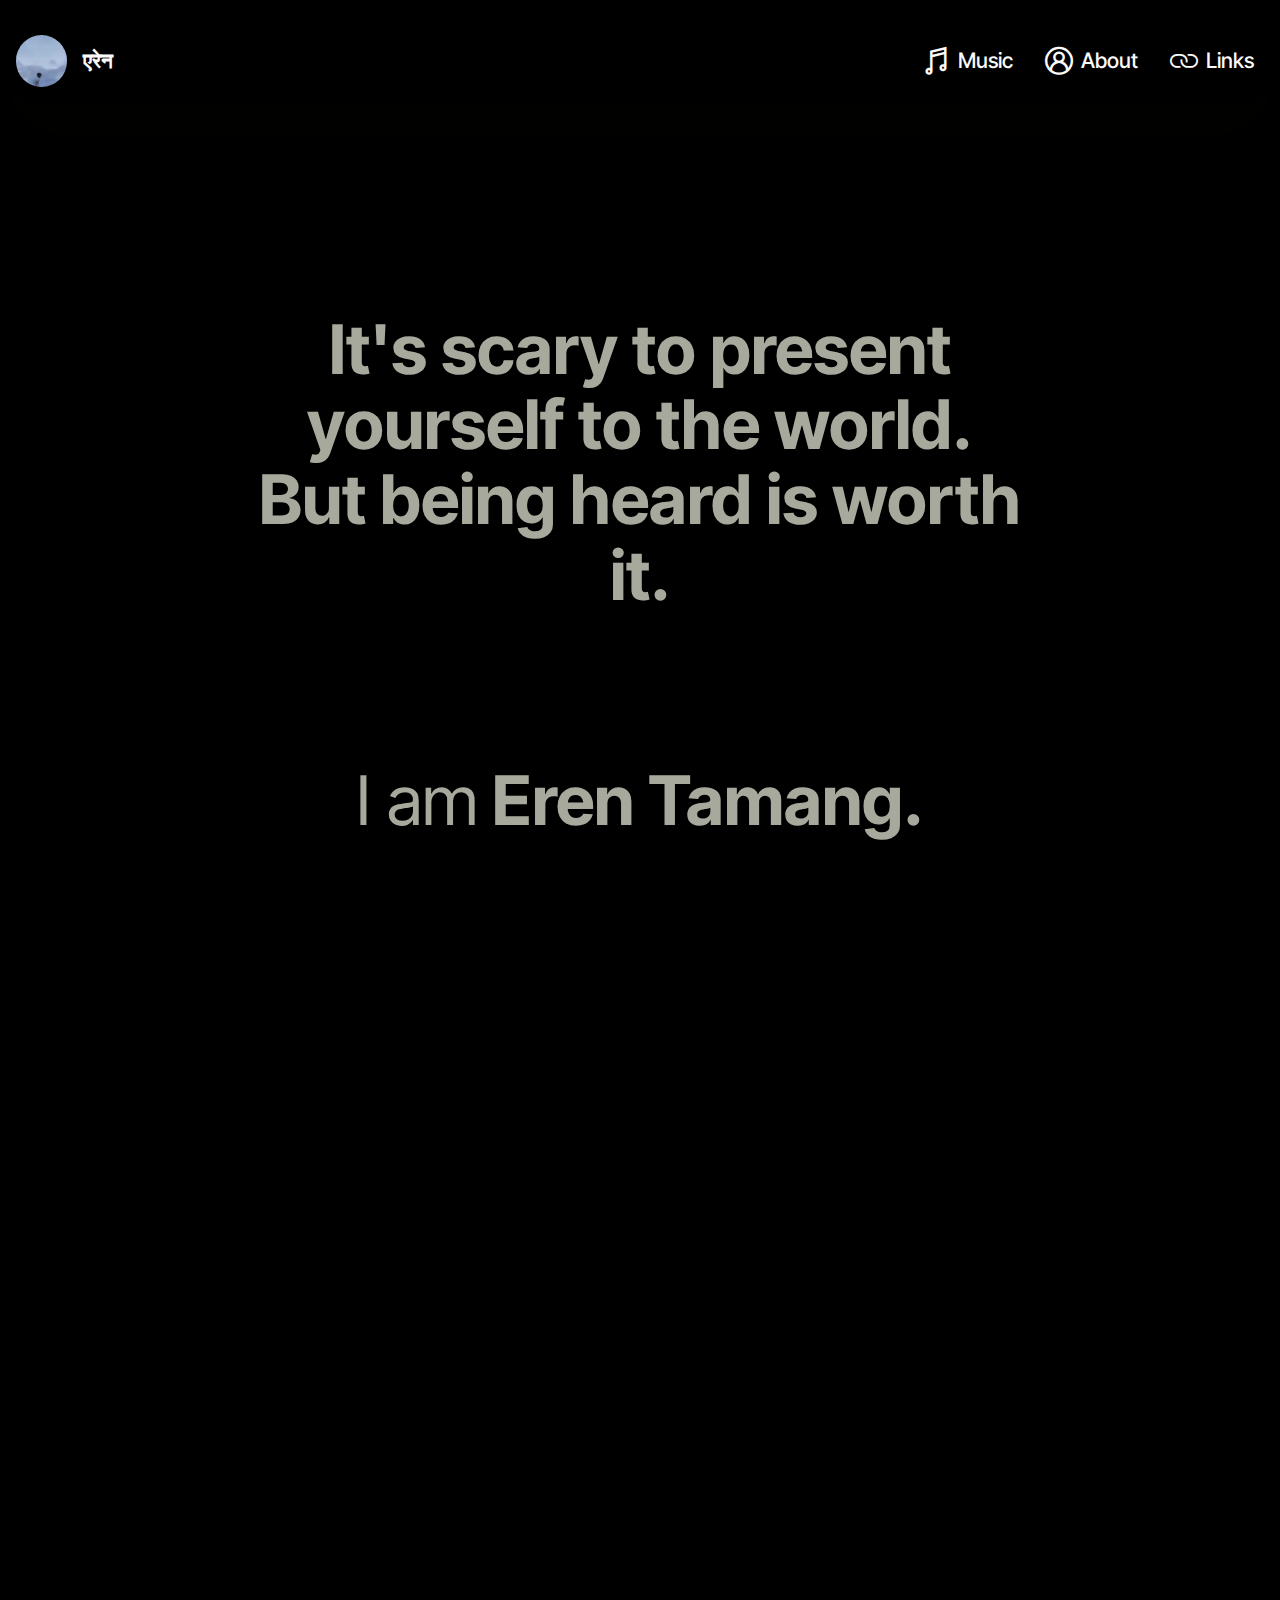
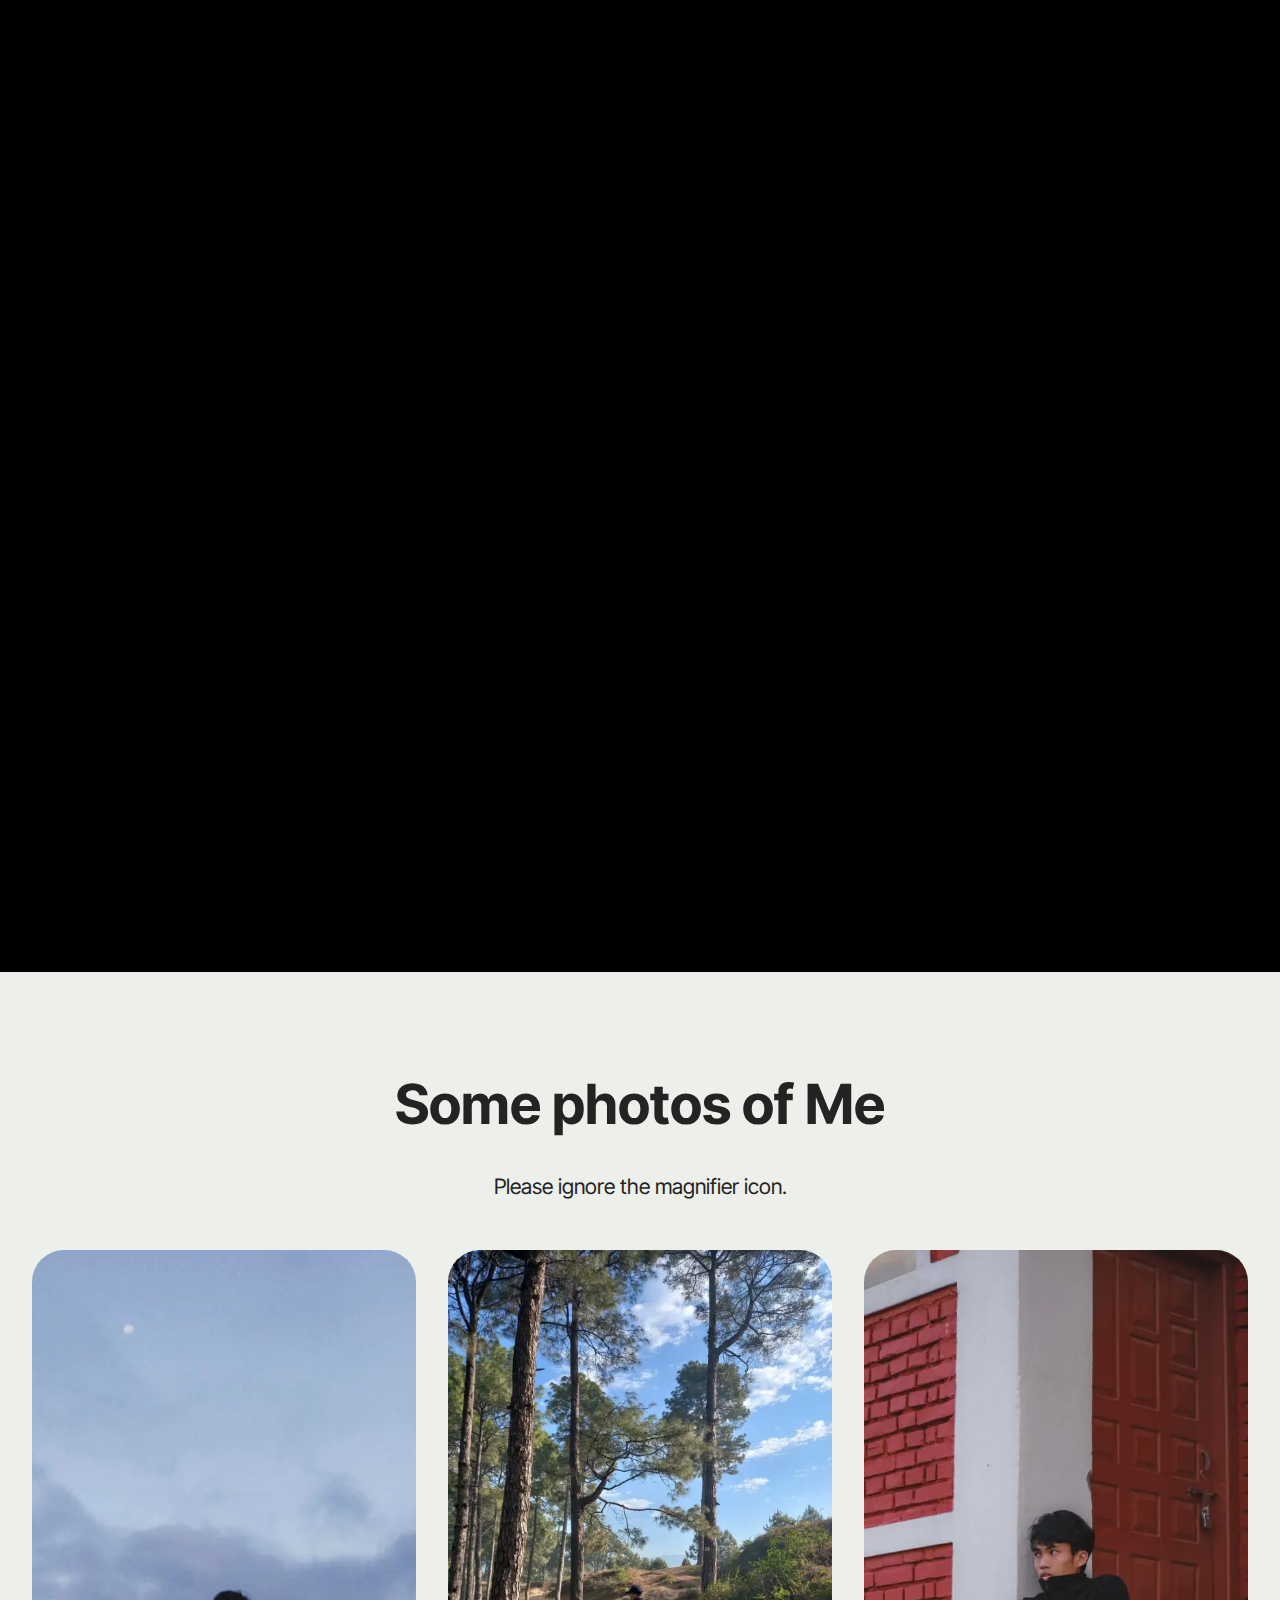
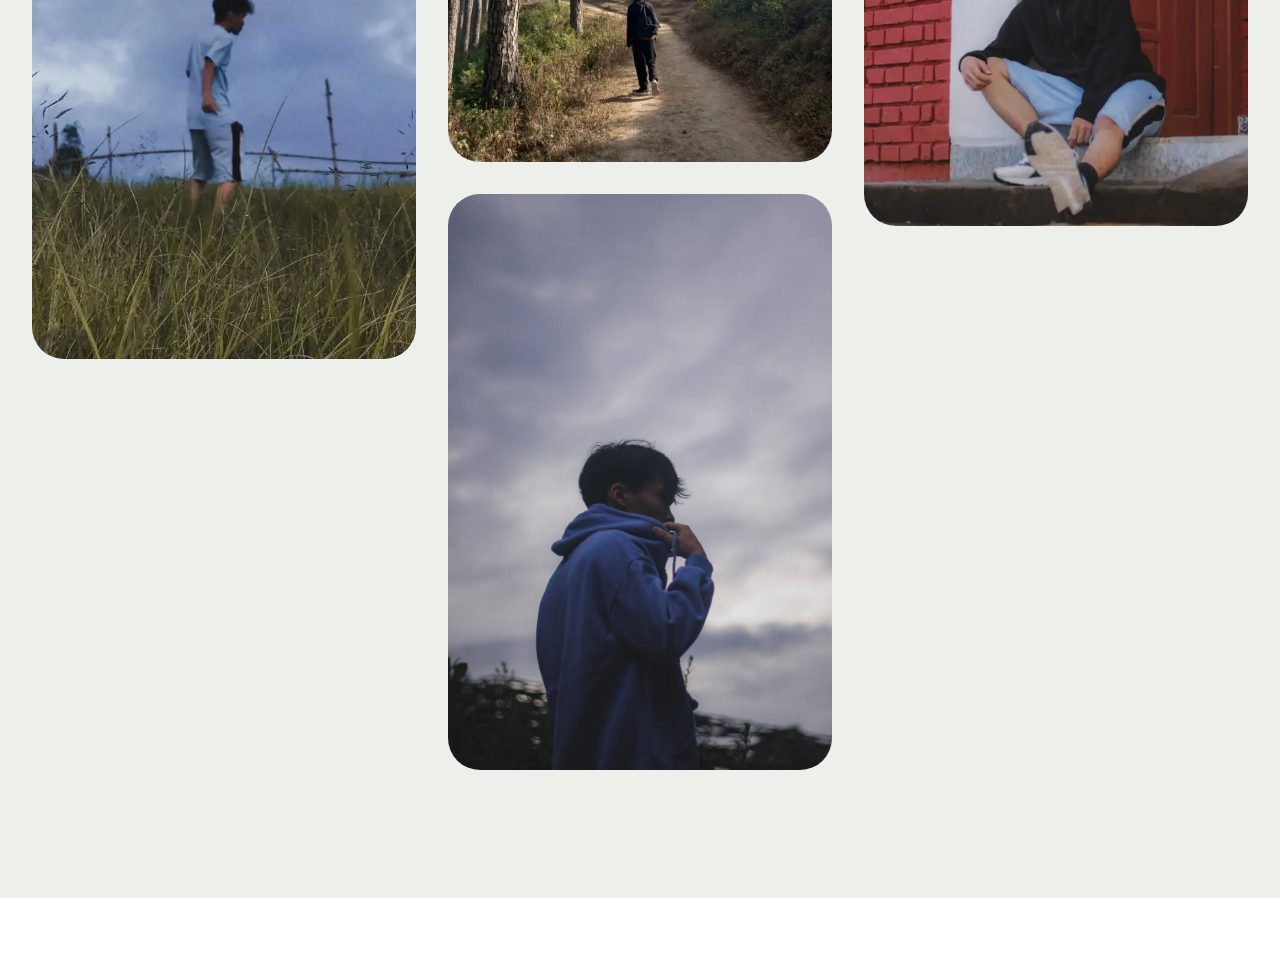
==== about.html @ 6b23e522 "website extention" ====
<!DOCTYPE html>
<html  >
<head>
  <!-- Site made with Mobirise Website Builder v5.9.18, https://mobirise.com -->
  <meta charset="UTF-8">
  <meta http-equiv="X-UA-Compatible" content="IE=edge">
  <meta name="generator" content="Mobirise v5.9.18, mobirise.com">
  <meta name="viewport" content="width=device-width, initial-scale=1, minimum-scale=1">
  <link rel="shortcut icon" href="assets/images/profile-105x109.jpg" type="image/x-icon">
  <meta name="description" content="">
  
  
  <title>About</title>
  <link rel="stylesheet" href="assets/web/assets/mobirise-icons2/mobirise2.css">
  <link rel="stylesheet" href="assets/web/assets/mobirise-icons-bold/mobirise-icons-bold.css">
  <link rel="stylesheet" href="assets/bootstrap/css/bootstrap.min.css">
  <link rel="stylesheet" href="assets/bootstrap/css/bootstrap-grid.min.css">
  <link rel="stylesheet" href="assets/bootstrap/css/bootstrap-reboot.min.css">
  <link rel="stylesheet" href="assets/animatecss/animate.css">
  <link rel="stylesheet" href="assets/dropdown/css/style.css">
  <link rel="stylesheet" href="assets/socicon/css/styles.css">
  <link rel="stylesheet" href="assets/theme/css/style.css">
  <link rel="stylesheet" href="assets/gallery/style.css">
  <link rel="preload" href="https://fonts.googleapis.com/css?family=Inter+Tight:100,200,300,400,500,600,700,800,900,100i,200i,300i,400i,500i,600i,700i,800i,900i&display=swap" as="style" onload="this.onload=null;this.rel='stylesheet'">
  <noscript><link rel="stylesheet" href="https://fonts.googleapis.com/css?family=Inter+Tight:100,200,300,400,500,600,700,800,900,100i,200i,300i,400i,500i,600i,700i,800i,900i&display=swap"></noscript>
  <link rel="preload" href="https://fonts.googleapis.com/css?family=Noto+Sans:100,200,300,400,500,600,700,800,900,100i,200i,300i,400i,500i,600i,700i,800i,900i&display=swap" as="style" onload="this.onload=null;this.rel='stylesheet'">
  <noscript><link rel="stylesheet" href="https://fonts.googleapis.com/css?family=Noto+Sans:100,200,300,400,500,600,700,800,900,100i,200i,300i,400i,500i,600i,700i,800i,900i&display=swap"></noscript>
  <link rel="preload" as="style" href="assets/mobirise/css/mbr-additional.css?v=D9B6me"><link rel="stylesheet" href="assets/mobirise/css/mbr-additional.css?v=D9B6me" type="text/css">

  
  
  
</head>
<body>
  
  <section data-bs-version="5.1" class="menu menu5 cid-uiF8xqTI1q" once="menu" id="menu05-h">
	

	<nav class="navbar navbar-dropdown navbar-expand-lg">
		<div class="container">
			<div class="navbar-brand">
				<span class="navbar-logo">
					
						<img src="assets/images/profile-105x109.webp" alt="" style="height: 3.3rem;">
					
				</span>
				<span class="navbar-caption-wrap"><a class="navbar-caption text-white text-primary display-4" href="index.html#top">एरेन </a></span>
			</div>
			<button class="navbar-toggler" type="button" data-toggle="collapse" data-bs-toggle="collapse" data-target="#navbarSupportedContent" data-bs-target="#navbarSupportedContent" aria-controls="navbarNavAltMarkup" aria-expanded="false" aria-label="Toggle navigation">
				<div class="hamburger">
					<span></span>
					<span></span>
					<span></span>
					<span></span>
				</div>
			</button>
			<div class="collapse navbar-collapse" id="navbarSupportedContent">
				<ul class="navbar-nav nav-dropdown nav-right" data-app-modern-menu="true"><li class="nav-item"><a class="nav-link link text-white text-primary display-4" href="music.html"><span class="mobi-mbri mobi-mbri-music mbr-iconfont mbr-iconfont-btn"></span>Music</a></li><li class="nav-item">
						<a class="nav-link link text-white text-primary display-4" href="about.html#header13-i"><span class="mobi-mbri mobi-mbri-user-2 mbr-iconfont mbr-iconfont-btn"></span>About</a>
					</li><li class="nav-item"><a class="nav-link link text-white text-primary display-4" href="links.html#social02-e" target="_blank"><span class="mbrib-link mbr-iconfont mbr-iconfont-btn"></span>Links</a></li></ul>
				
			</div>
		</div>
	</nav>
</section>

<section data-bs-version="5.1" class="footer3 cid-uiFiok7D27" once="footers" id="footer03-g">

        

    

    <div class="container">
        <div class="row">
            

            <div class="col-12 mt-4">
                <div class="social-row">
                    <div class="soc-item">
                        <a href="https://mobiri.se/" target="_blank">
                            <span class="mbr-iconfont display-7 socicon-youtube socicon"></span>
                        </a>
                    </div>
                    <div class="soc-item">
                        <a href="https://mobiri.se/" target="_blank">
                            <span class="mbr-iconfont socicon-instagram socicon"></span>
                        </a>
                    </div>
                    <div class="soc-item">
                        <a href="https://mobiri.se/" target="_blank">
                            <span class="mbr-iconfont socicon-soundcloud socicon"></span>
                        </a>
                    </div>
                    <div class="soc-item">
                        <a href="https://mobiri.se/" target="_blank">
                            <span class="mbr-iconfont socicon socicon-linkedin"></span>
                        </a>
                    </div>
                    <div class="soc-item">
                        <a href="https://mobiri.se/" target="_blank">
                            <span class="mbr-iconfont socicon-whatsapp socicon"></span>
                        </a>
                    </div>
                </div>
            </div>
            
        </div>
    </div>
</section>

<section data-bs-version="5.1" class="header13 cid-uiL0IRx5Wp" id="header13-i">
  

  
  

  <div class="align-center container">
    <div class="row justify-content-center">
      <div class="col-md-12 mb-5 content-head">
        <h1 class="mbr-section-title mbr-fonts-style display-1"><strong>It's scary to present yourself to the world. But being heard is worth it.</strong><br><br><br>I am<strong>&nbsp;Eren Tamang.</strong></h1>
        <p class="mbr-text mbr-fonts-style mt-4 display-7">
          Lorem ipsum dolor sit amet.</p>
        
      </div>
    </div>

    <div class="row justify-content-center">
      <div class="col-12 col-md-10">
        <img src="assets/images/oldroll-1658830628638-1-1590x3182.webp" alt="my picture" title="">
      </div>
    </div>
  </div>
</section>

<section data-bs-version="5.1" class="gallery1 mbr-gallery cid-uiSYoRqvIc" id="gallery02-q">   
    
    

    <div class="container-fluid">
        <div class="row justify-content-center">
            <div class="col-12 content-head">
                <div class="mbr-section-head mb-5">
                    <h3 class="mbr-section-title mbr-fonts-style align-center m-0 display-2"><strong>Some photos of Me</strong></h3>
                    <h4 class="mbr-section-subtitle mbr-fonts-style align-center mb-0 mt-4 display-7">Please ignore the magnifier icon.</h4>
                </div>
            </div>
        </div>
        <div class="row mbr-gallery mbr-masonry" data-masonry="{&quot;percentPosition&quot;: true }">
            <div class="col-12 col-md-6 col-lg-4 item gallery-image">
                <div class="item-wrapper" data-toggle="modal" data-bs-toggle="modal" data-target="#uiT1wCWzwS-modal" data-bs-target="#uiT1wCWzwS-modal">
                    <img class="w-100" src="assets/images/img-1658017785788-561x1037.webp" alt="" data-slide-to="0" data-bs-slide-to="0" data-target="#lb-uiT1wCWzwS" data-bs-target="#lb-uiT1wCWzwS">
                    <div class="icon-wrapper">
                        <span class="mobi-mbri mobi-mbri-search mbr-iconfont mbr-iconfont-btn"></span>
                    </div>
                </div>
                
            </div>
            <div class="col-12 col-md-6 col-lg-4 item gallery-image">
                <div class="item-wrapper" data-toggle="modal" data-bs-toggle="modal" data-target="#uiT1wCWzwS-modal" data-bs-target="#uiT1wCWzwS-modal">
                    <img class="w-100" src="assets/images/whatsapp-image-2024-01-15-at-6.12.03-pm-561x748.webp" alt="" data-slide-to="1" data-bs-slide-to="1" data-target="#lb-uiT1wCWzwS" data-bs-target="#lb-uiT1wCWzwS">
                    <div class="icon-wrapper">
                        <span class="mobi-mbri mobi-mbri-search mbr-iconfont mbr-iconfont-btn"></span>
                    </div>
                </div>
                
            </div>
            
            
            
            
            <div class="col-12 col-md-6 col-lg-4 item gallery-image">
                <div class="item-wrapper" data-toggle="modal" data-bs-toggle="modal" data-target="#uiT1wCWzwS-modal" data-bs-target="#uiT1wCWzwS-modal">
                    <img class="w-100" src="assets/images/img-5667-561x842.webp" alt="" data-slide-to="2" data-bs-slide-to="2" data-target="#lb-uiT1wCWzwS" data-bs-target="#lb-uiT1wCWzwS">
                    <div class="icon-wrapper">
                        <span class="mobi-mbri mobi-mbri-search mbr-iconfont mbr-iconfont-btn"></span>
                    </div>
                </div>
                
            </div><div class="col-12 col-md-6 col-lg-4 item gallery-image">
                <div class="item-wrapper" data-toggle="modal" data-bs-toggle="modal" data-target="#uiT1wCWzwS-modal" data-bs-target="#uiT1wCWzwS-modal">
                    <img class="w-100" src="assets/images/img-5488-4000x6000.webp" alt="" data-slide-to="3" data-bs-slide-to="3" data-target="#lb-uiT1wCWzwS" data-bs-target="#lb-uiT1wCWzwS">
                    <div class="icon-wrapper">
                        <span class="mobi-mbri mobi-mbri-search mbr-iconfont mbr-iconfont-btn"></span>
                    </div>
                </div>
                
            </div>
        </div>

        <div class="modal mbr-slider" tabindex="-1" role="dialog" aria-hidden="true" id="uiT1wCWzwS-modal">
            <div class="modal-dialog" role="document">
                <div class="modal-content">
                    <div class="modal-body">
                        <div class="carousel slide" id="lb-uiT1wCWzwS" data-ride="carousel" data-bs-ride="carousel" data-interval="6000" data-bs-interval="6000">
                            <div class="carousel-inner">
                                <div class="carousel-item active">
                                    <img class="d-block w-100" src="assets/images/img-1658017785788-561x1037.webp" alt="Mobirise Website Builder">
                                </div>
                                <div class="carousel-item">
                                    <img class="d-block w-100" src="assets/images/whatsapp-image-2024-01-15-at-6.12.03-pm-561x748.webp" alt="Mobirise Website Builder">
                                </div>
                                
                                
                                
                                
                                <div class="carousel-item">
                                    <img class="d-block w-100" src="assets/images/img-5667-561x842.webp" alt="Mobirise Website Builder">
                                </div><div class="carousel-item">
                                    <img class="d-block w-100" src="assets/images/img-5488-4000x6000.webp" alt="Mobirise Website Builder">
                                </div>
                            </div>
                            <ol class="carousel-indicators">
                                <li data-slide-to="0" data-bs-slide-to="0" class="active" data-target="#lb-uiT1wCWzwS" data-bs-target="#lb-uiT1wCWzwS"></li>
                                <li data-slide-to="1" data-bs-slide-to="1" data-target="#lb-uiT1wCWzwS" data-bs-target="#lb-uiT1wCWzwS"></li>
                                <li data-slide-to="2" data-bs-slide-to="2" data-target="#lb-uiT1wCWzwS" data-bs-target="#lb-uiT1wCWzwS"></li><li data-slide-to="3" data-bs-slide-to="3" data-target="#lb-uiT1wCWzwS" data-bs-target="#lb-uiT1wCWzwS"></li>
                                
                                
                                
                                
                            </ol>
                            <a role="button" href="" class="close" data-dismiss="modal" data-bs-dismiss="modal" aria-label="Close">
                            </a>
                            <a class="carousel-control-prev carousel-control" role="button" data-slide="prev" data-bs-slide="prev" href="#lb-uiT1wCWzwS">
                                <span class="mobi-mbri mobi-mbri-arrow-prev" aria-hidden="true"></span>
                                <span class="sr-only visually-hidden">Previous</span>
                            </a>
                            <a class="carousel-control-next carousel-control" role="button" data-slide="next" data-bs-slide="next" href="#lb-uiT1wCWzwS">
                                <span class="mobi-mbri mobi-mbri-arrow-next" aria-hidden="true"></span>
                                <span class="sr-only visually-hidden">Next</span>
                            </a>
                        </div>
                    </div>
                </div>
            </div>
        </div>
    </div>
</section><section class="display-7" style="padding: 0;align-items: center;justify-content: center;flex-wrap: wrap;    align-content: center;display: flex;position: relative;height: 4rem;"><a href="https://mobiri.se/3328014" style="flex: 1 1;height: 4rem;position: absolute;width: 100%;z-index: 1;"><img alt="" style="height: 4rem;" src="[data-uri]"></a><p style="margin: 0;text-align: center;" class="display-7">&#8204;</p><a style="z-index:1" href="https://mobirise.com/builder/ai-website-maker.html">AI Website Maker</a></section><script src="assets/bootstrap/js/bootstrap.bundle.min.js"></script>  <script src="assets/smoothscroll/smooth-scroll.js"></script>  <script src="assets/ytplayer/index.js"></script>  <script src="assets/dropdown/js/navbar-dropdown.js"></script>  <script src="assets/masonry/masonry.pkgd.min.js"></script>  <script src="assets/imagesloaded/imagesloaded.pkgd.min.js"></script>  <script src="assets/theme/js/script.js"></script>  <script src="assets/gallery/player.min.js"></script>  <script src="assets/gallery/script.js"></script>  
  
  
  <input name="animation" type="hidden">
  </body>
</html>
---- assets/web/assets/mobirise-icons2/mobirise2.css ----
@font-face {
  font-family: 'Moririse2';
  font-display: swap;
  src:  url('mobirise2.eot?f2bix4');
  src:  url('mobirise2.eot?f2bix4#iefix') format('embedded-opentype'),
    url('mobirise2.ttf?f2bix4') format('truetype'),
    url('mobirise2.woff?f2bix4') format('woff'),
    url('mobirise2.svg?f2bix4#mobirise2') format('svg');
  font-weight: normal;
  font-style: normal;
}

[class^="mobi-"], [class*=" mobi-"] {
  /* use !important to prevent issues with browser extensions that change fonts */
  font-family: 'Moririse2' !important;
  speak: none;
  font-style: normal;
  font-weight: normal;
  font-variant: normal;
  text-transform: none;
  line-height: 1;

  /* Better Font Rendering =========== */
  -webkit-font-smoothing: antialiased;
  -moz-osx-font-smoothing: grayscale;
}

.mobi-mbri-add-submenu:before {
  content: "\e900";
}
.mobi-mbri-alert:before {
  content: "\e901";
}
.mobi-mbri-align-center:before {
  content: "\e902";
}
.mobi-mbri-align-justify:before {
  content: "\e903";
}
.mobi-mbri-align-left:before {
  content: "\e904";
}
.mobi-mbri-align-right:before {
  content: "\e905";
}
.mobi-mbri-android:before {
  content: "\e906";
}
.mobi-mbri-apple:before {
  content: "\e907";
}
.mobi-mbri-arrow-down:before {
  content: "\e908";
}
.mobi-mbri-arrow-next:before {
  content: "\e909";
}
.mobi-mbri-arrow-prev:before {
  content: "\e90a";
}
.mobi-mbri-arrow-up:before {
  content: "\e90b";
}
.mobi-mbri-bold:before {
  content: "\e90c";
}
.mobi-mbri-bookmark:before {
  content: "\e90d";
}
.mobi-mbri-bootstrap:before {
  content: "\e90e";
}
.mobi-mbri-briefcase:before {
  content: "\e90f";
}
.mobi-mbri-browse:before {
  content: "\e910";
}
.mobi-mbri-bulleted-list:before {
  content: "\e911";
}
.mobi-mbri-calendar:before {
  content: "\e912";
}
.mobi-mbri-camera:before {
  content: "\e913";
}
.mobi-mbri-cart-add:before {
  content: "\e914";
}
.mobi-mbri-cart-full:before {
  content: "\e915";
}
.mobi-mbri-cash:before {
  content: "\e916";
}
.mobi-mbri-change-style:before {
  content: "\e917";
}
.mobi-mbri-chat:before {
  content: "\e918";
}
.mobi-mbri-clock:before {
  content: "\e919";
}
.mobi-mbri-close:before {
  content: "\e91a";
}
.mobi-mbri-cloud:before {
  content: "\e91b";
}
.mobi-mbri-code:before {
  content: "\e91c";
}
.mobi-mbri-contact-form:before {
  content: "\e91d";
}
.mobi-mbri-credit-card:before {
  content: "\e91e";
}
.mobi-mbri-cursor-click:before {
  content: "\e91f";
}
.mobi-mbri-cust-feedback:before {
  content: "\e920";
}
.mobi-mbri-database:before {
  content: "\e921";
}
.mobi-mbri-delivery:before {
  content: "\e922";
}
.mobi-mbri-desktop:before {
  content: "\e923";
}
.mobi-mbri-devices:before {
  content: "\e924";
}
.mobi-mbri-down:before {
  content: "\e925";
}
.mobi-mbri-download-2:before {
  content: "\e926";
}
.mobi-mbri-download:before {
  content: "\e927";
}
.mobi-mbri-drag-n-drop-2:before {
  content: "\e928";
}
.mobi-mbri-drag-n-drop:before {
  content: "\e929";
}
.mobi-mbri-edit-2:before {
  content: "\e92a";
}
.mobi-mbri-edit:before {
  content: "\e92b";
}
.mobi-mbri-error:before {
  content: "\e92c";
}
.mobi-mbri-extension:before {
  content: "\e92d";
}
.mobi-mbri-features:before {
  content: "\e92e";
}
.mobi-mbri-file:before {
  content: "\e92f";
}
.mobi-mbri-flag:before {
  content: "\e930";
}
.mobi-mbri-folder:before {
  content: "\e931";
}
.mobi-mbri-gift:before {
  content: "\e932";
}
.mobi-mbri-github:before {
  content: "\e933";
}
.mobi-mbri-globe-2:before {
  content: "\e934";
}
.mobi-mbri-globe:before {
  content: "\e935";
}
.mobi-mbri-growing-chart:before {
  content: "\e936";
}
.mobi-mbri-hearth:before {
  content: "\e937";
}
.mobi-mbri-help:before {
  content: "\e938";
}
.mobi-mbri-home:before {
  content: "\e939";
}
.mobi-mbri-hot-cup:before {
  content: "\e93a";
}
.mobi-mbri-idea:before {
  content: "\e93b";
}
.mobi-mbri-image-gallery:before {
  content: "\e93c";
}
.mobi-mbri-image-slider:before {
  content: "\e93d";
}
.mobi-mbri-info:before {
  content: "\e93e";
}
.mobi-mbri-italic:before {
  content: "\e93f";
}
.mobi-mbri-key:before {
  content: "\e940";
}
.mobi-mbri-laptop:before {
  content: "\e941";
}
.mobi-mbri-layers:before {
  content: "\e942";
}
.mobi-mbri-left-right:before {
  content: "\e943";
}
.mobi-mbri-left:before {
  content: "\e944";
}
.mobi-mbri-letter:before {
  content: "\e945";
}
.mobi-mbri-like:before {
  content: "\e946";
}
.mobi-mbri-link:before {
  content: "\e947";
}
.mobi-mbri-lock:before {
  content: "\e948";
}
.mobi-mbri-login:before {
  content: "\e949";
}
.mobi-mbri-logout:before {
  content: "\e94a";
}
.mobi-mbri-magic-stick:before {
  content: "\e94b";
}
.mobi-mbri-map-pin:before {
  content: "\e94c";
}
.mobi-mbri-menu:before {
  content: "\e94d";
}
.mobi-mbri-mobile-2:before {
  content: "\e94e";
}
.mobi-mbri-mobile-horizontal:before {
  content: "\e94f";
}
.mobi-mbri-mobile:before {
  content: "\e950";
}
.mobi-mbri-mobirise:before {
  content: "\e951";
}
.mobi-mbri-more-horizontal:before {
  content: "\e952";
}
.mobi-mbri-more-vertical:before {
  content: "\e953";
}
.mobi-mbri-music:before {
  content: "\e954";
}
.mobi-mbri-new-file:before {
  content: "\e955";
}
.mobi-mbri-numbered-list:before {
  content: "\e956";
}
.mobi-mbri-opened-folder:before {
  content: "\e957";
}
.mobi-mbri-pages:before {
  content: "\e958";
}
.mobi-mbri-paper-plane:before {
  content: "\e959";
}
.mobi-mbri-paperclip:before {
  content: "\e95a";
}
.mobi-mbri-phone:before {
  content: "\e95b";
}
.mobi-mbri-photo:before {
  content: "\e95c";
}
.mobi-mbri-photos:before {
  content: "\e95d";
}
.mobi-mbri-pin:before {
  content: "\e95e";
}
.mobi-mbri-play:before {
  content: "\e95f";
}
.mobi-mbri-plus:before {
  content: "\e960";
}
.mobi-mbri-preview:before {
  content: "\e961";
}
.mobi-mbri-print:before {
  content: "\e962";
}
.mobi-mbri-protect:before {
  content: "\e963";
}
.mobi-mbri-question:before {
  content: "\e964";
}
.mobi-mbri-quote-left:before {
  content: "\e965";
}
.mobi-mbri-quote-right:before {
  content: "\e966";
}
.mobi-mbri-redo:before {
  content: "\e967";
}
.mobi-mbri-refresh:before {
  content: "\e968";
}
.mobi-mbri-responsive-2:before {
  content: "\e969";
}
.mobi-mbri-responsive:before {
  content: "\e96a";
}
.mobi-mbri-right:before {
  content: "\e96b";
}
.mobi-mbri-rocket:before {
  content: "\e96c";
}
.mobi-mbri-sad-face:before {
  content: "\e96d";
}
.mobi-mbri-sale:before {
  content: "\e96e";
}
.mobi-mbri-save:before {
  content: "\e96f";
}
.mobi-mbri-search:before {
  content: "\e970";
}
.mobi-mbri-setting-2:before {
  content: "\e971";
}
.mobi-mbri-setting-3:before {
  content: "\e972";
}
.mobi-mbri-setting:before {
  content: "\e973";
}
.mobi-mbri-share:before {
  content: "\e974";
}
.mobi-mbri-shopping-bag:before {
  content: "\e975";
}
.mobi-mbri-shopping-basket:before {
  content: "\e976";
}
.mobi-mbri-shopping-cart:before {
  content: "\e977";
}
.mobi-mbri-sites:before {
  content: "\e978";
}
.mobi-mbri-smile-face:before {
  content: "\e979";
}
.mobi-mbri-speed:before {
  content: "\e97a";
}
.mobi-mbri-star:before {
  content: "\e97b";
}
.mobi-mbri-success:before {
  content: "\e97c";
}
.mobi-mbri-sun:before {
  content: "\e97d";
}
.mobi-mbri-sun2:before {
  content: "\e97e";
}
.mobi-mbri-tablet-vertical:before {
  content: "\e97f";
}
.mobi-mbri-tablet:before {
  content: "\e980";
}
.mobi-mbri-target:before {
  content: "\e981";
}
.mobi-mbri-timer:before {
  content: "\e982";
}
.mobi-mbri-to-ftp:before {
  content: "\e983";
}
.mobi-mbri-to-local-drive:before {
  content: "\e984";
}
.mobi-mbri-touch-swipe:before {
  content: "\e985";
}
.mobi-mbri-touch:before {
  content: "\e986";
}
.mobi-mbri-trash:before {
  content: "\e987";
}
.mobi-mbri-underline:before {
  content: "\e988";
}
.mobi-mbri-undo:before {
  content: "\e989";
}
.mobi-mbri-unlink:before {
  content: "\e98a";
}
.mobi-mbri-unlock:before {
  content: "\e98b";
}
.mobi-mbri-up-down:before {
  content: "\e98c";
}
.mobi-mbri-up:before {
  content: "\e98d";
}
.mobi-mbri-update:before {
  content: "\e98e";
}
.mobi-mbri-upload-2:before {
  content: "\e98f";
}
.mobi-mbri-upload:before {
  content: "\e990";
}
.mobi-mbri-user-2:before {
  content: "\e991";
}
.mobi-mbri-user:before {
  content: "\e992";
}
.mobi-mbri-users:before {
  content: "\e993";
}
.mobi-mbri-video-play:before {
  content: "\e994";
}
.mobi-mbri-video:before {
  content: "\e995";
}
.mobi-mbri-watch:before {
  content: "\e996";
}
.mobi-mbri-website-theme-2:before {
  content: "\e997";
}
.mobi-mbri-website-theme:before {
  content: "\e998";
}
.mobi-mbri-wifi:before {
  content: "\e999";
}
.mobi-mbri-windows:before {
  content: "\e99a";
}
.mobi-mbri-zoom-in:before {
  content: "\e99b";
}
.mobi-mbri-zoom-out:before {
  content: "\e99c";
}
---- assets/web/assets/mobirise-icons-bold/mobirise-icons-bold.css ----
@font-face {
  font-family: 'mobirise-icons-bold';
  font-display: swap;
  src:  url('mobirise-icons-bold.eot?m1l4yr');
  src:  url('mobirise-icons-bold.eot?m1l4yr#iefix') format('embedded-opentype'),
    url('mobirise-icons-bold.ttf?m1l4yr') format('truetype'),
    url('mobirise-icons-bold.woff?m1l4yr') format('woff'),
    url('mobirise-icons-bold.svg?m1l4yr#mobirise-icons-bold') format('svg');
  font-weight: normal;
  font-style: normal;
}

[class^="mbrib-"], [class*="mbrib-"] {
  /* use !important to prevent issues with browser extensions that change fonts */
  font-family: 'mobirise-icons-bold' !important;
  speak: none;
  font-style: normal;
  font-weight: normal;
  font-variant: normal;
  text-transform: none;
  line-height: 1;

  /* Better Font Rendering =========== */
  -webkit-font-smoothing: antialiased;
  -moz-osx-font-smoothing: grayscale;
}

.mbrib-add-submenu:before {
  content: "\e900";
}
.mbrib-alert:before {
  content: "\e901";
}
.mbrib-align-center:before {
  content: "\e902";
}
.mbrib-align-justify:before {
  content: "\e903";
}
.mbrib-align-left:before {
  content: "\e904";
}
.mbrib-align-right:before {
  content: "\e905";
}
.mbrib-android:before {
  content: "\e906";
}
.mbrib-apple:before {
  content: "\e907";
}
.mbrib-arrow-down:before {
  content: "\e908";
}
.mbrib-arrow-next:before {
  content: "\e909";
}
.mbrib-arrow-prev:before {
  content: "\e90a";
}
.mbrib-arrow-up:before {
  content: "\e90b";
}
.mbrib-bold:before {
  content: "\e90c";
}
.mbrib-bookmark:before {
  content: "\e90d";
}
.mbrib-bootstrap:before {
  content: "\e90e";
}
.mbrib-briefcase:before {
  content: "\e90f";
}
.mbrib-browse:before {
  content: "\e910";
}
.mbrib-bulleted-list:before {
  content: "\e911";
}
.mbrib-calendar:before {
  content: "\e912";
}
.mbrib-camera:before {
  content: "\e913";
}
.mbrib-cart-add:before {
  content: "\e914";
}
.mbrib-cart-full:before {
  content: "\e915";
}
.mbrib-cash:before {
  content: "\e916";
}
.mbrib-change-style:before {
  content: "\e917";
}
.mbrib-chat:before {
  content: "\e918";
}
.mbrib-clock:before {
  content: "\e919";
}
.mbrib-close:before {
  content: "\e91a";
}
.mbrib-cloud:before {
  content: "\e91b";
}
.mbrib-code:before {
  content: "\e91c";
}
.mbrib-contact-form:before {
  content: "\e91d";
}
.mbrib-credit-card:before {
  content: "\e91e";
}
.mbrib-cursor-click:before {
  content: "\e91f";
}
.mbrib-cust-feedback:before {
  content: "\e920";
}
.mbrib-database:before {
  content: "\e921";
}
.mbrib-delivery:before {
  content: "\e922";
}
.mbrib-desktop:before {
  content: "\e923";
}
.mbrib-devices:before {
  content: "\e924";
}
.mbrib-down:before {
  content: "\e925";
}
.mbrib-download:before {
  content: "\e926";
}
.mbrib-drag-n-drop:before {
  content: "\e927";
}
.mbrib-drag-n-drop2:before {
  content: "\e928";
}
.mbrib-edit:before {
  content: "\e929";
}
.mbrib-edit2:before {
  content: "\e92a";
}
.mbrib-error:before {
  content: "\e92b";
}
.mbrib-extension:before {
  content: "\e92c";
}
.mbrib-features:before {
  content: "\e92d";
}
.mbrib-file:before {
  content: "\e92e";
}
.mbrib-flag:before {
  content: "\e92f";
}
.mbrib-folder:before {
  content: "\e930";
}
.mbrib-gift:before {
  content: "\e931";
}
.mbrib-github:before {
  content: "\e932";
}
.mbrib-globe-2:before {
  content: "\e933";
}
.mbrib-globe:before {
  content: "\e934";
}
.mbrib-growing-chart:before {
  content: "\e935";
}
.mbrib-hearth:before {
  content: "\e936";
}
.mbrib-help:before {
  content: "\e937";
}
.mbrib-home:before {
  content: "\e938";
}
.mbrib-hot-cup:before {
  content: "\e939";
}
.mbrib-idea:before {
  content: "\e93a";
}
.mbrib-image-gallery:before {
  content: "\e93b";
}
.mbrib-image-slider:before {
  content: "\e93c";
}
.mbrib-info:before {
  content: "\e93d";
}
.mbrib-italic:before {
  content: "\e93e";
}
.mbrib-key:before {
  content: "\e93f";
}
.mbrib-laptop:before {
  content: "\e940";
}
.mbrib-layers:before {
  content: "\e941";
}
.mbrib-left-right:before {
  content: "\e942";
}
.mbrib-left:before {
  content: "\e943";
}
.mbrib-letter:before {
  content: "\e944";
}
.mbrib-like:before {
  content: "\e945";
}
.mbrib-link:before {
  content: "\e946";
}
.mbrib-lock:before {
  content: "\e947";
}
.mbrib-login:before {
  content: "\e948";
}
.mbrib-logout:before {
  content: "\e949";
}
.mbrib-magic-stick:before {
  content: "\e94a";
}
.mbrib-map-pin:before {
  content: "\e94b";
}
.mbrib-menu:before {
  content: "\e94c";
}
.mbrib-mobile:before {
  content: "\e94d";
}
.mbrib-mobile2:before {
  content: "\e94e";
}
.mbrib-mobirise:before {
  content: "\e94f";
}
.mbrib-more-horizontal:before {
  content: "\e950";
}
.mbrib-more-vertical:before {
  content: "\e951";
}
.mbrib-music:before {
  content: "\e952";
}
.mbrib-new-file:before {
  content: "\e953";
}
.mbrib-numbered-list:before {
  content: "\e954";
}
.mbrib-opened-folder:before {
  content: "\e955";
}
.mbrib-pages:before {
  content: "\e956";
}
.mbrib-paper-plane:before {
  content: "\e957";
}
.mbrib-paperclip:before {
  content: "\e958";
}
.mbrib-photo:before {
  content: "\e959";
}
.mbrib-photos:before {
  content: "\e95a";
}
.mbrib-pin:before {
  content: "\e95b";
}
.mbrib-play:before {
  content: "\e95c";
}
.mbrib-plus:before {
  content: "\e95d";
}
.mbrib-preview:before {
  content: "\e95e";
}
.mbrib-print:before {
  content: "\e95f";
}
.mbrib-protect:before {
  content: "\e960";
}
.mbrib-question:before {
  content: "\e961";
}
.mbrib-quote-left:before {
  content: "\e962";
}
.mbrib-quote-right:before {
  content: "\e963";
}
.mbrib-redo:before {
  content: "\e964";
}
.mbrib-refresh:before {
  content: "\e965";
}
.mbrib-responsive:before {
  content: "\e966";
}
.mbrib-right:before {
  content: "\e967";
}
.mbrib-rocket:before {
  content: "\e968";
}
.mbrib-sad-face:before {
  content: "\e969";
}
.mbrib-sale:before {
  content: "\e96a";
}
.mbrib-save:before {
  content: "\e96b";
}
.mbrib-search:before {
  content: "\e96c";
}
.mbrib-setting:before {
  content: "\e96d";
}
.mbrib-setting2:before {
  content: "\e96e";
}
.mbrib-setting3:before {
  content: "\e96f";
}
.mbrib-share:before {
  content: "\e970";
}
.mbrib-shopping-bag:before {
  content: "\e971";
}
.mbrib-shopping-basket:before {
  content: "\e972";
}
.mbrib-shopping-cart:before {
  content: "\e973";
}
.mbrib-sites:before {
  content: "\e974";
}
.mbrib-smile-face:before {
  content: "\e975";
}
.mbrib-speed:before {
  content: "\e976";
}
.mbrib-star:before {
  content: "\e977";
}
.mbrib-success:before {
  content: "\e978";
}
.mbrib-sun:before {
  content: "\e979";
}
.mbrib-sun2:before {
  content: "\e97a";
}
.mbrib-tablet-vertical:before {
  content: "\e97b";
}
.mbrib-tablet:before {
  content: "\e97c";
}
.mbrib-target:before {
  content: "\e97d";
}
.mbrib-timer:before {
  content: "\e97e";
}
.mbrib-to-ftp:before {
  content: "\e97f";
}
.mbrib-to-local-drive:before {
  content: "\e980";
}
.mbrib-touch-swipe:before {
  content: "\e981";
}
.mbrib-touch:before {
  content: "\e982";
}
.mbrib-trash:before {
  content: "\e983";
}
.mbrib-underline:before {
  content: "\e984";
}
.mbrib-undo:before {
  content: "\e985";
}
.mbrib-unlink:before {
  content: "\e986";
}
.mbrib-unlock:before {
  content: "\e987";
}
.mbrib-up-down:before {
  content: "\e988";
}
.mbrib-up:before {
  content: "\e989";
}
.mbrib-update:before {
  content: "\e98a";
}
.mbrib-upload:before {
  content: "\e98b";
}
.mbrib-user:before {
  content: "\e98c";
}
.mbrib-user2:before {
  content: "\e98d";
}
.mbrib-users:before {
  content: "\e98e";
}
.mbrib-video-play:before {
  content: "\e98f";
}
.mbrib-video:before {
  content: "\e990";
}
.mbrib-watch:before {
  content: "\e991";
}
.mbrib-website-theme:before {
  content: "\e992";
}
.mbrib-wifi:before {
  content: "\e993";
}
.mbrib-windows:before {
  content: "\e994";
}
.mbrib-zoom-out:before {
  content: "\e995";
}
---- assets/dropdown/css/style.css ----
.navbar-dropdown {
  left: 0;
  padding: 0;
  position: absolute;
  right: 0;
  top: 0;
  transition: all 0.45s ease;
  z-index: 1030;
  background: #282828; }
  .navbar-dropdown .navbar-logo {
    margin-right: 0.8rem;
    transition: margin 0.3s ease-in-out;
    vertical-align: middle; }
    .navbar-dropdown .navbar-logo img {
      height: 3.125rem;
      transition: all 0.3s ease-in-out; }
    .navbar-dropdown .navbar-logo.mbr-iconfont {
      font-size: 3.125rem;
      line-height: 3.125rem; }
  .navbar-dropdown .navbar-caption {
    font-weight: 700;
    white-space: normal;
    vertical-align: -4px;
    line-height: 3.125rem !important; }
    .navbar-dropdown .navbar-caption, .navbar-dropdown .navbar-caption:hover {
      color: inherit;
      text-decoration: none; }
  .navbar-dropdown .mbr-iconfont + .navbar-caption {
    vertical-align: -1px; }
  .navbar-dropdown.navbar-fixed-top {
    position: fixed; }
  .navbar-dropdown .navbar-brand span {
    vertical-align: -4px; }
  .navbar-dropdown.bg-color.transparent {
    background: none; }
  .navbar-dropdown.navbar-short .navbar-brand {
    padding: 0.625rem 0; }
    .navbar-dropdown.navbar-short .navbar-brand span {
      vertical-align: -1px; }
  .navbar-dropdown.navbar-short .navbar-caption {
    line-height: 2.375rem !important;
    vertical-align: -2px; }
  .navbar-dropdown.navbar-short .navbar-logo {
    margin-right: 0.5rem; }
    .navbar-dropdown.navbar-short .navbar-logo img {
      height: 2.375rem; }
    .navbar-dropdown.navbar-short .navbar-logo.mbr-iconfont {
      font-size: 2.375rem;
      line-height: 2.375rem; }
  .navbar-dropdown.navbar-short .mbr-table-cell {
    height: 3.625rem; }
  .navbar-dropdown .navbar-close {
    left: 0.6875rem;
    position: fixed;
    top: 0.75rem;
    z-index: 1000; }
  .navbar-dropdown .hamburger-icon {
    content: "";
    display: inline-block;
    vertical-align: middle;
    width: 16px;
    -webkit-box-shadow: 0 -6px 0 1px #282828,0 0 0 1px #282828,0 6px 0 1px #282828;
    -moz-box-shadow: 0 -6px 0 1px #282828,0 0 0 1px #282828,0 6px 0 1px #282828;
    box-shadow: 0 -6px 0 1px #282828,0 0 0 1px #282828,0 6px 0 1px #282828; }

.dropdown-menu .dropdown-toggle[data-toggle="dropdown-submenu"]::after {
  border-bottom: 0.35em solid transparent;
  border-left: 0.35em solid;
  border-right: 0;
  border-top: 0.35em solid transparent;
  margin-left: 0.3rem; }

.dropdown-menu .dropdown-item:focus {
  outline: 0; }

.nav-dropdown {
  font-size: 0.75rem;
  font-weight: 500;
  height: auto !important; }
  .nav-dropdown .nav-btn {
    padding-left: 1rem; }
  .nav-dropdown .link {
    margin: .667em 1.667em;
    font-weight: 500;
    padding: 0;
    transition: color .2s ease-in-out; }
    .nav-dropdown .link.dropdown-toggle {
      margin-right: 2.583em; }
      .nav-dropdown .link.dropdown-toggle::after {
        margin-left: .25rem;
        border-top: 0.35em solid;
        border-right: 0.35em solid transparent;
        border-left: 0.35em solid transparent;
        border-bottom: 0; }
      .nav-dropdown .link.dropdown-toggle[aria-expanded="true"] {
        margin: 0;
        padding: 0.667em 3.263em  0.667em 1.667em; }
  .nav-dropdown .link::after,
  .nav-dropdown .dropdown-item::after {
    color: inherit; }
  .nav-dropdown .btn {
    font-size: 0.75rem;
    font-weight: 700;
    letter-spacing: 0;
    margin-bottom: 0;
    padding-left: 1.25rem;
    padding-right: 1.25rem; }
  .nav-dropdown .dropdown-menu {
    border-radius: 0;
    border: 0;
    left: 0;
    margin: 0;
    padding-bottom: 1.25rem;
    padding-top: 1.25rem;
    position: relative; }
  .nav-dropdown .dropdown-submenu {
    margin-left: 0.125rem;
    top: 0; }
  .nav-dropdown .dropdown-item {
    font-weight: 500;
    line-height: 2;
    padding: 0.3846em 4.615em 0.3846em 1.5385em;
    position: relative;
    transition: color .2s ease-in-out, background-color .2s ease-in-out; }
    .nav-dropdown .dropdown-item::after {
      margin-top: -0.3077em;
      position: absolute;
      right: 1.1538em;
      top: 50%; }
    .nav-dropdown .dropdown-item:focus, .nav-dropdown .dropdown-item:hover {
      background: none; }

@media (max-width: 767px) {
  .nav-dropdown.navbar-toggleable-sm {
    bottom: 0;
    display: none;
    left: 0;
    overflow-x: hidden;
    position: fixed;
    top: 0;
    transform: translateX(-100%);
    -ms-transform: translateX(-100%);
    -webkit-transform: translateX(-100%);
    width: 18.75rem;
    z-index: 999; } }
.nav-dropdown.navbar-toggleable-xl {
  bottom: 0;
  display: none;
  left: 0;
  overflow-x: hidden;
  position: fixed;
  top: 0;
  transform: translateX(-100%);
  -ms-transform: translateX(-100%);
  -webkit-transform: translateX(-100%);
  width: 18.75rem;
  z-index: 999; }

.nav-dropdown-sm {
  display: block !important;
  overflow-x: hidden;
  overflow: auto;
  padding-top: 3.875rem; }
  .nav-dropdown-sm::after {
    content: "";
    display: block;
    height: 3rem;
    width: 100%; }
  .nav-dropdown-sm.collapse.in ~ .navbar-close {
    display: block !important; }
  .nav-dropdown-sm.collapsing, .nav-dropdown-sm.collapse.in {
    transform: translateX(0);
    -ms-transform: translateX(0);
    -webkit-transform: translateX(0);
    transition: all 0.25s ease-out;
    -webkit-transition: all 0.25s ease-out;
    background: #282828; }
  .nav-dropdown-sm.collapsing[aria-expanded="false"] {
    transform: translateX(-100%);
    -ms-transform: translateX(-100%);
    -webkit-transform: translateX(-100%); }
  .nav-dropdown-sm .nav-item {
    display: block;
    margin-left: 0 !important;
    padding-left: 0; }
  .nav-dropdown-sm .link,
  .nav-dropdown-sm .dropdown-item {
    border-top: 1px dotted rgba(255, 255, 255, 0.1);
    font-size: 0.8125rem;
    line-height: 1.6;
    margin: 0 !important;
    padding: 0.875rem 2.4rem 0.875rem 1.5625rem !important;
    position: relative;
    white-space: normal; }
    .nav-dropdown-sm .link:focus, .nav-dropdown-sm .link:hover,
    .nav-dropdown-sm .dropdown-item:focus,
    .nav-dropdown-sm .dropdown-item:hover {
      background: rgba(0, 0, 0, 0.2) !important;
      color: #c0a375; }
  .nav-dropdown-sm .nav-btn {
    position: relative;
    padding: 1.5625rem 1.5625rem 0 1.5625rem; }
    .nav-dropdown-sm .nav-btn::before {
      border-top: 1px dotted rgba(255, 255, 255, 0.1);
      content: "";
      left: 0;
      position: absolute;
      top: 0;
      width: 100%; }
    .nav-dropdown-sm .nav-btn + .nav-btn {
      padding-top: 0.625rem; }
      .nav-dropdown-sm .nav-btn + .nav-btn::before {
        display: none; }
  .nav-dropdown-sm .btn {
    padding: 0.625rem 0; }
  .nav-dropdown-sm .dropdown-toggle[data-toggle="dropdown-submenu"]::after {
    margin-left: .25rem;
    border-top: 0.35em solid;
    border-right: 0.35em solid transparent;
    border-left: 0.35em solid transparent;
    border-bottom: 0; }
  .nav-dropdown-sm .dropdown-toggle[data-toggle="dropdown-submenu"][aria-expanded="true"]::after {
    border-top: 0;
    border-right: 0.35em solid transparent;
    border-left: 0.35em solid transparent;
    border-bottom: 0.35em solid; }
  .nav-dropdown-sm .dropdown-menu {
    margin: 0;
    padding: 0;
    position: relative;
    top: 0;
    left: 0;
    width: 100%;
    border: 0;
    float: none;
    border-radius: 0;
    background: none; }
  .nav-dropdown-sm .dropdown-submenu {
    left: 100%;
    margin-left: 0.125rem;
    margin-top: -1.25rem;
    top: 0; }

.navbar-toggleable-sm .nav-dropdown .dropdown-menu {
  position: absolute; }

.navbar-toggleable-sm .nav-dropdown .dropdown-submenu {
  left: 100%;
  margin-left: 0.125rem;
  margin-top: -1.25rem;
  top: 0; }

.navbar-toggleable-sm.opened .nav-dropdown .dropdown-menu {
  position: relative; }

.navbar-toggleable-sm.opened .nav-dropdown .dropdown-submenu {
  left: 0;
  margin-left: 00rem;
  margin-top: 0rem;
  top: 0; }

.is-builder .nav-dropdown.collapsing {
  transition: none !important; }
---- assets/socicon/css/styles.css ----
@charset "UTF-8";

@font-face {
  font-family: 'Socicon';
  src:  url('../fonts/socicon.eot');
  src:  url('../fonts/socicon.eot?#iefix') format('embedded-opentype'),
    url('../fonts/socicon.woff2') format('woff2'),
    url('../fonts/socicon.ttf') format('truetype'),
    url('../fonts/socicon.woff') format('woff'),
    url('../fonts/socicon.svg#socicon') format('svg');
  font-weight: normal;
  font-style: normal;
  font-display: swap;
}

[data-icon]:before {
  font-family: "socicon" !important;
  content: attr(data-icon);
  font-style: normal !important;
  font-weight: normal !important;
  font-variant: normal !important;
  text-transform: none !important;
  speak: none;
  line-height: 1;
  -webkit-font-smoothing: antialiased;
  -moz-osx-font-smoothing: grayscale;
}

[class^="socicon-"], [class*=" socicon-"] {
  /* use !important to prevent issues with browser extensions that change fonts */
  font-family: 'Socicon' !important;
  speak: none;
  font-style: normal;
  font-weight: normal;
  font-variant: normal;
  text-transform: none;
  line-height: 1;

  /* Better Font Rendering =========== */
  -webkit-font-smoothing: antialiased;
  -moz-osx-font-smoothing: grayscale;
}

.socicon-500px:before {
  content: "\e000";
}
.socicon-8tracks:before {
  content: "\e001";
}
.socicon-airbnb:before {
  content: "\e002";
}
.socicon-alliance:before {
  content: "\e003";
}
.socicon-amazon:before {
  content: "\e004";
}
.socicon-amplement:before {
  content: "\e005";
}
.socicon-android:before {
  content: "\e006";
}
.socicon-angellist:before {
  content: "\e007";
}
.socicon-apple:before {
  content: "\e008";
}
.socicon-appnet:before {
  content: "\e009";
}
.socicon-baidu:before {
  content: "\e00a";
}
.socicon-bandcamp:before {
  content: "\e00b";
}
.socicon-battlenet:before {
  content: "\e00c";
}
.socicon-mixer:before {
  content: "\e00d";
}
.socicon-bebee:before {
  content: "\e00e";
}
.socicon-bebo:before {
  content: "\e00f";
}
.socicon-behance:before {
  content: "\e010";
}
.socicon-blizzard:before {
  content: "\e011";
}
.socicon-blogger:before {
  content: "\e012";
}
.socicon-buffer:before {
  content: "\e013";
}
.socicon-chrome:before {
  content: "\e014";
}
.socicon-coderwall:before {
  content: "\e015";
}
.socicon-curse:before {
  content: "\e016";
}
.socicon-dailymotion:before {
  content: "\e017";
}
.socicon-deezer:before {
  content: "\e018";
}
.socicon-delicious:before {
  content: "\e019";
}
.socicon-deviantart:before {
  content: "\e01a";
}
.socicon-diablo:before {
  content: "\e01b";
}
.socicon-digg:before {
  content: "\e01c";
}
.socicon-discord:before {
  content: "\e01d";
}
.socicon-disqus:before {
  content: "\e01e";
}
.socicon-douban:before {
  content: "\e01f";
}
.socicon-draugiem:before {
  content: "\e020";
}
.socicon-dribbble:before {
  content: "\e021";
}
.socicon-drupal:before {
  content: "\e022";
}
.socicon-ebay:before {
  content: "\e023";
}
.socicon-ello:before {
  content: "\e024";
}
.socicon-endomodo:before {
  content: "\e025";
}
.socicon-envato:before {
  content: "\e026";
}
.socicon-etsy:before {
  content: "\e027";
}
.socicon-facebook:before {
  content: "\e028";
}
.socicon-feedburner:before {
  content: "\e029";
}
.socicon-filmweb:before {
  content: "\e02a";
}
.socicon-firefox:before {
  content: "\e02b";
}
.socicon-flattr:before {
  content: "\e02c";
}
.socicon-flickr:before {
  content: "\e02d";
}
.socicon-formulr:before {
  content: "\e02e";
}
.socicon-forrst:before {
  content: "\e02f";
}
.socicon-foursquare:before {
  content: "\e030";
}
.socicon-friendfeed:before {
  content: "\e031";
}
.socicon-github:before {
  content: "\e032";
}
.socicon-goodreads:before {
  content: "\e033";
}
.socicon-google:before {
  content: "\e034";
}
.socicon-googlescholar:before {
  content: "\e035";
}
.socicon-googlegroups:before {
  content: "\e036";
}
.socicon-googlephotos:before {
  content: "\e037";
}
.socicon-googleplus:before {
  content: "\e038";
}
.socicon-grooveshark:before {
  content: "\e039";
}
.socicon-hackerrank:before {
  content: "\e03a";
}
.socicon-hearthstone:before {
  content: "\e03b";
}
.socicon-hellocoton:before {
  content: "\e03c";
}
.socicon-heroes:before {
  content: "\e03d";
}
.socicon-smashcast:before {
  content: "\e03e";
}
.socicon-horde:before {
  content: "\e03f";
}
.socicon-houzz:before {
  content: "\e040";
}
.socicon-icq:before {
  content: "\e041";
}
.socicon-identica:before {
  content: "\e042";
}
.socicon-imdb:before {
  content: "\e043";
}
.socicon-instagram:before {
  content: "\e044";
}
.socicon-issuu:before {
  content: "\e045";
}
.socicon-istock:before {
  content: "\e046";
}
.socicon-itunes:before {
  content: "\e047";
}
.socicon-keybase:before {
  content: "\e048";
}
.socicon-lanyrd:before {
  content: "\e049";
}
.socicon-lastfm:before {
  content: "\e04a";
}
.socicon-line:before {
  content: "\e04b";
}
.socicon-linkedin:before {
  content: "\e04c";
}
.socicon-livejournal:before {
  content: "\e04d";
}
.socicon-lyft:before {
  content: "\e04e";
}
.socicon-macos:before {
  content: "\e04f";
}
.socicon-mail:before {
  content: "\e050";
}
.socicon-medium:before {
  content: "\e051";
}
.socicon-meetup:before {
  content: "\e052";
}
.socicon-mixcloud:before {
  content: "\e053";
}
.socicon-modelmayhem:before {
  content: "\e054";
}
.socicon-mumble:before {
  content: "\e055";
}
.socicon-myspace:before {
  content: "\e056";
}
.socicon-newsvine:before {
  content: "\e057";
}
.socicon-nintendo:before {
  content: "\e058";
}
.socicon-npm:before {
  content: "\e059";
}
.socicon-odnoklassniki:before {
  content: "\e05a";
}
.socicon-openid:before {
  content: "\e05b";
}
.socicon-opera:before {
  content: "\e05c";
}
.socicon-outlook:before {
  content: "\e05d";
}
.socicon-overwatch:before {
  content: "\e05e";
}
.socicon-patreon:before {
  content: "\e05f";
}
.socicon-paypal:before {
  content: "\e060";
}
.socicon-periscope:before {
  content: "\e061";
}
.socicon-persona:before {
  content: "\e062";
}
.socicon-pinterest:before {
  content: "\e063";
}
.socicon-play:before {
  content: "\e064";
}
.socicon-player:before {
  content: "\e065";
}
.socicon-playstation:before {
  content: "\e066";
}
.socicon-pocket:before {
  content: "\e067";
}
.socicon-qq:before {
  content: "\e068";
}
.socicon-quora:before {
  content: "\e069";
}
.socicon-raidcall:before {
  content: "\e06a";
}
.socicon-ravelry:before {
  content: "\e06b";
}
.socicon-reddit:before {
  content: "\e06c";
}
.socicon-renren:before {
  content: "\e06d";
}
.socicon-researchgate:before {
  content: "\e06e";
}
.socicon-residentadvisor:before {
  content: "\e06f";
}
.socicon-reverbnation:before {
  content: "\e070";
}
.socicon-rss:before {
  content: "\e071";
}
.socicon-sharethis:before {
  content: "\e072";
}
.socicon-skype:before {
  content: "\e073";
}
.socicon-slideshare:before {
  content: "\e074";
}
.socicon-smugmug:before {
  content: "\e075";
}
.socicon-snapchat:before {
  content: "\e076";
}
.socicon-songkick:before {
  content: "\e077";
}
.socicon-soundcloud:before {
  content: "\e078";
}
.socicon-spotify:before {
  content: "\e079";
}
.socicon-stackexchange:before {
  content: "\e07a";
}
.socicon-stackoverflow:before {
  content: "\e07b";
}
.socicon-starcraft:before {
  content: "\e07c";
}
.socicon-stayfriends:before {
  content: "\e07d";
}
.socicon-steam:before {
  content: "\e07e";
}
.socicon-storehouse:before {
  content: "\e07f";
}
.socicon-strava:before {
  content: "\e080";
}
.socicon-streamjar:before {
  content: "\e081";
}
.socicon-stumbleupon:before {
  content: "\e082";
}
.socicon-swarm:before {
  content: "\e083";
}
.socicon-teamspeak:before {
  content: "\e084";
}
.socicon-teamviewer:before {
  content: "\e085";
}
.socicon-technorati:before {
  content: "\e086";
}
.socicon-telegram:before {
  content: "\e087";
}
.socicon-tripadvisor:before {
  content: "\e088";
}
.socicon-tripit:before {
  content: "\e089";
}
.socicon-triplej:before {
  content: "\e08a";
}
.socicon-tumblr:before {
  content: "\e08b";
}
.socicon-twitch:before {
  content: "\e08c";
}
.socicon-twitter:before {
  content: "\e08d";
}
.socicon-uber:before {
  content: "\e08e";
}
.socicon-ventrilo:before {
  content: "\e08f";
}
.socicon-viadeo:before {
  content: "\e090";
}
.socicon-viber:before {
  content: "\e091";
}
.socicon-viewbug:before {
  content: "\e092";
}
.socicon-vimeo:before {
  content: "\e093";
}
.socicon-vine:before {
  content: "\e094";
}
.socicon-vkontakte:before {
  content: "\e095";
}
.socicon-warcraft:before {
  content: "\e096";
}
.socicon-wechat:before {
  content: "\e097";
}
.socicon-weibo:before {
  content: "\e098";
}
.socicon-whatsapp:before {
  content: "\e099";
}
.socicon-wikipedia:before {
  content: "\e09a";
}
.socicon-windows:before {
  content: "\e09b";
}
.socicon-wordpress:before {
  content: "\e09c";
}
.socicon-wykop:before {
  content: "\e09d";
}
.socicon-xbox:before {
  content: "\e09e";
}
.socicon-xing:before {
  content: "\e09f";
}
.socicon-yahoo:before {
  content: "\e0a0";
}
.socicon-yammer:before {
  content: "\e0a1";
}
.socicon-yandex:before {
  content: "\e0a2";
}
.socicon-yelp:before {
  content: "\e0a3";
}
.socicon-younow:before {
  content: "\e0a4";
}
.socicon-youtube:before {
  content: "\e0a5";
}
.socicon-zapier:before {
  content: "\e0a6";
}
.socicon-zerply:before {
  content: "\e0a7";
}
.socicon-zomato:before {
  content: "\e0a8";
}
.socicon-zynga:before {
  content: "\e0a9";
}
.socicon-spreadshirt:before {
  content: "\e901";
}
.socicon-gamejolt:before {
  content: "\e902";
}
.socicon-trello:before {
  content: "\e903";
}
.socicon-tunein:before {
  content: "\e904";
}
.socicon-bloglovin:before {
  content: "\e905";
}
.socicon-gamewisp:before {
  content: "\e906";
}
.socicon-messenger:before {
  content: "\e907";
}
.socicon-pandora:before {
  content: "\e908";
}
.socicon-augment:before {
  content: "\e909";
}
.socicon-bitbucket:before {
  content: "\e90a";
}
.socicon-fyuse:before {
  content: "\e90b";
}
.socicon-yt-gaming:before {
  content: "\e90c";
}
.socicon-sketchfab:before {
  content: "\e90d";
}
.socicon-mobcrush:before {
  content: "\e90e";
}
.socicon-microsoft:before {
  content: "\e90f";
}
.socicon-realtor:before {
  content: "\e910";
}
.socicon-tidal:before {
  content: "\e911";
}
.socicon-qobuz:before {
  content: "\e912";
}
.socicon-natgeo:before {
  content: "\e913";
}
.socicon-mastodon:before {
  content: "\e914";
}
.socicon-unsplash:before {
  content: "\e915";
}
.socicon-homeadvisor:before {
  content: "\e916";
}
.socicon-angieslist:before {
  content: "\e917";
}
.socicon-codepen:before {
  content: "\e918";
}
.socicon-slack:before {
  content: "\e919";
}
.socicon-openaigym:before {
  content: "\e91a";
}
.socicon-logmein:before {
  content: "\e91b";
}
.socicon-fiverr:before {
  content: "\e91c";
}
.socicon-gotomeeting:before {
  content: "\e91d";
}
.socicon-aliexpress:before {
  content: "\e91e";
}
.socicon-guru:before {
  content: "\e91f";
}
.socicon-appstore:before {
  content: "\e920";
}
.socicon-homes:before {
  content: "\e921";
}
.socicon-zoom:before {
  content: "\e922";
}
.socicon-alibaba:before {
  content: "\e923";
}
.socicon-craigslist:before {
  content: "\e924";
}
.socicon-wix:before {
  content: "\e925";
}
.socicon-redfin:before {
  content: "\e926";
}
.socicon-googlecalendar:before {
  content: "\e927";
}
.socicon-shopify:before {
  content: "\e928";
}
.socicon-freelancer:before {
  content: "\e929";
}
.socicon-seedrs:before {
  content: "\e92a";
}
.socicon-bing:before {
  content: "\e92b";
}
.socicon-doodle:before {
  content: "\e92c";
}
.socicon-bonanza:before {
  content: "\e92d";
}
.socicon-squarespace:before {
  content: "\e92e";
}
.socicon-toptal:before {
  content: "\e92f";
}
.socicon-gust:before {
  content: "\e930";
}
.socicon-ask:before {
  content: "\e931";
}
.socicon-trulia:before {
  content: "\e932";
}
.socicon-loomly:before {
  content: "\e933";
}
.socicon-ghost:before {
  content: "\e934";
}
.socicon-upwork:before {
  content: "\e935";
}
.socicon-fundable:before {
  content: "\e936";
}
.socicon-booking:before {
  content: "\e937";
}
.socicon-googlemaps:before {
  content: "\e938";
}
.socicon-zillow:before {
  content: "\e939";
}
.socicon-niconico:before {
  content: "\e93a";
}
.socicon-toneden:before {
  content: "\e93b";
}
.socicon-crunchbase:before {
  content: "\e93c";
}
.socicon-homefy:before {
  content: "\e93d";
}
.socicon-calendly:before {
  content: "\e93e";
}
.socicon-livemaster:before {
  content: "\e93f";
}
.socicon-udemy:before {
  content: "\e940";
}
.socicon-codered:before {
  content: "\e941";
}
.socicon-origin:before {
  content: "\e942";
}
.socicon-nextdoor:before {
  content: "\e943";
}
.socicon-portfolio:before {
  content: "\e944";
}
.socicon-instructables:before {
  content: "\e945";
}
.socicon-gitlab:before {
  content: "\e946";
}
.socicon-hackernews:before {
  content: "\e947";
}
.socicon-smashwords:before {
  content: "\e948";
}
.socicon-kobo:before {
  content: "\e949";
}
.socicon-bookbub:before {
  content: "\e94a";
}
.socicon-mailru:before {
  content: "\e94b";
}
.socicon-moddb:before {
  content: "\e94c";
}
.socicon-indiedb:before {
  content: "\e94d";
}
.socicon-traxsource:before {
  content: "\e94e";
}
.socicon-gamefor:before {
  content: "\e94f";
}
.socicon-pixiv:before {
  content: "\e950";
}
.socicon-myanimelist:before {
  content: "\e951";
}
.socicon-blackberry:before {
  content: "\e952";
}
.socicon-wickr:before {
  content: "\e953";
}
.socicon-spip:before {
  content: "\e954";
}
.socicon-napster:before {
  content: "\e955";
}
.socicon-beatport:before {
  content: "\e956";
}
.socicon-hackerone:before {
  content: "\e957";
}
.socicon-internet:before {
  content: "\e958";
}
.socicon-ubuntu:before {
  content: "\e959";
}
.socicon-artstation:before {
  content: "\e95a";
}
.socicon-invision:before {
  content: "\e95b";
}
.socicon-torial:before {
  content: "\e95c";
}
.socicon-collectorz:before {
  content: "\e95d";
}
.socicon-seenthis:before {
  content: "\e95e";
}
.socicon-googleplaymusic:before {
  content: "\e95f";
}
.socicon-debian:before {
  content: "\e960";
}
.socicon-filmfreeway:before {
  content: "\e961";
}
.socicon-gnome:before {
  content: "\e962";
}
.socicon-itchio:before {
  content: "\e963";
}
.socicon-jamendo:before {
  content: "\e964";
}
.socicon-mix:before {
  content: "\e965";
}
.socicon-sharepoint:before {
  content: "\e966";
}
.socicon-tinder:before {
  content: "\e967";
}
.socicon-windguru:before {
  content: "\e968";
}
.socicon-cdbaby:before {
  content: "\e969";
}
.socicon-elementaryos:before {
  content: "\e96a";
}
.socicon-stage32:before {
  content: "\e96b";
}
.socicon-tiktok:before {
  content: "\e96c";
}
.socicon-gitter:before {
  content: "\e96d";
}
.socicon-letterboxd:before {
  content: "\e96e";
}
.socicon-threema:before {
  content: "\e96f";
}
.socicon-splice:before {
  content: "\e970";
}
.socicon-metapop:before {
  content: "\e971";
}
.socicon-naver:before {
  content: "\e972";
}
.socicon-remote:before {
  content: "\e973";
}
.socicon-flipboard:before {
  content: "\e974";
}
.socicon-googlehangouts:before {
  content: "\e975";
}
.socicon-dlive:before {
  content: "\e976";
}
.socicon-vsco:before {
  content: "\e977";
}
.socicon-stitcher:before {
  content: "\e978";
}
.socicon-avvo:before {
  content: "\e979";
}
.socicon-redbubble:before {
  content: "\e97a";
}
.socicon-society6:before {
  content: "\e97b";
}
.socicon-zazzle:before {
  content: "\e97c";
}
.socicon-eitaa:before {
  content: "\e97d";
}
.socicon-soroush:before {
  content: "\e97e";
}
.socicon-bale:before {
  content: "\e97f";
}
---- assets/theme/css/style.css ----
@charset "UTF-8";
section {
  background-color: #ffffff;
}

body {
  font-style: normal;
  line-height: 1.5;
  font-weight: 400;
  color: #232323;
  position: relative;
}

button {
  background-color: transparent;
  border-color: transparent;
}

.embla__button,
.carousel-control {
  background-color: #edefea !important;
  opacity: 0.8 !important;
  color: #464845 !important;
  border-color: #edefea !important;
}

.carousel .close,
.modalWindow .close {
  background-color: #edefea !important;
  color: #464845 !important;
  border-color: #edefea !important;
  opacity: 0.8 !important;
}

.carousel .close:hover,
.modalWindow .close:hover {
  opacity: 1 !important;
}

.carousel-indicators li {
  background-color: #edefea !important;
  border: 2px solid #464845 !important;
}

.carousel-indicators li:hover,
.carousel-indicators li:active {
  opacity: 0.8 !important;
}

.embla__button:hover,
.carousel-control:hover {
  background-color: #edefea !important;
  opacity: 1 !important;
}

.modalWindow-video-container {
  height: 80%;
}

section,
.container,
.container-fluid {
  position: relative;
  word-wrap: break-word;
}

a.mbr-iconfont:hover {
  text-decoration: none;
}

.article .lead p,
.article .lead ul,
.article .lead ol,
.article .lead pre,
.article .lead blockquote {
  margin-bottom: 0;
}

a {
  font-style: normal;
  font-weight: 400;
  cursor: pointer;
}
a, a:hover {
  text-decoration: none;
}

.mbr-section-title {
  font-style: normal;
  line-height: 1.3;
}

.mbr-section-subtitle {
  line-height: 1.3;
}

.mbr-text {
  font-style: normal;
  line-height: 1.7;
}

h1,
h2,
h3,
h4,
h5,
h6,
.display-1,
.display-2,
.display-4,
.display-5,
.display-7,
span,
p,
a {
  line-height: 1;
  word-break: break-word;
  word-wrap: break-word;
  font-weight: 400;
}

b,
strong {
  font-weight: bold;
}

input:-webkit-autofill, input:-webkit-autofill:hover, input:-webkit-autofill:focus, input:-webkit-autofill:active {
  transition-delay: 9999s;
  -webkit-transition-property: background-color, color;
  transition-property: background-color, color;
}

textarea[type=hidden] {
  display: none;
}

section {
  background-position: 50% 50%;
  background-repeat: no-repeat;
  background-size: cover;
}
section .mbr-background-video,
section .mbr-background-video-preview {
  position: absolute;
  bottom: 0;
  left: 0;
  right: 0;
  top: 0;
}

.hidden {
  visibility: hidden;
}

.mbr-z-index20 {
  z-index: 20;
}

/*! Base colors */
.mbr-white {
  color: #ffffff;
}

.mbr-black {
  color: #111111;
}

.mbr-bg-white {
  background-color: #ffffff;
}

.mbr-bg-black {
  background-color: #000000;
}

/*! Text-aligns */
.align-left {
  text-align: left;
}

.align-center {
  text-align: center;
}

.align-right {
  text-align: right;
}

/*! Font-weight  */
.mbr-light {
  font-weight: 300;
}

.mbr-regular {
  font-weight: 400;
}

.mbr-semibold {
  font-weight: 500;
}

.mbr-bold {
  font-weight: 700;
}

/*! Media  */
.media-content {
  flex-basis: 100%;
}

.media-container-row {
  display: flex;
  flex-direction: row;
  flex-wrap: wrap;
  justify-content: center;
  align-content: center;
  align-items: start;
}
.media-container-row .media-size-item {
  width: 400px;
}

.media-container-column {
  display: flex;
  flex-direction: column;
  flex-wrap: wrap;
  justify-content: center;
  align-content: center;
  align-items: stretch;
}
.media-container-column > * {
  width: 100%;
}

@media (min-width: 992px) {
  .media-container-row {
    flex-wrap: nowrap;
  }
}
figure {
  margin-bottom: 0;
  overflow: hidden;
}

figure[mbr-media-size] {
  transition: width 0.1s;
}

img,
iframe {
  display: block;
  width: 100%;
}

.card {
  background-color: transparent;
  border: none;
}

.card-box {
  width: 100%;
}

.card-img {
  text-align: center;
  flex-shrink: 0;
  -webkit-flex-shrink: 0;
}

.media {
  max-width: 100%;
  margin: 0 auto;
}

.mbr-figure {
  align-self: center;
}

.media-container > div {
  max-width: 100%;
}

.mbr-figure img,
.card-img img {
  width: 100%;
}

@media (max-width: 991px) {
  .media-size-item {
    width: auto !important;
  }
  .media {
    width: auto;
  }
  .mbr-figure {
    width: 100% !important;
  }
}
/*! Buttons */
.mbr-section-btn {
  margin-left: -0.6rem;
  margin-right: -0.6rem;
  font-size: 0;
}

.btn {
  font-weight: 600;
  border-width: 1px;
  font-style: normal;
  margin: 0.6rem 0.6rem;
  white-space: normal;
  transition: all 0.2s ease-in-out;
  display: inline-flex;
  align-items: center;
  justify-content: center;
  word-break: break-word;
}

.btn-sm {
  font-weight: 600;
  letter-spacing: 0px;
  transition: all 0.3s ease-in-out;
}

.btn-md {
  font-weight: 600;
  letter-spacing: 0px;
  transition: all 0.3s ease-in-out;
}

.btn-lg {
  font-weight: 600;
  letter-spacing: 0px;
  transition: all 0.3s ease-in-out;
}

.btn-form {
  margin: 0;
}
.btn-form:hover {
  cursor: pointer;
}

nav .mbr-section-btn {
  margin-left: 0rem;
  margin-right: 0rem;
}

/*! Btn icon margin */
.btn .mbr-iconfont,
.btn.btn-sm .mbr-iconfont {
  order: 1;
  cursor: pointer;
  margin-left: 0.5rem;
  vertical-align: sub;
}

.btn.btn-md .mbr-iconfont,
.btn.btn-md .mbr-iconfont {
  margin-left: 0.8rem;
}

.mbr-regular {
  font-weight: 400;
}

.mbr-semibold {
  font-weight: 500;
}

.mbr-bold {
  font-weight: 700;
}

[type=submit] {
  -webkit-appearance: none;
}

/*! Full-screen */
.mbr-fullscreen .mbr-overlay {
  min-height: 100vh;
}

.mbr-fullscreen {
  display: flex;
  display: -moz-flex;
  display: -ms-flex;
  display: -o-flex;
  align-items: center;
  min-height: 100vh;
  padding-top: 3rem;
  padding-bottom: 3rem;
}

/*! Map */
.map {
  height: 25rem;
  position: relative;
}
.map iframe {
  width: 100%;
  height: 100%;
}

/*! Scroll to top arrow */
.mbr-arrow-up {
  bottom: 25px;
  right: 90px;
  position: fixed;
  text-align: right;
  z-index: 5000;
  color: #ffffff;
  font-size: 22px;
}

.mbr-arrow-up a {
  background: rgba(0, 0, 0, 0.2);
  border-radius: 50%;
  color: #fff;
  display: inline-block;
  height: 60px;
  width: 60px;
  border: 2px solid #fff;
  outline-style: none !important;
  position: relative;
  text-decoration: none;
  transition: all 0.3s ease-in-out;
  cursor: pointer;
  text-align: center;
}
.mbr-arrow-up a:hover {
  background-color: rgba(0, 0, 0, 0.4);
}
.mbr-arrow-up a i {
  line-height: 60px;
}

.mbr-arrow-up-icon {
  display: block;
  color: #fff;
}

.mbr-arrow-up-icon::before {
  content: "›";
  display: inline-block;
  font-family: serif;
  font-size: 22px;
  line-height: 1;
  font-style: normal;
  position: relative;
  top: 6px;
  left: -4px;
  transform: rotate(-90deg);
}

/*! Arrow Down */
.mbr-arrow {
  position: absolute;
  bottom: 45px;
  left: 50%;
  width: 60px;
  height: 60px;
  cursor: pointer;
  background-color: rgba(80, 80, 80, 0.5);
  border-radius: 50%;
  transform: translateX(-50%);
}
@media (max-width: 767px) {
  .mbr-arrow {
    display: none;
  }
}
.mbr-arrow > a {
  display: inline-block;
  text-decoration: none;
  outline-style: none;
  animation: arrowdown 1.7s ease-in-out infinite;
  color: #ffffff;
}
.mbr-arrow > a > i {
  position: absolute;
  top: -2px;
  left: 15px;
  font-size: 2rem;
}

#scrollToTop a i::before {
  content: "";
  position: absolute;
  display: block;
  border-bottom: 2.5px solid #fff;
  border-left: 2.5px solid #fff;
  width: 27.8%;
  height: 27.8%;
  left: 50%;
  top: 51%;
  transform: translateY(-30%) translateX(-50%) rotate(135deg);
}

@keyframes arrowdown {
  0% {
    transform: translateY(0px);
  }
  50% {
    transform: translateY(-5px);
  }
  100% {
    transform: translateY(0px);
  }
}
@media (max-width: 500px) {
  .mbr-arrow-up {
    left: 0;
    right: 0;
    text-align: center;
  }
}
/*Gradients animation*/
@keyframes gradient-animation {
  from {
    background-position: 0% 100%;
    animation-timing-function: ease-in-out;
  }
  to {
    background-position: 100% 0%;
    animation-timing-function: ease-in-out;
  }
}
.bg-gradient {
  background-size: 200% 200%;
  animation: gradient-animation 5s infinite alternate;
  -webkit-animation: gradient-animation 5s infinite alternate;
}

.menu .navbar-brand {
  display: -webkit-flex;
}
.menu .navbar-brand span {
  display: flex;
  display: -webkit-flex;
}
.menu .navbar-brand .navbar-caption-wrap {
  display: -webkit-flex;
}
.menu .navbar-brand .navbar-logo img {
  display: -webkit-flex;
  width: auto;
}
@media (min-width: 768px) and (max-width: 991px) {
  .menu .navbar-toggleable-sm .navbar-nav {
    display: -ms-flexbox;
  }
}
@media (max-width: 991px) {
  .menu .navbar-collapse {
    max-height: 93.5vh;
  }
  .menu .navbar-collapse.show {
    overflow: auto;
  }
}
@media (min-width: 992px) {
  .menu .navbar-nav.nav-dropdown {
    display: -webkit-flex;
  }
  .menu .navbar-toggleable-sm .navbar-collapse {
    display: -webkit-flex !important;
  }
  .menu .collapsed .navbar-collapse {
    max-height: 93.5vh;
  }
  .menu .collapsed .navbar-collapse.show {
    overflow: auto;
  }
}
@media (max-width: 767px) {
  .menu .navbar-collapse {
    max-height: 80vh;
  }
}

.nav-link .mbr-iconfont {
  margin-right: 0.5rem;
}

.navbar {
  display: -webkit-flex;
  -webkit-flex-wrap: wrap;
  -webkit-align-items: center;
  -webkit-justify-content: space-between;
}

.navbar-collapse {
  -webkit-flex-basis: 100%;
  -webkit-flex-grow: 1;
  -webkit-align-items: center;
}

.nav-dropdown .link {
  padding: 0.667em 1.667em !important;
  margin: 0 !important;
}

.nav {
  display: -webkit-flex;
  -webkit-flex-wrap: wrap;
}

.row {
  display: -webkit-flex;
  -webkit-flex-wrap: wrap;
}

.justify-content-center {
  -webkit-justify-content: center;
}

.form-inline {
  display: -webkit-flex;
}

.card-wrapper {
  -webkit-flex: 1;
}

.carousel-control {
  z-index: 10;
  display: -webkit-flex;
}

.carousel-controls {
  display: -webkit-flex;
}

.media {
  display: -webkit-flex;
}

.form-group:focus {
  outline: none;
}

.jq-selectbox__select {
  padding: 7px 0;
  position: relative;
}

.jq-selectbox__dropdown {
  overflow: hidden;
  border-radius: 10px;
  position: absolute;
  top: 100%;
  left: 0 !important;
  width: 100% !important;
}

.jq-selectbox__trigger-arrow {
  right: 0;
  transform: translateY(-50%);
}

.jq-selectbox li {
  padding: 1.07em 0.5em;
}

input[type=range] {
  padding-left: 0 !important;
  padding-right: 0 !important;
}

.modal-dialog,
.modal-content {
  height: 100%;
}

.modal-dialog .carousel-inner {
  height: calc(100vh - 1.75rem);
}
@media (max-width: 575px) {
  .modal-dialog .carousel-inner {
    height: calc(100vh - 1rem);
  }
}

.carousel-item {
  text-align: center;
}

.carousel-item img {
  margin: auto;
}

.navbar-toggler {
  align-self: flex-start;
  padding: 0.25rem 0.75rem;
  font-size: 1.25rem;
  line-height: 1;
  background: transparent;
  border: 1px solid transparent;
  border-radius: 0.25rem;
}

.navbar-toggler:focus,
.navbar-toggler:hover {
  text-decoration: none;
  box-shadow: none;
}

.navbar-toggler-icon {
  display: inline-block;
  width: 1.5em;
  height: 1.5em;
  vertical-align: middle;
  content: "";
  background: no-repeat center center;
  background-size: 100% 100%;
}

.navbar-toggler-left {
  position: absolute;
  left: 1rem;
}

.navbar-toggler-right {
  position: absolute;
  right: 1rem;
}

.card-img {
  width: auto;
}

.menu .navbar.collapsed:not(.beta-menu) {
  flex-direction: column;
}

.carousel-item.active,
.carousel-item-next,
.carousel-item-prev {
  display: flex;
}

.note-air-layout .dropup .dropdown-menu,
.note-air-layout .navbar-fixed-bottom .dropdown .dropdown-menu {
  bottom: initial !important;
}

html,
body {
  height: auto;
  min-height: 100vh;
}

.dropup .dropdown-toggle::after {
  display: none;
}

.form-asterisk {
  font-family: initial;
  position: absolute;
  top: -2px;
  font-weight: normal;
}

.form-control-label {
  position: relative;
  cursor: pointer;
  margin-bottom: 0.357em;
  padding: 0;
}

.alert {
  color: #ffffff;
  border-radius: 0;
  border: 0;
  font-size: 1.1rem;
  line-height: 1.5;
  margin-bottom: 1.875rem;
  padding: 1.25rem;
  position: relative;
  text-align: center;
}
.alert.alert-form::after {
  background-color: inherit;
  bottom: -7px;
  content: "";
  display: block;
  height: 14px;
  left: 50%;
  margin-left: -7px;
  position: absolute;
  transform: rotate(45deg);
  width: 14px;
}

.form-control {
  background-color: #ffffff;
  background-clip: border-box;
  color: #232323;
  line-height: 1rem !important;
  height: auto;
  padding: 1.2rem 2rem;
  transition: border-color 0.25s ease 0s;
  border: 1px solid transparent !important;
  border-radius: 4px;
  box-shadow: rgba(0, 0, 0, 0.07) 0px 1px 1px 0px, rgba(0, 0, 0, 0.07) 0px 1px 3px 0px, rgba(0, 0, 0, 0.03) 0px 0px 0px 1px;
}
.form-active .form-control:invalid {
  border-color: red;
}

.row > * {
  padding-right: 1rem;
  padding-left: 1rem;
}

form .row {
  margin-left: -0.6rem;
  margin-right: -0.6rem;
}
form .row [class*=col] {
  padding-left: 0.6rem;
  padding-right: 0.6rem;
}

form .mbr-section-btn {
  padding-left: 0.6rem;
  padding-right: 0.6rem;
}

form .form-check-input {
  margin-top: 0.5;
}

textarea.form-control {
  line-height: 1.5rem !important;
}

.form-group {
  margin-bottom: 1.2rem;
}

.form-control,
form .btn {
  min-height: 48px;
}

.gdpr-block label span.textGDPR input[name=gdpr] {
  top: 7px;
}

.form-control:focus {
  box-shadow: none;
}

:focus {
  outline: none;
}

.mbr-overlay {
  background-color: #000;
  bottom: 0;
  left: 0;
  opacity: 0.5;
  position: absolute;
  right: 0;
  top: 0;
  z-index: 0;
  pointer-events: none;
}

blockquote {
  font-style: italic;
  padding: 3rem;
  font-size: 1.09rem;
  position: relative;
  border-left: 3px solid;
}

ul,
ol,
pre,
blockquote {
  margin-bottom: 2.3125rem;
}

.mt-4 {
  margin-top: 2rem !important;
}

.mb-4 {
  margin-bottom: 2rem !important;
}

.container,
.container-fluid {
  padding-left: 16px;
  padding-right: 16px;
}

.row {
  margin-left: -16px;
  margin-right: -16px;
}
.row > [class*=col] {
  padding-left: 16px;
  padding-right: 16px;
}

@media (min-width: 992px) {
  .container-fluid {
    padding-left: 32px;
    padding-right: 32px;
  }
}
@media (max-width: 991px) {
  .mbr-container {
    padding-left: 16px;
    padding-right: 16px;
  }
}
.app-video-wrapper > img {
  opacity: 1;
}

.app-video-wrapper {
  background: transparent;
}

.item {
  position: relative;
}

.dropdown-menu .dropdown-menu {
  left: 100%;
}

.dropdown-item + .dropdown-menu {
  display: none;
}

.dropdown-item:hover + .dropdown-menu,
.dropdown-menu:hover {
  display: block;
}

@media (min-aspect-ratio: 16/9) {
  .mbr-video-foreground {
    height: 300% !important;
    top: -100% !important;
  }
}
@media (max-aspect-ratio: 16/9) {
  .mbr-video-foreground {
    width: 300% !important;
    left: -100% !important;
  }
}.engine {
	position: absolute;
	text-indent: -2400px;
	text-align: center;
	padding: 0;
	top: 0;
	left: -2400px;
}
---- assets/gallery/style.css ----
/*-------

   Gallery

-------*/
.mbr-gallery .mbr-gallery-item {
  position: relative;
  display: inline-block;
  width: 25%;
  cursor: pointer; }

@media (max-width: 768px) {
  .mbr-gallery .mbr-gallery-item {
    width: 50%; } }
@media (max-width: 400px) {
  .mbr-gallery .mbr-gallery-item {
    width: 100%; } }
.mbr-gallery .icon-focus,
.mbr-gallery .icon-video {
  position: absolute;
  top: calc(50% - 32px);
  left: calc(50% - 24px);
  font-family: 'Moririse2' !important;
  font-size: 3rem !important;
  color: #fff;
  opacity: 0;
  transition: .2s opacity ease-in-out;
  z-index: 5; }

.mbr-gallery .icon-focus::before {
  content: '\e970'; }

.mbr-gallery .icon-video::before {
  content: '\e95f'; }

.mbr-gallery .mbr-gallery-item > div:hover .icon-focus,
.mbr-gallery .mbr-gallery-item > div:hover .icon-video {
  opacity: 1; }

.mbr-gallery .mbr-gallery-item img {
  width: 100%;
  opacity: 1;
  -webkit-transition: .2s opacity ease-in-out;
  transition: .2s opacity ease-in-out; }

.mbr-gallery .mbr-gallery-item > div:hover img {
  opacity: 1; }

.mbr-gallery .mbr-gallery-item > div {
  background: #fff;
  display: block;
  outline: none;
  position: relative; }

.mbr-gallery .mbr-gallery-item .icon {
  -webkit-transform: translateX(-50%) translateY(-50%);
  -webkit-transition: .2s opacity ease-in-out;
  color: #000;
  font-size: 30px;
  height: 69px;
  left: 50%;
  opacity: 0;
  position: absolute;
  top: 50%;
  transform: translateX(-50%) translateY(-50%);
  transition: .2s opacity ease-in-out;
  width: 69px; }

.mbr-gallery .mbr-gallery-item .icon::after,
.mbr-gallery .mbr-gallery-item .icon::before {
  content: '';
  display: block;
  position: absolute;
  height: 69px;
  width: 1px;
  margin-left: 34.5px;
  background-color: #fff; }

.mbr-gallery .mbr-gallery-item .icon::after {
  width: 69px;
  height: 1px;
  margin-left: 0;
  margin-top: 34.5px; }

.mbr-gallery .mbr-gallery-item > div:hover .icon {
  opacity: 1; }

.mbr-gallery .mbr-gallery-item > div:hover::before {
  opacity: .9; }

.mbr-gallery .mbr-gallery-item > div:hover .mbr-gallery-title {
  background: transparent !important; }

/* remove spacing */
.mbr-gallery .mbr-gallery-row.no-gutter {
  margin: 0; }

.mbr-gallery .mbr-gallery-row.no-gutter .mbr-gallery-item {
  padding: 0; }

/* container */
.mbr-gallery .container.mbr-gallery-layout-default {
  padding: 93px 0; }

/* fix horizontal scrollbar */
.mbr-gallery .mbr-gallery-layout-article,
.mbr-gallery .mbr-gallery-layout-default {
  overflow: hidden; }

/* lightbox */
.mbr-gallery .modal {
  position: fixed;
  overflow: hidden;
  padding-right: 0 !important; }

.mbr-gallery .modal-content {
  border-radius: 0;
  border: none;
  background: transparent; }

.mbr-gallery .modal-body {
  padding: 0; }

.mbr-gallery .modal-body img {
  width: 100%; }

.mbr-gallery .modal .close {
  position: fixed;
  background: #1b1b1b;
  opacity: .5;
  font-size: 35px;
  font-weight: 300;
  width: 70px;
  height: 70px;
  border-radius: 50%;
  color: #fff;
  top: 2.5rem;
  right: 2.5rem;
  line-height: 70px;
  border: none;
  text-align: center;
  text-shadow: none;
  z-index: 5;
  -webkit-transition: opacity .3s ease;
  -moz-transition: opacity .3s ease;
  -o-transition: opacity .3s ease;
  transition: opacity .3s ease;
  font-family: 'Moririse2'; }
  .mbr-gallery .modal .close::before {
    content: '\e91a'; }

.mbr-gallery .modal .close:hover {
  opacity: 1;
  background: #000;
  color: #fff; }

.mbr-gallery .modal-dialog {
  max-width: 100% !important; }

.mbr-gallery .modal.in .modal-dialog {
  margin: 0 auto; }

/* modal back color opacity */
.modal-backdrop.in {
  opacity: .8;
  filter: alpha(opacity=80); }

@media (max-width: 768px) {
  .mbr-gallery .carousel-control,
  .mbr-gallery .carousel-indicators,
  .mbr-gallery .modal .close {
    position: fixed; } }
/* fix fade in effect */
.mbr-gallery .modal.fade .modal-dialog {
  -webkit-transition: margin-top .3s ease-out;
  -moz-transition: margin-top .3s ease-out;
  -o-transition: margin-top .3s ease-out;
  transition: margin-top .3s ease-out; }

.mbr-gallery .modal.fade .modal-dialog,
.mbr-gallery .modal.in .modal-dialog {
  -webkit-transform: none;
  -ms-transform: none;
  -o-transform: none;
  transform: none; }

/*-------

   Slider

-------*/
.mbr-slider .carousel-inner > .active,
.mbr-slider .carousel-inner > .next,
.mbr-slider .carousel-inner > .prev {
  display: table; }

.mbr-slider .carousel-control {
  position: absolute;
  width: 70px;
  height: 70px;
  top: 50%;
  margin-top: -35px;
  line-height: 70px;
  border-radius: 50%;
  font-size: 35px;
  border: 0;
  opacity: .5;
  text-shadow: none;
  z-index: 5;
  color: #fff;
  -webkit-transition: all .2s ease-in-out 0s;
  -o-transition: all .2s ease-in-out 0s;
  transition: all .2s ease-in-out 0s; }

.mbr-gallery .mbr-slider .carousel-control {
  position: fixed; }

@media (max-width: 991px) {
  .mbr-gallery .mbr-slider .carousel-control {
    bottom: 2.5rem;
    margin-top: 0;
    top: auto;
    z-index: 17; } }
.mbr-gallery .mbr-slider .carousel-inner > .active {
  display: block; }

.mbr-slider .carousel-control.left {
  left: 0;
  margin-left: 2.5rem; }

.mbr-slider .carousel-control.right {
  right: 0;
  margin-right: 2.5rem; }

.mbr-slider .carousel-control .icon-next,
.mbr-slider .carousel-control .icon-prev {
  margin-top: -18px;
  font-size: 40px;
  line-height: 27px; }

.mbr-slider .carousel-control:hover {
  background: #1b1b1b;
  color: #fff;
  opacity: 1; }

.mbr-slider .carousel-indicators {
  position: absolute;
  bottom: 0;
  margin-bottom: 1.5rem !important; }

@media (max-width: 543px) {
  .mbr-slider .carousel-indicators {
    display: none; } }
.carousel-indicators .active,
.carousel-indicators li {
  width: 15px;
  height: 15px;
  margin: 3px;
  background: #1b1b1b;
  opacity: .5; }

.carousel-indicators .active {
  background: #fff; }

.carousel-indicators li {
  max-width: 15px;
  max-height: 15px;
  border-radius: 50%; }

.container .carousel-indicators {
  margin-bottom: 3px; }

.mbr-gallery .mbr-slider .carousel-indicators {
  position: fixed;
  margin-bottom: 2.5rem !important; }

@media (max-width: 991px) {
  .mbr-gallery .mbr-slider .carousel-indicators {
    margin-bottom: 3.625rem !important;
    padding-left: 2.5rem;
    padding-right: 2.5rem; } }
.mbr-slider .carousel-indicators .active,
.mbr-slider .carousel-indicators li {
  width: 7px;
  height: 7px;
  margin: 3px;
  background: #1b1b1b;
  border: 4px solid #1b1b1b;
  opacity: .5; }

.mbr-slider .carousel-indicators .active {
  background: #fff; }

@media (max-width: 767px) {
  .mbr-slider .carousel-control {
    top: auto;
    bottom: 20px; }

  .mbr-slider > .container .carousel-control {
    margin-bottom: 0; } }
/* boxed slider */
.mbr-slider > .boxed-slider {
  position: relative;
  padding: 93px 0; }

.mbr-slider > .boxed-slider > div {
  position: relative; }

.mbr-slider > .container img {
  width: 100%; }

.mbr-slider > .container img + .row {
  position: absolute;
  top: 50%;
  left: 0;
  right: 0;
  -webkit-transform: translateY(-50%);
  -moz-transform: translateY(-50%);
  transform: translateY(-50%);
  z-index: 2; }

.mbr-slider .mbr-section {
  padding: 0;
  background-attachment: scroll; }

.mbr-slider .mbr-table-cell {
  padding: 0; }

.mbr-slider > .container .carousel-indicators {
  margin-bottom: 3px; }

/* article slider */
.mbr-slider > .article-slider .mbr-section,
.mbr-slider > .article-slider .mbr-section .mbr-table-cell {
  padding-top: 0;
  padding-bottom: 0; }

.modal-backdrop.show {
  opacity: .7; }

.video-container .mbr-background-video iframe {
  width: 100%;
  height: 100%; }

.mbr-gallery-item__hided {
  position: absolute !important;
  left: 0 !important;
  width: 0 !important;
  height: 0;
  padding: 0 !important; }

.mbr-gallery-item__hided img {
  display: none !important; }

.mbr-gallery-item__hided span {
  display: none !important; }

.mbr-gallery-filter {
  padding-top: 30px;
  padding-bottom: 30px;
  text-align: center; }
  .mbr-gallery-filter li {
    display: inline-block;
    padding: 5px 0;
    transition: all .3s ease-out; }
    .mbr-gallery-filter li .btn {
      cursor: pointer; }
  .mbr-gallery-filter.gallery-filter__bg li {
    color: #fff; }
  .mbr-gallery-filter.gallery-filter__bg .active {
    color: #000;
    background-color: #fff; }
  .mbr-gallery-filter ul {
    display: inline-block;
    width: 100%;
    padding-left: 0;
    margin-bottom: 0;
    list-style: none; }

.mbr-gallery-item > div {
  position: relative; }

.mbr-gallery-item--p1 {
  padding: 0.5rem; }

.mbr-gallery-item--p2 {
  padding: 1rem; }

.mbr-gallery-item--p3 {
  padding: 1.5rem; }

.mbr-gallery-item--p4 {
  padding: 2rem; }

.mbr-gallery-item--p5 {
  padding: 2.5rem; }

.mbr-gallery-item--p6 {
  padding: 3rem; }

.mbr-gallery .mbr-gallery-item--p4 {
  width: 33.333%; }

.mbr-gallery .mbr-gallery-item--p6, .mbr-gallery .mbr-gallery-item--p5 {
  width: 50%; }

@media (max-width: 992px) {
  .mbr-gallery-item--p1 {
    padding: 0.5rem; }

  .mbr-gallery-item--p2 {
    padding: 0.8rem; }

  .mbr-gallery-item--p3 {
    padding: 1rem; }

  .mbr-gallery-item--p4 {
    padding: 1.5rem; }

  .mbr-gallery-item--p5 {
    padding: 1.8rem; }

  .mbr-gallery-item--p6 {
    padding: 2rem; }

  .mbr-gallery .mbr-gallery-item--p2,
  .mbr-gallery .mbr-gallery-item--p3 {
    width: 50%; }

  .mbr-gallery .mbr-gallery-item--p6,
  .mbr-gallery .mbr-gallery-item--p5,
  .mbr-gallery .mbr-gallery-item--p4 {
    width: 100%; } }
@media (max-width: 400px) {
  .mbr-gallery .mbr-gallery-item--p3,
  .mbr-gallery .mbr-gallery-item--p2,
  .mbr-gallery .mbr-gallery-item--p1 {
    width: 100%; } }
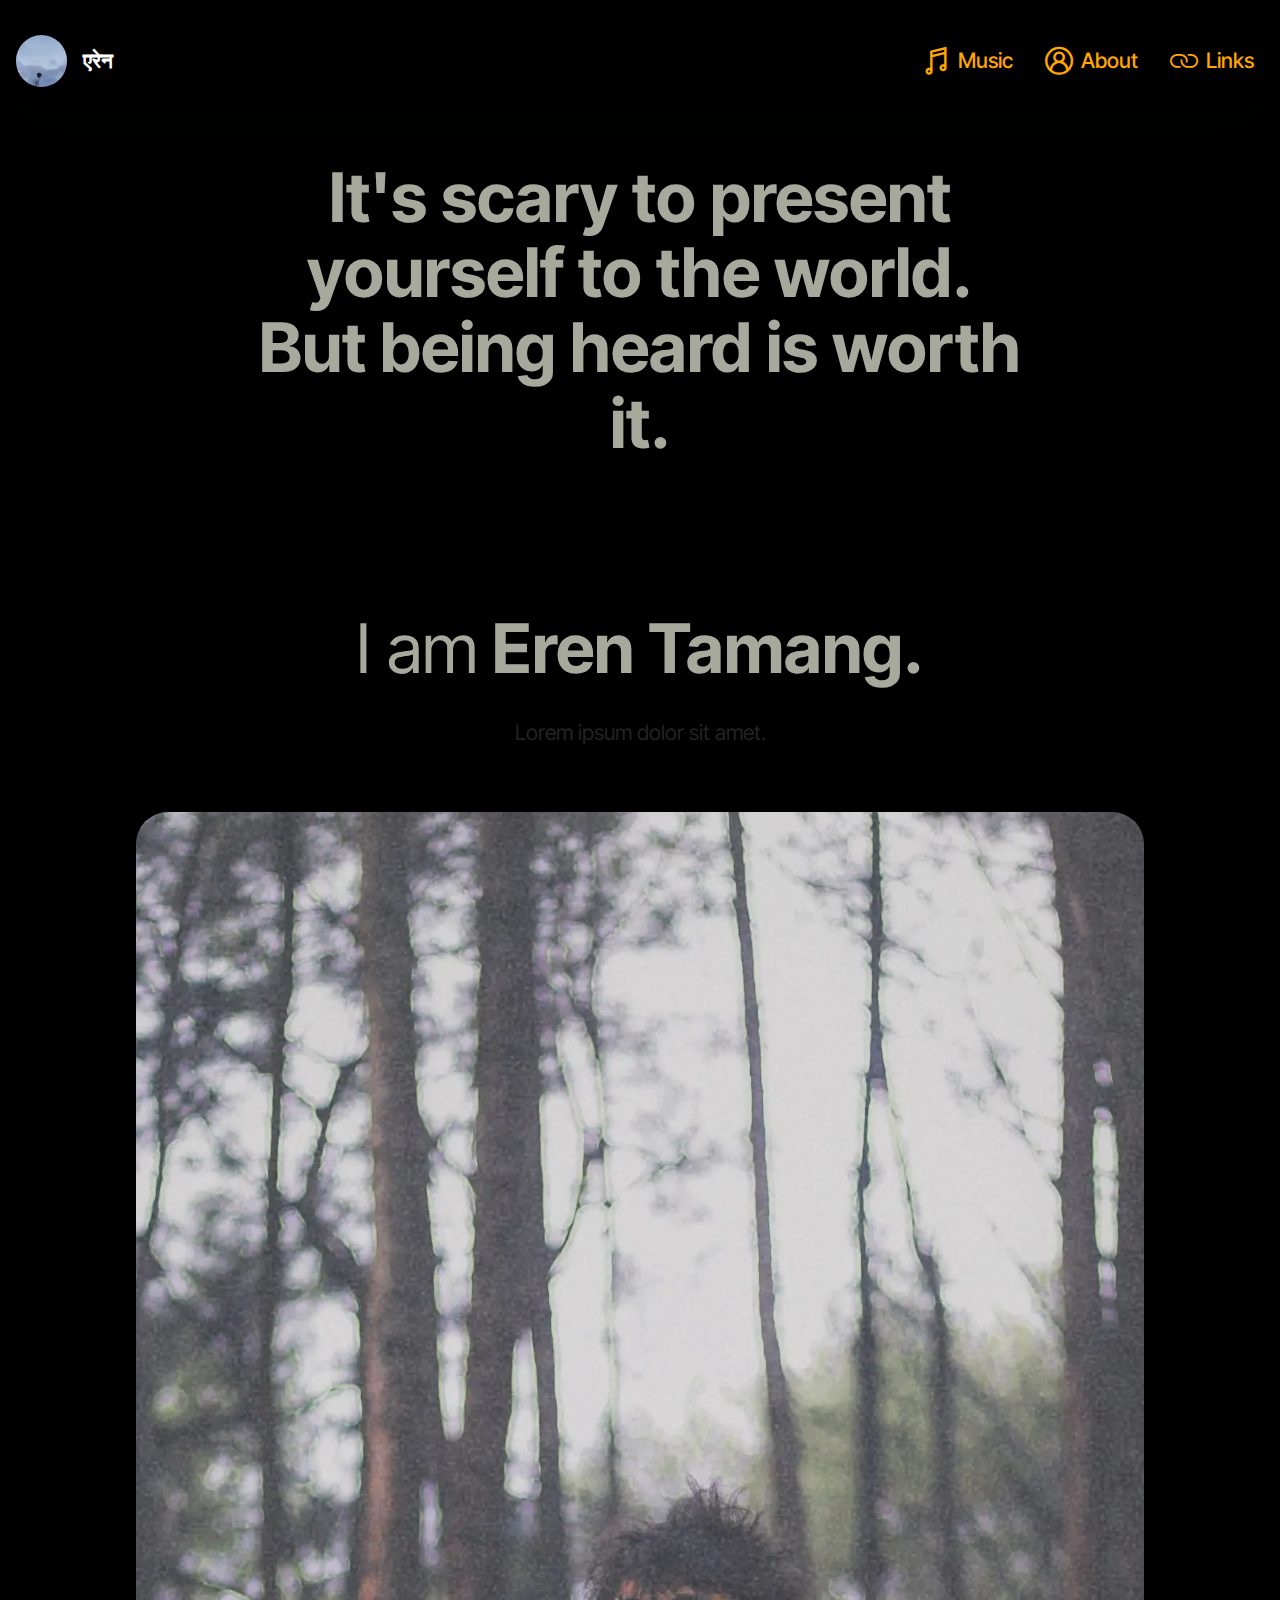
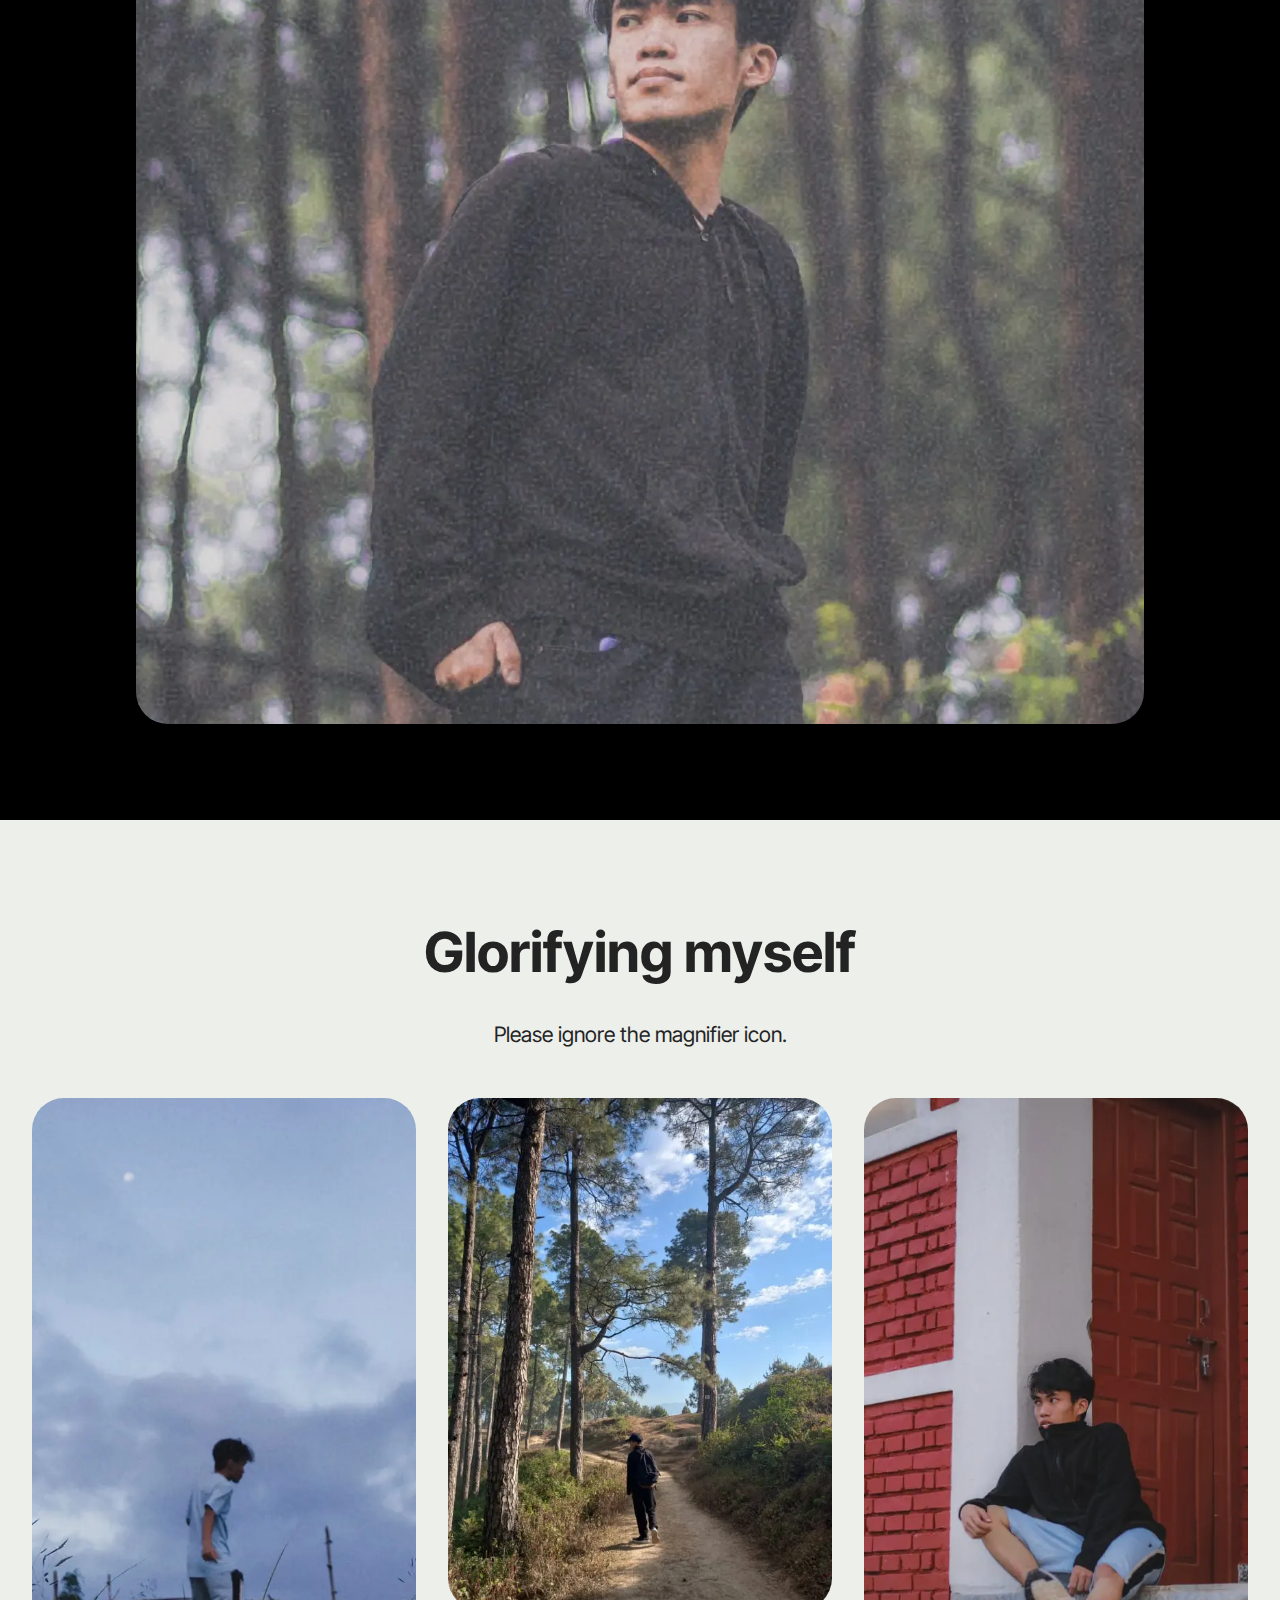
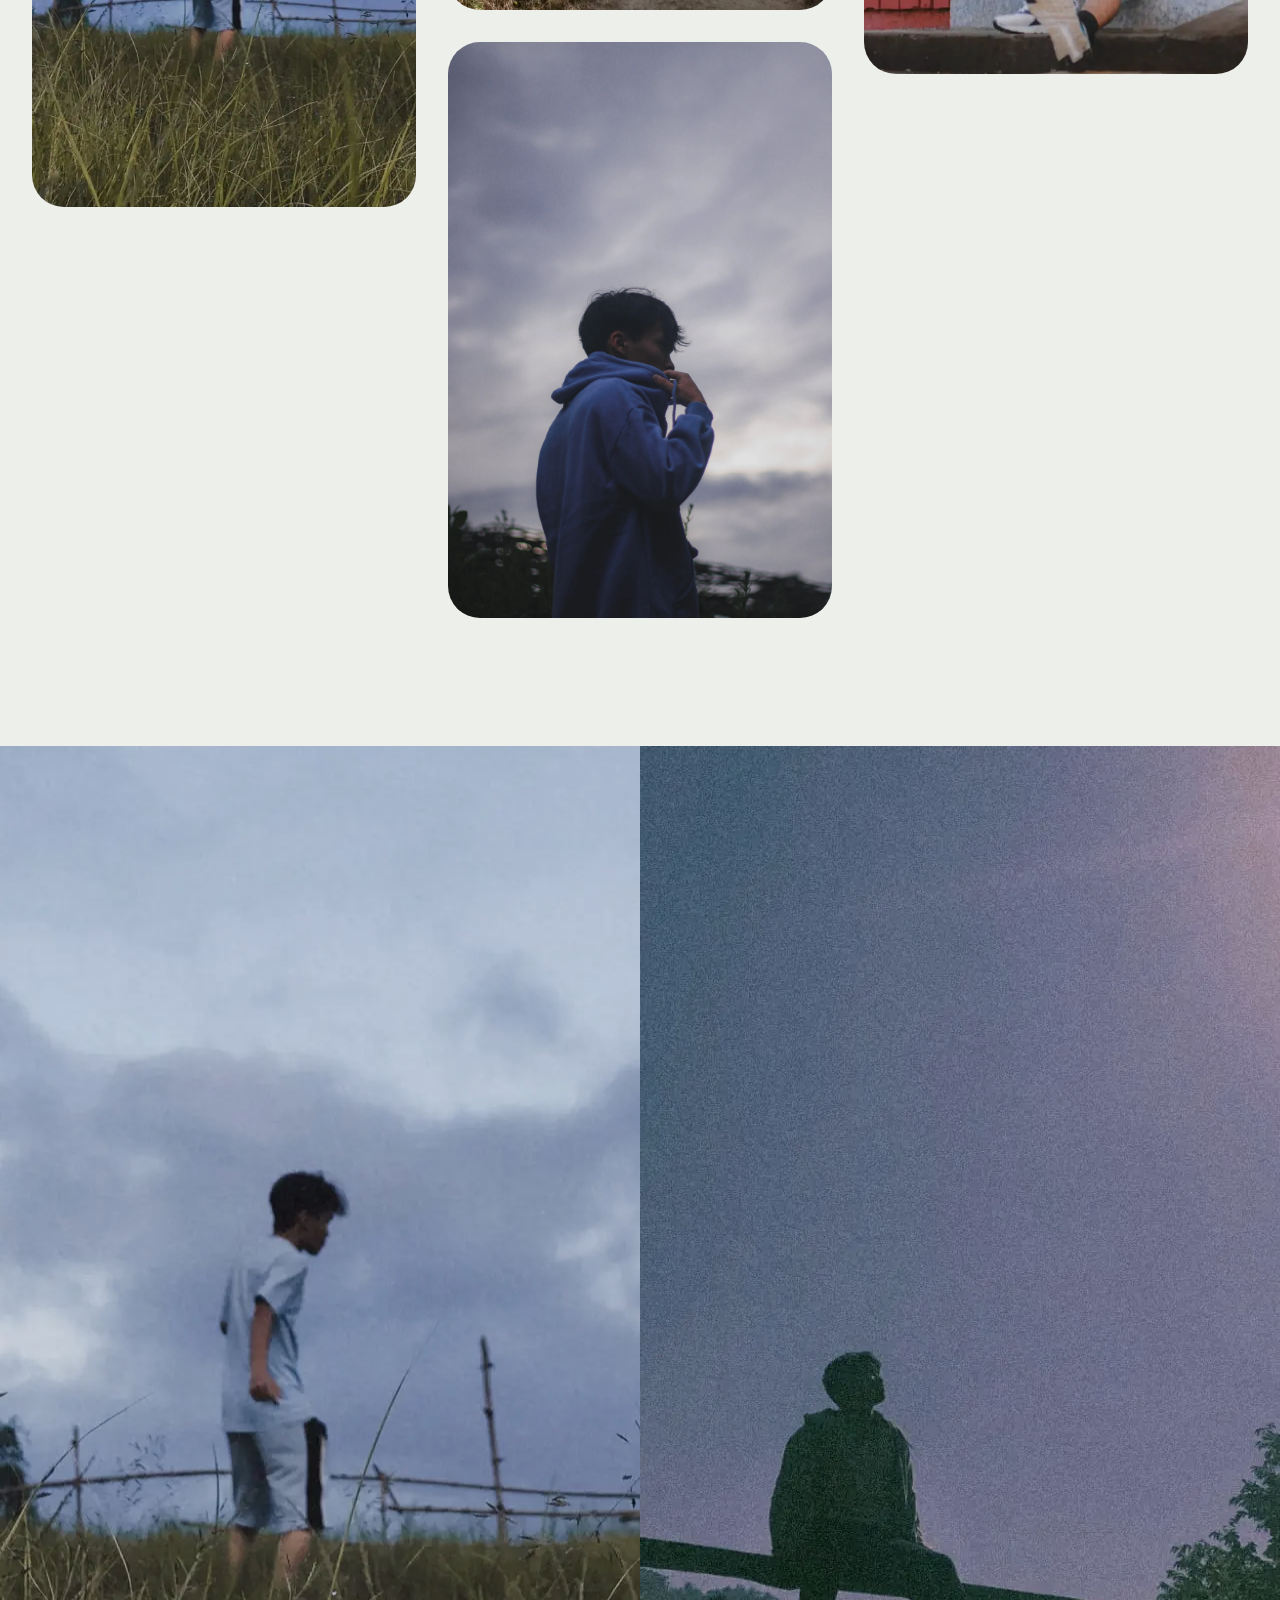
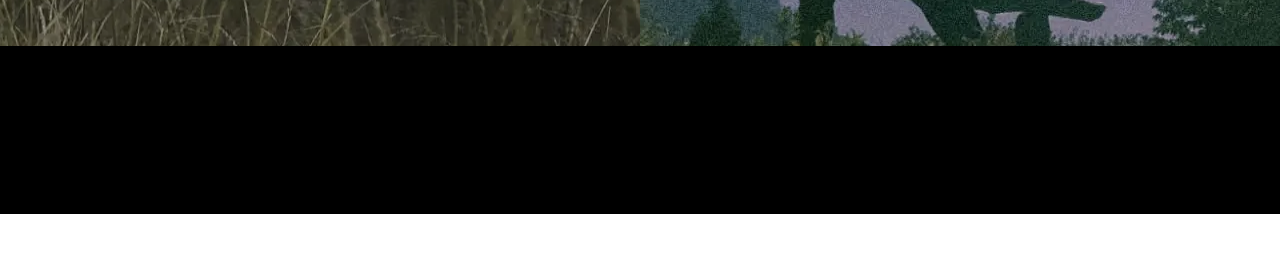
==== commit 09d7c94d: "more_pictures" ====
--- a/about.html
+++ b/about.html
@@ -25,7 +25,7 @@
   <noscript><link rel="stylesheet" href="https://fonts.googleapis.com/css?family=Inter+Tight:100,200,300,400,500,600,700,800,900,100i,200i,300i,400i,500i,600i,700i,800i,900i&display=swap"></noscript>
   <link rel="preload" href="https://fonts.googleapis.com/css?family=Noto+Sans:100,200,300,400,500,600,700,800,900,100i,200i,300i,400i,500i,600i,700i,800i,900i&display=swap" as="style" onload="this.onload=null;this.rel='stylesheet'">
   <noscript><link rel="stylesheet" href="https://fonts.googleapis.com/css?family=Noto+Sans:100,200,300,400,500,600,700,800,900,100i,200i,300i,400i,500i,600i,700i,800i,900i&display=swap"></noscript>
-  <link rel="preload" as="style" href="assets/mobirise/css/mbr-additional.css?v=D9B6me"><link rel="stylesheet" href="assets/mobirise/css/mbr-additional.css?v=D9B6me" type="text/css">
+  <link rel="preload" as="style" href="assets/mobirise/css/mbr-additional.css?v=MggATa"><link rel="stylesheet" href="assets/mobirise/css/mbr-additional.css?v=MggATa" type="text/css">
 
   
   
@@ -41,10 +41,10 @@
 			<div class="navbar-brand">
 				<span class="navbar-logo">
 					
-						<img src="assets/images/profile-105x109.webp" alt="" style="height: 3.3rem;">
+						<a href="http://eren.com.np"><img src="assets/images/profile-105x109.webp" alt="" style="height: 3.3rem;"></a>
 					
 				</span>
-				<span class="navbar-caption-wrap"><a class="navbar-caption text-white text-primary display-4" href="index.html#top">एरेन </a></span>
+				<span class="navbar-caption-wrap"><a class="navbar-caption text-info display-4" href="http://eren.com.np">एरेन </a></span>
 			</div>
 			<button class="navbar-toggler" type="button" data-toggle="collapse" data-bs-toggle="collapse" data-target="#navbarSupportedContent" data-bs-target="#navbarSupportedContent" aria-controls="navbarNavAltMarkup" aria-expanded="false" aria-label="Toggle navigation">
 				<div class="hamburger">
@@ -55,57 +55,13 @@
 				</div>
 			</button>
 			<div class="collapse navbar-collapse" id="navbarSupportedContent">
-				<ul class="navbar-nav nav-dropdown nav-right" data-app-modern-menu="true"><li class="nav-item"><a class="nav-link link text-white text-primary display-4" href="music.html"><span class="mobi-mbri mobi-mbri-music mbr-iconfont mbr-iconfont-btn"></span>Music</a></li><li class="nav-item">
-						<a class="nav-link link text-white text-primary display-4" href="about.html#header13-i"><span class="mobi-mbri mobi-mbri-user-2 mbr-iconfont mbr-iconfont-btn"></span>About</a>
-					</li><li class="nav-item"><a class="nav-link link text-white text-primary display-4" href="links.html#social02-e" target="_blank"><span class="mbrib-link mbr-iconfont mbr-iconfont-btn"></span>Links</a></li></ul>
+				<ul class="navbar-nav nav-dropdown nav-right" data-app-modern-menu="true"><li class="nav-item"><a class="nav-link link text-primary display-4" href="music.html"><span class="mobi-mbri mobi-mbri-music mbr-iconfont mbr-iconfont-btn"></span>Music</a></li><li class="nav-item">
+						<a class="nav-link link text-primary display-4" href="about.html#header13-i"><span class="mobi-mbri mobi-mbri-user-2 mbr-iconfont mbr-iconfont-btn"></span>About</a>
+					</li><li class="nav-item"><a class="nav-link link text-primary display-4" href="links.html#social02-e" target="_blank"><span class="mbrib-link mbr-iconfont mbr-iconfont-btn"></span>Links</a></li></ul>
 				
 			</div>
 		</div>
 	</nav>
-</section>
-
-<section data-bs-version="5.1" class="footer3 cid-uiFiok7D27" once="footers" id="footer03-g">
-
-        
-
-    
-
-    <div class="container">
-        <div class="row">
-            
-
-            <div class="col-12 mt-4">
-                <div class="social-row">
-                    <div class="soc-item">
-                        <a href="https://mobiri.se/" target="_blank">
-                            <span class="mbr-iconfont display-7 socicon-youtube socicon"></span>
-                        </a>
-                    </div>
-                    <div class="soc-item">
-                        <a href="https://mobiri.se/" target="_blank">
-                            <span class="mbr-iconfont socicon-instagram socicon"></span>
-                        </a>
-                    </div>
-                    <div class="soc-item">
-                        <a href="https://mobiri.se/" target="_blank">
-                            <span class="mbr-iconfont socicon-soundcloud socicon"></span>
-                        </a>
-                    </div>
-                    <div class="soc-item">
-                        <a href="https://mobiri.se/" target="_blank">
-                            <span class="mbr-iconfont socicon socicon-linkedin"></span>
-                        </a>
-                    </div>
-                    <div class="soc-item">
-                        <a href="https://mobiri.se/" target="_blank">
-                            <span class="mbr-iconfont socicon-whatsapp socicon"></span>
-                        </a>
-                    </div>
-                </div>
-            </div>
-            
-        </div>
-    </div>
 </section>
 
 <section data-bs-version="5.1" class="header13 cid-uiL0IRx5Wp" id="header13-i">
@@ -140,15 +96,15 @@
         <div class="row justify-content-center">
             <div class="col-12 content-head">
                 <div class="mbr-section-head mb-5">
-                    <h3 class="mbr-section-title mbr-fonts-style align-center m-0 display-2"><strong>Some photos of Me</strong></h3>
+                    <h3 class="mbr-section-title mbr-fonts-style align-center m-0 display-2"><strong>Glorifying myself</strong></h3>
                     <h4 class="mbr-section-subtitle mbr-fonts-style align-center mb-0 mt-4 display-7">Please ignore the magnifier icon.</h4>
                 </div>
             </div>
         </div>
         <div class="row mbr-gallery mbr-masonry" data-masonry="{&quot;percentPosition&quot;: true }">
             <div class="col-12 col-md-6 col-lg-4 item gallery-image">
-                <div class="item-wrapper" data-toggle="modal" data-bs-toggle="modal" data-target="#uiT1wCWzwS-modal" data-bs-target="#uiT1wCWzwS-modal">
-                    <img class="w-100" src="assets/images/img-1658017785788-561x1037.webp" alt="" data-slide-to="0" data-bs-slide-to="0" data-target="#lb-uiT1wCWzwS" data-bs-target="#lb-uiT1wCWzwS">
+                <div class="item-wrapper" data-toggle="modal" data-bs-toggle="modal" data-target="#ujn4UwU1dw-modal" data-bs-target="#ujn4UwU1dw-modal">
+                    <img class="w-100" src="assets/images/img-1658017785788-561x1037.webp" alt="" data-slide-to="0" data-bs-slide-to="0" data-target="#lb-ujn4UwU1dw" data-bs-target="#lb-ujn4UwU1dw">
                     <div class="icon-wrapper">
                         <span class="mobi-mbri mobi-mbri-search mbr-iconfont mbr-iconfont-btn"></span>
                     </div>
@@ -156,8 +112,8 @@
                 
             </div>
             <div class="col-12 col-md-6 col-lg-4 item gallery-image">
-                <div class="item-wrapper" data-toggle="modal" data-bs-toggle="modal" data-target="#uiT1wCWzwS-modal" data-bs-target="#uiT1wCWzwS-modal">
-                    <img class="w-100" src="assets/images/whatsapp-image-2024-01-15-at-6.12.03-pm-561x748.webp" alt="" data-slide-to="1" data-bs-slide-to="1" data-target="#lb-uiT1wCWzwS" data-bs-target="#lb-uiT1wCWzwS">
+                <div class="item-wrapper" data-toggle="modal" data-bs-toggle="modal" data-target="#ujn4UwU1dw-modal" data-bs-target="#ujn4UwU1dw-modal">
+                    <img class="w-100" src="assets/images/whatsapp-image-2024-01-15-at-6.12.03-pm-561x748.webp" alt="" data-slide-to="1" data-bs-slide-to="1" data-target="#lb-ujn4UwU1dw" data-bs-target="#lb-ujn4UwU1dw">
                     <div class="icon-wrapper">
                         <span class="mobi-mbri mobi-mbri-search mbr-iconfont mbr-iconfont-btn"></span>
                     </div>
@@ -169,29 +125,29 @@
             
             
             <div class="col-12 col-md-6 col-lg-4 item gallery-image">
-                <div class="item-wrapper" data-toggle="modal" data-bs-toggle="modal" data-target="#uiT1wCWzwS-modal" data-bs-target="#uiT1wCWzwS-modal">
-                    <img class="w-100" src="assets/images/img-5667-561x842.webp" alt="" data-slide-to="2" data-bs-slide-to="2" data-target="#lb-uiT1wCWzwS" data-bs-target="#lb-uiT1wCWzwS">
+                <div class="item-wrapper" data-toggle="modal" data-bs-toggle="modal" data-target="#ujn4UwU1dw-modal" data-bs-target="#ujn4UwU1dw-modal">
+                    <img class="w-100" src="assets/images/img-5667-561x842.webp" alt="" data-slide-to="2" data-bs-slide-to="2" data-target="#lb-ujn4UwU1dw" data-bs-target="#lb-ujn4UwU1dw">
                     <div class="icon-wrapper">
                         <span class="mobi-mbri mobi-mbri-search mbr-iconfont mbr-iconfont-btn"></span>
                     </div>
                 </div>
                 
             </div><div class="col-12 col-md-6 col-lg-4 item gallery-image">
-                <div class="item-wrapper" data-toggle="modal" data-bs-toggle="modal" data-target="#uiT1wCWzwS-modal" data-bs-target="#uiT1wCWzwS-modal">
-                    <img class="w-100" src="assets/images/img-5488-4000x6000.webp" alt="" data-slide-to="3" data-bs-slide-to="3" data-target="#lb-uiT1wCWzwS" data-bs-target="#lb-uiT1wCWzwS">
-                    <div class="icon-wrapper">
-                        <span class="mobi-mbri mobi-mbri-search mbr-iconfont mbr-iconfont-btn"></span>
-                    </div>
-                </div>
-                
-            </div>
-        </div>
-
-        <div class="modal mbr-slider" tabindex="-1" role="dialog" aria-hidden="true" id="uiT1wCWzwS-modal">
+                <div class="item-wrapper" data-toggle="modal" data-bs-toggle="modal" data-target="#ujn4UwU1dw-modal" data-bs-target="#ujn4UwU1dw-modal">
+                    <img class="w-100" src="assets/images/img-5488-4000x6000.webp" alt="" data-slide-to="3" data-bs-slide-to="3" data-target="#lb-ujn4UwU1dw" data-bs-target="#lb-ujn4UwU1dw">
+                    <div class="icon-wrapper">
+                        <span class="mobi-mbri mobi-mbri-search mbr-iconfont mbr-iconfont-btn"></span>
+                    </div>
+                </div>
+                
+            </div>
+        </div>
+
+        <div class="modal mbr-slider" tabindex="-1" role="dialog" aria-hidden="true" id="ujn4UwU1dw-modal">
             <div class="modal-dialog" role="document">
                 <div class="modal-content">
                     <div class="modal-body">
-                        <div class="carousel slide" id="lb-uiT1wCWzwS" data-ride="carousel" data-bs-ride="carousel" data-interval="6000" data-bs-interval="6000">
+                        <div class="carousel slide" id="lb-ujn4UwU1dw" data-ride="carousel" data-bs-ride="carousel" data-interval="6000" data-bs-interval="6000">
                             <div class="carousel-inner">
                                 <div class="carousel-item active">
                                     <img class="d-block w-100" src="assets/images/img-1658017785788-561x1037.webp" alt="Mobirise Website Builder">
@@ -210,9 +166,9 @@
                                 </div>
                             </div>
                             <ol class="carousel-indicators">
-                                <li data-slide-to="0" data-bs-slide-to="0" class="active" data-target="#lb-uiT1wCWzwS" data-bs-target="#lb-uiT1wCWzwS"></li>
-                                <li data-slide-to="1" data-bs-slide-to="1" data-target="#lb-uiT1wCWzwS" data-bs-target="#lb-uiT1wCWzwS"></li>
-                                <li data-slide-to="2" data-bs-slide-to="2" data-target="#lb-uiT1wCWzwS" data-bs-target="#lb-uiT1wCWzwS"></li><li data-slide-to="3" data-bs-slide-to="3" data-target="#lb-uiT1wCWzwS" data-bs-target="#lb-uiT1wCWzwS"></li>
+                                <li data-slide-to="0" data-bs-slide-to="0" class="active" data-target="#lb-ujn4UwU1dw" data-bs-target="#lb-ujn4UwU1dw"></li>
+                                <li data-slide-to="1" data-bs-slide-to="1" data-target="#lb-ujn4UwU1dw" data-bs-target="#lb-ujn4UwU1dw"></li>
+                                <li data-slide-to="2" data-bs-slide-to="2" data-target="#lb-ujn4UwU1dw" data-bs-target="#lb-ujn4UwU1dw"></li><li data-slide-to="3" data-bs-slide-to="3" data-target="#lb-ujn4UwU1dw" data-bs-target="#lb-ujn4UwU1dw"></li>
                                 
                                 
                                 
@@ -220,11 +176,11 @@
                             </ol>
                             <a role="button" href="" class="close" data-dismiss="modal" data-bs-dismiss="modal" aria-label="Close">
                             </a>
-                            <a class="carousel-control-prev carousel-control" role="button" data-slide="prev" data-bs-slide="prev" href="#lb-uiT1wCWzwS">
+                            <a class="carousel-control-prev carousel-control" role="button" data-slide="prev" data-bs-slide="prev" href="#lb-ujn4UwU1dw">
                                 <span class="mobi-mbri mobi-mbri-arrow-prev" aria-hidden="true"></span>
                                 <span class="sr-only visually-hidden">Previous</span>
                             </a>
-                            <a class="carousel-control-next carousel-control" role="button" data-slide="next" data-bs-slide="next" href="#lb-uiT1wCWzwS">
+                            <a class="carousel-control-next carousel-control" role="button" data-slide="next" data-bs-slide="next" href="#lb-ujn4UwU1dw">
                                 <span class="mobi-mbri mobi-mbri-arrow-next" aria-hidden="true"></span>
                                 <span class="sr-only visually-hidden">Next</span>
                             </a>
@@ -234,7 +190,86 @@
             </div>
         </div>
     </div>
-</section><section class="display-7" style="padding: 0;align-items: center;justify-content: center;flex-wrap: wrap;    align-content: center;display: flex;position: relative;height: 4rem;"><a href="https://mobiri.se/3328014" style="flex: 1 1;height: 4rem;position: absolute;width: 100%;z-index: 1;"><img alt="" style="height: 4rem;" src="[data-uri]"></a><p style="margin: 0;text-align: center;" class="display-7">&#8204;</p><a style="z-index:1" href="https://mobirise.com/builder/ai-website-maker.html">AI Website Maker</a></section><script src="assets/bootstrap/js/bootstrap.bundle.min.js"></script>  <script src="assets/smoothscroll/smooth-scroll.js"></script>  <script src="assets/ytplayer/index.js"></script>  <script src="assets/dropdown/js/navbar-dropdown.js"></script>  <script src="assets/masonry/masonry.pkgd.min.js"></script>  <script src="assets/imagesloaded/imagesloaded.pkgd.min.js"></script>  <script src="assets/theme/js/script.js"></script>  <script src="assets/gallery/player.min.js"></script>  <script src="assets/gallery/script.js"></script>  
+</section>
+
+<section data-bs-version="5.1" class="mbr-fullscreen bg-dark cid-MWwxnnPWB4" id="MobiWise-MWwxnnPWB4">
+  <!--
+    ███╗   ███╗ ██████╗ ██████╗ ██╗██╗    ██╗██╗███████╗███████╗
+    ████╗ ████║██╔═══██╗██╔══██╗██║██║    ██║██║██╔════╝██╔════╝
+    ██╔████╔██║██║   ██║██████╔╝██║██║ █╗ ██║██║███████╗█████╗  
+    ██║╚██╔╝██║██║   ██║██╔══██╗██║██║███╗██║██║╚════██║██╔══╝  
+    ██║ ╚═╝ ██║╚██████╔╝██████╔╝██║╚███╔███╔╝██║███████║███████╗
+    ╚═╝     ╚═╝ ╚═════╝ ╚═════╝ ╚═╝ ╚══╝╚══╝ ╚═╝╚══════╝╚══════╝
+    Version: 1.0.0 | 2023-01-28T09:47:06
+    -->    
+  
+  <div class="position-absolute d-flex flex-nowrap row p-0 m-0 h-100 w-100">
+    <div class="mw-image mbr-parallax-background col p-0">
+      
+    </div>
+    <div class="mw-image mbr-parallax-background col p-0">
+      
+    </div>
+    
+    
+    
+    
+  </div>
+  <div class="align-center container">
+    <div class="row justify-content-center">
+      <div class="col-12 col-lg-7">
+        <h1 class="mbr-section-title mbr-fonts-style mb-3 display-1"><strong>ME</strong></h1>
+        
+        
+        
+      </div>
+    </div>
+  </div>
+</section>
+
+<section data-bs-version="5.1" class="footer3 cid-uiThOrs6TB" once="footers" id="footer03-u">
+
+        
+
+    
+
+    <div class="container">
+        <div class="row">
+            
+
+            <div class="col-12 mt-4">
+                <div class="social-row">
+                    <div class="soc-item">
+                        <a href="https://mobiri.se/" target="_blank">
+                            <span class="mbr-iconfont socicon socicon-facebook display-7"></span>
+                        </a>
+                    </div>
+                    <div class="soc-item">
+                        <a href="https://mobiri.se/" target="_blank">
+                            <span class="mbr-iconfont socicon-twitter socicon"></span>
+                        </a>
+                    </div>
+                    <div class="soc-item">
+                        <a href="https://mobiri.se/" target="_blank">
+                            <span class="mbr-iconfont socicon-instagram socicon"></span>
+                        </a>
+                    </div>
+                    <div class="soc-item">
+                        <a href="https://mobiri.se/" target="_blank">
+                            <span class="mbr-iconfont socicon socicon-linkedin"></span>
+                        </a>
+                    </div>
+                    <div class="soc-item">
+                        <a href="https://mobiri.se/" target="_blank">
+                            <span class="mbr-iconfont socicon socicon-twitch"></span>
+                        </a>
+                    </div>
+                </div>
+            </div>
+            
+        </div>
+    </div>
+</section><section class="display-7" style="padding: 0;align-items: center;justify-content: center;flex-wrap: wrap;    align-content: center;display: flex;position: relative;height: 4rem;"><a href="https://mobiri.se/3328014" style="flex: 1 1;height: 4rem;position: absolute;width: 100%;z-index: 1;"><img alt="" style="height: 4rem;" src="[data-uri]"></a><p style="margin: 0;text-align: center;" class="display-7">&#8204;</p><a style="z-index:1" href="https://mobirise.com/builder/ai-website-maker.html">Best AI Website Maker</a></section><script src="assets/bootstrap/js/bootstrap.bundle.min.js"></script>  <script src="assets/smoothscroll/smooth-scroll.js"></script>  <script src="assets/ytplayer/index.js"></script>  <script src="assets/dropdown/js/navbar-dropdown.js"></script>  <script src="assets/masonry/masonry.pkgd.min.js"></script>  <script src="assets/imagesloaded/imagesloaded.pkgd.min.js"></script>  <script src="assets/theme/js/script.js"></script>  <script src="assets/gallery/player.min.js"></script>  <script src="assets/gallery/script.js"></script>  
   
   
   <input name="animation" type="hidden">
--- a/assets/mobirise/css/mbr-additional.css
+++ b/assets/mobirise/css/mbr-additional.css
@@ -146,7 +146,7 @@
   border-radius: 4px;
 }
 .bg-primary {
-  background-color: #9fe870 !important;
+  background-color: #ffa600 !important;
 }
 .bg-success {
   background-color: #3a341c !important;
@@ -158,13 +158,13 @@
   background-color: #a0e2e1 !important;
 }
 .bg-danger {
-  background-color: #ffea64 !important;
+  background-color: #d8c22e !important;
 }
 .btn-primary,
 .btn-primary:active {
-  background-color: #9fe870 !important;
-  border-color: #9fe870 !important;
-  color: #264d0c !important;
+  background-color: #ffa600 !important;
+  border-color: #ffa600 !important;
+  color: #ffffff !important;
   box-shadow: none;
 }
 .btn-primary:hover,
@@ -172,15 +172,15 @@
 .btn-primary.focus,
 .btn-primary.active {
   color: inherit;
-  background-color: #bcef9c !important;
-  border-color: #bcef9c !important;
+  background-color: #ffb833 !important;
+  border-color: #ffb833 !important;
   box-shadow: none;
 }
 .btn-primary.disabled,
 .btn-primary:disabled {
-  color: #264d0c !important;
-  background-color: #bcef9c !important;
-  border-color: #bcef9c !important;
+  color: #ffffff !important;
+  background-color: #ffb833 !important;
+  border-color: #ffb833 !important;
 }
 .btn-secondary,
 .btn-secondary:active {
@@ -272,9 +272,9 @@
 }
 .btn-danger,
 .btn-danger:active {
-  background-color: #ffea64 !important;
-  border-color: #ffea64 !important;
-  color: #645600 !important;
+  background-color: #d8c22e !important;
+  border-color: #d8c22e !important;
+  color: #ffffff !important;
   box-shadow: none;
 }
 .btn-danger:hover,
@@ -282,15 +282,15 @@
 .btn-danger.focus,
 .btn-danger.active {
   color: inherit;
-  background-color: #fff197 !important;
-  border-color: #fff197 !important;
+  background-color: #e0cf59 !important;
+  border-color: #e0cf59 !important;
   box-shadow: none;
 }
 .btn-danger.disabled,
 .btn-danger:disabled {
-  color: #645600 !important;
-  background-color: #fff197 !important;
-  border-color: #fff197 !important;
+  color: #ffffff !important;
+  background-color: #e0cf59 !important;
+  border-color: #e0cf59 !important;
 }
 .btn-white,
 .btn-white:active {
@@ -339,23 +339,23 @@
 .btn-primary-outline,
 .btn-primary-outline:active {
   background-color: transparent !important;
-  border-color: #9fe870;
-  color: #9fe870;
+  border-color: #ffa600;
+  color: #ffa600;
 }
 .btn-primary-outline:hover,
 .btn-primary-outline:focus,
 .btn-primary-outline.focus,
 .btn-primary-outline.active {
-  color: #6ddc25 !important;
+  color: #a86e00 !important;
   background-color: transparent !important;
-  border-color: #6ddc25 !important;
+  border-color: #a86e00 !important;
   box-shadow: none !important;
 }
 .btn-primary-outline.disabled,
 .btn-primary-outline:disabled {
-  color: #264d0c !important;
-  background-color: #9fe870 !important;
-  border-color: #9fe870 !important;
+  color: #ffffff !important;
+  background-color: #ffa600 !important;
+  border-color: #ffa600 !important;
 }
 .btn-secondary-outline,
 .btn-secondary-outline:active {
@@ -444,23 +444,23 @@
 .btn-danger-outline,
 .btn-danger-outline:active {
   background-color: transparent !important;
-  border-color: #ffea64;
-  color: #ffea64;
+  border-color: #d8c22e;
+  color: #d8c22e;
 }
 .btn-danger-outline:hover,
 .btn-danger-outline:focus,
 .btn-danger-outline.focus,
 .btn-danger-outline.active {
-  color: #ffde0d !important;
+  color: #94841c !important;
   background-color: transparent !important;
-  border-color: #ffde0d !important;
+  border-color: #94841c !important;
   box-shadow: none !important;
 }
 .btn-danger-outline.disabled,
 .btn-danger-outline:disabled {
-  color: #645600 !important;
-  background-color: #ffea64 !important;
-  border-color: #ffea64 !important;
+  color: #ffffff !important;
+  background-color: #d8c22e !important;
+  border-color: #d8c22e !important;
 }
 .btn-black-outline,
 .btn-black-outline:active {
@@ -505,7 +505,7 @@
   border-color: #fafafa !important;
 }
 .text-primary {
-  color: #9fe870 !important;
+  color: #ffa600 !important;
 }
 .text-secondary {
   color: #ffd7ef !important;
@@ -520,7 +520,7 @@
   color: #a0e2e1 !important;
 }
 .text-danger {
-  color: #ffea64 !important;
+  color: #d8c22e !important;
 }
 .text-white {
   color: #fafafa !important;
@@ -531,7 +531,7 @@
 a.text-primary:hover,
 a.text-primary:focus,
 a.text-primary.active {
-  color: #66d022 !important;
+  color: #996400 !important;
 }
 a.text-secondary:hover,
 a.text-secondary:focus,
@@ -556,7 +556,7 @@
 a.text-danger:hover,
 a.text-danger:focus,
 a.text-danger.active {
-  color: #fddb00 !important;
+  color: #877919 !important;
 }
 a.text-white:hover,
 a.text-white:focus,
@@ -569,15 +569,20 @@
   color: #000000 !important;
 }
 a[class*="text-"]:not(.nav-link):not(.dropdown-item):not([role]):not(.navbar-caption) {
-  transition: 0.2s;
   position: relative;
-  background-image: linear-gradient(currentColor 50%, currentColor 50%);
+  background-image: transparent;
   background-size: 10000px 2px;
   background-repeat: no-repeat;
-  background-position: 0 1.2em;
+  background-position: 0px 1.2em;
+  background-position: -10000px 1.2em;
+}
+a[class*="text-"]:not(.nav-link):not(.dropdown-item):not([role]):not(.navbar-caption):hover {
+  transition: background-position 2s ease-in-out;
+  background-image: linear-gradient(currentColor 50%, currentColor 50%);
+  background-position: 0px 1.2em;
 }
 .nav-tabs .nav-link.active {
-  color: #9fe870;
+  color: #ffa600;
 }
 .nav-tabs .nav-link:not(.active) {
   color: #232323;
@@ -592,7 +597,7 @@
   background-color: #a0e2e1;
 }
 .alert-danger {
-  background-color: #ffea64;
+  background-color: #d8c22e;
 }
 .mbr-section-btn .btn:not(.btn-form) {
   border-radius: 100px;
@@ -601,9 +606,9 @@
   border-radius: 100px !important;
 }
 .mbr-gallery-filter li.active .btn {
-  background-color: #9fe870;
-  border-color: #9fe870;
-  color: #306310;
+  background-color: #ffa600;
+  border-color: #ffa600;
+  color: #ffffff;
 }
 .mbr-gallery-filter li.active .btn:focus {
   box-shadow: none;
@@ -613,11 +618,11 @@
 }
 a,
 a:hover {
-  color: #9fe870;
+  color: #ffa600;
 }
 .mbr-plan-header.bg-primary .mbr-plan-subtitle,
 .mbr-plan-header.bg-primary .mbr-plan-price-desc {
-  color: #ffffff;
+  color: #ffedcc;
 }
 .mbr-plan-header.bg-success .mbr-plan-subtitle,
 .mbr-plan-header.bg-success .mbr-plan-price-desc {
@@ -633,7 +638,7 @@
 }
 .mbr-plan-header.bg-danger .mbr-plan-subtitle,
 .mbr-plan-header.bg-danger .mbr-plan-price-desc {
-  color: #ffffff;
+  color: #f8f4da;
 }
 /* Scroll to top button*/
 .scrollToTop_wraper {
@@ -652,7 +657,7 @@
 .form-control:hover,
 .form-control:focus {
   box-shadow: rgba(0, 0, 0, 0.07) 0px 1px 1px 0px, rgba(0, 0, 0, 0.07) 0px 1px 3px 0px, rgba(0, 0, 0, 0.03) 0px 0px 0px 1px;
-  border-color: #9fe870 !important;
+  border-color: #ffa600 !important;
 }
 .form-control:-webkit-input-placeholder {
   font-family: 'Inter Tight', sans-serif;
@@ -664,7 +669,7 @@
   font-size: 1.75rem;
 }
 blockquote {
-  border-color: #9fe870;
+  border-color: #ffa600;
 }
 /* Forms */
 .mbr-form .input-group-btn .btn {
@@ -682,14 +687,14 @@
 }
 .jq-selectbox li:hover,
 .jq-selectbox li.selected {
-  background-color: #9fe870;
-  color: #000000;
+  background-color: #ffa600;
+  color: #ffffff;
 }
 .jq-number__spin {
   transition: 0.25s ease;
 }
 .jq-number__spin:hover {
-  border-color: #9fe870;
+  border-color: #ffa600;
 }
 .jq-selectbox .jq-selectbox__trigger-arrow,
 .jq-number__spin.minus:after,
@@ -701,14 +706,14 @@
 .jq-selectbox:hover .jq-selectbox__trigger-arrow,
 .jq-number__spin.minus:hover:after,
 .jq-number__spin.plus:hover:after {
-  border-top-color: #9fe870;
-  border-bottom-color: #9fe870;
+  border-top-color: #ffa600;
+  border-bottom-color: #ffa600;
 }
 .xdsoft_datetimepicker .xdsoft_calendar td.xdsoft_default,
 .xdsoft_datetimepicker .xdsoft_calendar td.xdsoft_current,
 .xdsoft_datetimepicker .xdsoft_timepicker .xdsoft_time_box > div > div.xdsoft_current {
   color: #000000 !important;
-  background-color: #9fe870 !important;
+  background-color: #ffa600 !important;
   box-shadow: none !important;
 }
 .xdsoft_datetimepicker .xdsoft_calendar td:hover,
@@ -739,7 +744,7 @@
   top: 50%;
   left: 50%;
   transform: translateX(-50%) translateY(-50%);
-  background-image: url("data:image/svg+xml;charset=UTF-8,%3csvg width='32' height='32' viewBox='0 0 64 64' xmlns='http://www.w3.org/2000/svg' stroke='%239fe870' %3e%3cg fill='none' fill-rule='evenodd'%3e%3cg transform='translate(16 16)' stroke-width='2'%3e%3ccircle stroke-opacity='.5' cx='16' cy='16' r='16'/%3e%3cpath d='M32 16c0-9.94-8.06-16-16-16'%3e%3canimateTransform attributeName='transform' type='rotate' from='0 16 16' to='360 16 16' dur='1s' repeatCount='indefinite'/%3e%3c/path%3e%3c/g%3e%3c/g%3e%3c/svg%3e");
+  background-image: url("data:image/svg+xml;charset=UTF-8,%3csvg width='32' height='32' viewBox='0 0 64 64' xmlns='http://www.w3.org/2000/svg' stroke='%23ffa600' %3e%3cg fill='none' fill-rule='evenodd'%3e%3cg transform='translate(16 16)' stroke-width='2'%3e%3ccircle stroke-opacity='.5' cx='16' cy='16' r='16'/%3e%3cpath d='M32 16c0-9.94-8.06-16-16-16'%3e%3canimateTransform attributeName='transform' type='rotate' from='0 16 16' to='360 16 16' dur='1s' repeatCount='indefinite'/%3e%3c/path%3e%3c/g%3e%3c/g%3e%3c/svg%3e");
 }
 section.lazy-placeholder:after {
   opacity: 0.5;
@@ -1720,25 +1725,29 @@
   font-size: 32px;
   transition: all 0.3s ease-in-out;
 }
-.cid-uiFiok7D27 {
-  padding-top: 0rem;
+.cid-uiCir32UMF .mbr-section-title,
+.cid-uiCir32UMF .mbr-social-likes {
+  color: #4e4e4e;
+}
+.cid-uiThOrs6TB {
+  padding-top: 1rem;
   padding-bottom: 2rem;
   background-color: #000000;
 }
-.cid-uiFiok7D27 .social-row {
+.cid-uiThOrs6TB .social-row {
   display: flex;
   justify-content: center;
   align-items: center;
   flex-wrap: wrap;
 }
-.cid-uiFiok7D27 .social-row .soc-item {
+.cid-uiThOrs6TB .social-row .soc-item {
   margin: 8px;
 }
-.cid-uiFiok7D27 .social-row .soc-item a:hover .mbr-iconfont,
-.cid-uiFiok7D27 .social-row .soc-item a:focus .mbr-iconfont {
+.cid-uiThOrs6TB .social-row .soc-item a:hover .mbr-iconfont,
+.cid-uiThOrs6TB .social-row .soc-item a:focus .mbr-iconfont {
   background-color: #ffffff;
 }
-.cid-uiFiok7D27 .social-row .soc-item a .mbr-iconfont {
+.cid-uiThOrs6TB .social-row .soc-item a .mbr-iconfont {
   width: 72px;
   height: 72px;
   display: flex;
@@ -1750,11 +1759,11 @@
   color: #ffa600;
   transition: all 0.3s ease-in-out;
 }
-.cid-uiFiok7D27 .row-links {
+.cid-uiThOrs6TB .row-links {
   width: 100%;
   justify-content: center;
 }
-.cid-uiFiok7D27 .header-menu {
+.cid-uiThOrs6TB .header-menu {
   list-style: none;
   display: flex;
   justify-content: center;
@@ -1762,18 +1771,18 @@
   padding: 0;
   margin-bottom: 0;
 }
-.cid-uiFiok7D27 .header-menu li {
+.cid-uiThOrs6TB .header-menu li {
   padding: 0 1rem 1rem 1rem;
 }
-.cid-uiFiok7D27 .header-menu li p {
+.cid-uiThOrs6TB .header-menu li p {
   margin: 0;
 }
-.cid-uiFiok7D27 .copyright {
+.cid-uiThOrs6TB .copyright {
   margin-bottom: 0;
   color: #ffffff;
   text-align: center;
 }
-.cid-uiFiok7D27 .mbr-section-title {
+.cid-uiThOrs6TB .mbr-section-title {
   color: #ffffff;
 }
 .cid-uiF8xqTI1q {
@@ -2327,62 +2336,6 @@
   .cid-uiF8xqTI1q .navbar-collapse {
     padding: 1rem;
   }
-}
-.cid-uiFiok7D27 {
-  padding-top: 0rem;
-  padding-bottom: 2rem;
-  background-color: #000000;
-}
-.cid-uiFiok7D27 .social-row {
-  display: flex;
-  justify-content: center;
-  align-items: center;
-  flex-wrap: wrap;
-}
-.cid-uiFiok7D27 .social-row .soc-item {
-  margin: 8px;
-}
-.cid-uiFiok7D27 .social-row .soc-item a:hover .mbr-iconfont,
-.cid-uiFiok7D27 .social-row .soc-item a:focus .mbr-iconfont {
-  background-color: #ffffff;
-}
-.cid-uiFiok7D27 .social-row .soc-item a .mbr-iconfont {
-  width: 72px;
-  height: 72px;
-  display: flex;
-  align-items: center;
-  justify-content: center;
-  border-radius: 100%;
-  font-size: 32px;
-  background-color: #000000;
-  color: #ffa600;
-  transition: all 0.3s ease-in-out;
-}
-.cid-uiFiok7D27 .row-links {
-  width: 100%;
-  justify-content: center;
-}
-.cid-uiFiok7D27 .header-menu {
-  list-style: none;
-  display: flex;
-  justify-content: center;
-  flex-wrap: wrap;
-  padding: 0;
-  margin-bottom: 0;
-}
-.cid-uiFiok7D27 .header-menu li {
-  padding: 0 1rem 1rem 1rem;
-}
-.cid-uiFiok7D27 .header-menu li p {
-  margin: 0;
-}
-.cid-uiFiok7D27 .copyright {
-  margin-bottom: 0;
-  color: #ffffff;
-  text-align: center;
-}
-.cid-uiFiok7D27 .mbr-section-title {
-  color: #ffffff;
 }
 .cid-uiL0IRx5Wp {
   padding-top: 10rem;
@@ -2692,6 +2645,135 @@
 .cid-uiSYoRqvIc .content-head {
   max-width: 800px;
 }
+.cid-MWwxnnPWB4 .mw-image {
+  background-position: center !important;
+  background-repeat: no-repeat;
+  background-size: cover;
+  filter: grayscale(25%);
+  flex-grow: 1;
+  transition-duration: 0.5s;
+}
+.cid-MWwxnnPWB4 .mw-image:nth-child(1) {
+  background: url("../../../assets/images/img-1658017785788-2000x1333.webp");
+}
+.cid-MWwxnnPWB4 .mw-image:nth-child(1) .overlay1 {
+  z-index: -1;
+  background: linear-gradient(0deg, #4479d9, #e43f3f);
+  opacity: 0.7;
+}
+.cid-MWwxnnPWB4 .mw-image:nth-child(2) {
+  background: url("../../../assets/images/retouch-2023111109343527-2000x1500.webp");
+}
+.cid-MWwxnnPWB4 .mw-image:nth-child(2) .overlay2 {
+  z-index: -1;
+  background: linear-gradient(0deg, #4479d9, #e43f3f);
+  opacity: 0.7;
+}
+.cid-MWwxnnPWB4 .mw-image:nth-child(3) {
+  background: url("../../../assets/images/img-5667-561x842.webp");
+}
+.cid-MWwxnnPWB4 .mw-image:nth-child(3) .overlay3 {
+  z-index: -1;
+  background: linear-gradient(0deg, #4479d9, #e43f3f);
+  opacity: 0.7;
+}
+.cid-MWwxnnPWB4 .mw-image:nth-child(4) {
+  background: url("../../../assets/images/whatsapp-image-2024-01-15-at-6.12.03-pm-561x748.webp");
+}
+.cid-MWwxnnPWB4 .mw-image:nth-child(4) .overlay4 {
+  z-index: -1;
+  background: linear-gradient(0deg, #4479d9, #e43f3f);
+  opacity: 0.7;
+}
+.cid-MWwxnnPWB4 .mw-image:nth-child(5) {
+  background: url("https://store.mobiwise.dev/blocks/img/img_05.webp");
+}
+.cid-MWwxnnPWB4 .mw-image:nth-child(5) .overlay5 {
+  z-index: -1;
+  background: linear-gradient(0deg, #4479d9, #e43f3f);
+  opacity: 0.7;
+}
+.cid-MWwxnnPWB4 .mw-image:nth-child(6) {
+  background: url("https://store.mobiwise.dev/blocks/img/img_06.webp");
+}
+.cid-MWwxnnPWB4 .mw-image:nth-child(6) .overlay6 {
+  z-index: -1;
+  background: linear-gradient(0deg, #4479d9, #e43f3f);
+  opacity: 0.7;
+}
+.cid-MWwxnnPWB4 .mw-image:hover {
+  filter: grayscale(0%);
+  flex-grow: 12;
+}
+.cid-MWwxnnPWB4 .mbr-div-title {
+  color: #e43f3f;
+}
+.cid-MWwxnnPWB4 .mbr-section-title {
+  color: #ffffff;
+}
+.cid-MWwxnnPWB4 .mbr-text,
+.cid-MWwxnnPWB4 .mbr-section-btn {
+  color: #ffffff;
+}
+.cid-MWwxnnPWB4 .mbr-section-subtitle {
+  color: #ffffff;
+}
+.cid-uiThOrs6TB {
+  padding-top: 1rem;
+  padding-bottom: 2rem;
+  background-color: #000000;
+}
+.cid-uiThOrs6TB .social-row {
+  display: flex;
+  justify-content: center;
+  align-items: center;
+  flex-wrap: wrap;
+}
+.cid-uiThOrs6TB .social-row .soc-item {
+  margin: 8px;
+}
+.cid-uiThOrs6TB .social-row .soc-item a:hover .mbr-iconfont,
+.cid-uiThOrs6TB .social-row .soc-item a:focus .mbr-iconfont {
+  background-color: #ffffff;
+}
+.cid-uiThOrs6TB .social-row .soc-item a .mbr-iconfont {
+  width: 72px;
+  height: 72px;
+  display: flex;
+  align-items: center;
+  justify-content: center;
+  border-radius: 100%;
+  font-size: 32px;
+  background-color: #000000;
+  color: #ffa600;
+  transition: all 0.3s ease-in-out;
+}
+.cid-uiThOrs6TB .row-links {
+  width: 100%;
+  justify-content: center;
+}
+.cid-uiThOrs6TB .header-menu {
+  list-style: none;
+  display: flex;
+  justify-content: center;
+  flex-wrap: wrap;
+  padding: 0;
+  margin-bottom: 0;
+}
+.cid-uiThOrs6TB .header-menu li {
+  padding: 0 1rem 1rem 1rem;
+}
+.cid-uiThOrs6TB .header-menu li p {
+  margin: 0;
+}
+.cid-uiThOrs6TB .copyright {
+  margin-bottom: 0;
+  color: #ffffff;
+  text-align: center;
+}
+.cid-uiThOrs6TB .mbr-section-title {
+  color: #ffffff;
+}
 .cid-uiF8xqTI1q {
   z-index: 1000;
   width: 100%;
@@ -3841,25 +3923,65 @@
     padding: 1rem;
   }
 }
-.cid-uiFiok7D27 {
-  padding-top: 0rem;
+.cid-uiST049664 {
+  background-color: #000000;
+  padding-top: 0px;
+  padding-bottom: 45px;
+}
+.cid-uiST049664 img {
+  object-fit: contain;
+  border-radius: 0 !important;
+}
+.cid-uiST049664 .mbr-text {
+  color: #ffeb69;
+  text-align: center;
+}
+.cid-uiSRmyahpQ {
+  padding-top: 120px;
+  padding-bottom: 0px;
+  background-color: #000000;
+}
+.cid-uiSRmyahpQ iframe {
+  margin-left: auto;
+  margin-right: auto;
+}
+.cid-uiSRmyahpQ .container-fluid {
+  padding: 0;
+}
+.cid-uiSRmyahpQ .sc__title {
+  color: #a6a99c;
+}
+.cid-uiSRnKtOtp {
+  padding-top: 75px;
+  padding-bottom: 0px;
+  background-color: #000000;
+}
+.cid-uiSRnKtOtp iframe {
+  margin-left: auto;
+  margin-right: auto;
+}
+.cid-uiSRnKtOtp .container-fluid {
+  padding: 0;
+}
+.cid-uiThOrs6TB {
+  padding-top: 1rem;
   padding-bottom: 2rem;
   background-color: #000000;
 }
-.cid-uiFiok7D27 .social-row {
+.cid-uiThOrs6TB .social-row {
   display: flex;
   justify-content: center;
   align-items: center;
   flex-wrap: wrap;
 }
-.cid-uiFiok7D27 .social-row .soc-item {
+.cid-uiThOrs6TB .social-row .soc-item {
   margin: 8px;
 }
-.cid-uiFiok7D27 .social-row .soc-item a:hover .mbr-iconfont,
-.cid-uiFiok7D27 .social-row .soc-item a:focus .mbr-iconfont {
+.cid-uiThOrs6TB .social-row .soc-item a:hover .mbr-iconfont,
+.cid-uiThOrs6TB .social-row .soc-item a:focus .mbr-iconfont {
   background-color: #ffffff;
 }
-.cid-uiFiok7D27 .social-row .soc-item a .mbr-iconfont {
+.cid-uiThOrs6TB .social-row .soc-item a .mbr-iconfont {
   width: 72px;
   height: 72px;
   display: flex;
@@ -3871,11 +3993,11 @@
   color: #ffa600;
   transition: all 0.3s ease-in-out;
 }
-.cid-uiFiok7D27 .row-links {
+.cid-uiThOrs6TB .row-links {
   width: 100%;
   justify-content: center;
 }
-.cid-uiFiok7D27 .header-menu {
+.cid-uiThOrs6TB .header-menu {
   list-style: none;
   display: flex;
   justify-content: center;
@@ -3883,57 +4005,17 @@
   padding: 0;
   margin-bottom: 0;
 }
-.cid-uiFiok7D27 .header-menu li {
+.cid-uiThOrs6TB .header-menu li {
   padding: 0 1rem 1rem 1rem;
 }
-.cid-uiFiok7D27 .header-menu li p {
+.cid-uiThOrs6TB .header-menu li p {
   margin: 0;
 }
-.cid-uiFiok7D27 .copyright {
+.cid-uiThOrs6TB .copyright {
   margin-bottom: 0;
   color: #ffffff;
   text-align: center;
 }
-.cid-uiFiok7D27 .mbr-section-title {
+.cid-uiThOrs6TB .mbr-section-title {
   color: #ffffff;
 }
-.cid-uiST049664 {
-  background-color: #000000;
-  padding-top: 0px;
-  padding-bottom: 45px;
-}
-.cid-uiST049664 img {
-  object-fit: contain;
-  border-radius: 0 !important;
-}
-.cid-uiST049664 .mbr-text {
-  color: #ffeb69;
-  text-align: center;
-}
-.cid-uiSRmyahpQ {
-  padding-top: 120px;
-  padding-bottom: 0px;
-  background-color: #000000;
-}
-.cid-uiSRmyahpQ iframe {
-  margin-left: auto;
-  margin-right: auto;
-}
-.cid-uiSRmyahpQ .container-fluid {
-  padding: 0;
-}
-.cid-uiSRmyahpQ .sc__title {
-  color: #a6a99c;
-}
-.cid-uiSRnKtOtp {
-  padding-top: 135px;
-  padding-bottom: 0px;
-  background-color: #000000;
-}
-.cid-uiSRnKtOtp iframe {
-  margin-left: auto;
-  margin-right: auto;
-}
-.cid-uiSRnKtOtp .container-fluid {
-  padding: 0;
-}
--- a/assets/mobirise/css/mbr-additional.css
+++ b/assets/mobirise/css/mbr-additional.css
@@ -146,7 +146,7 @@
   border-radius: 4px;
 }
 .bg-primary {
-  background-color: #9fe870 !important;
+  background-color: #ffa600 !important;
 }
 .bg-success {
   background-color: #3a341c !important;
@@ -158,13 +158,13 @@
   background-color: #a0e2e1 !important;
 }
 .bg-danger {
-  background-color: #ffea64 !important;
+  background-color: #d8c22e !important;
 }
 .btn-primary,
 .btn-primary:active {
-  background-color: #9fe870 !important;
-  border-color: #9fe870 !important;
-  color: #264d0c !important;
+  background-color: #ffa600 !important;
+  border-color: #ffa600 !important;
+  color: #ffffff !important;
   box-shadow: none;
 }
 .btn-primary:hover,
@@ -172,15 +172,15 @@
 .btn-primary.focus,
 .btn-primary.active {
   color: inherit;
-  background-color: #bcef9c !important;
-  border-color: #bcef9c !important;
+  background-color: #ffb833 !important;
+  border-color: #ffb833 !important;
   box-shadow: none;
 }
 .btn-primary.disabled,
 .btn-primary:disabled {
-  color: #264d0c !important;
-  background-color: #bcef9c !important;
-  border-color: #bcef9c !important;
+  color: #ffffff !important;
+  background-color: #ffb833 !important;
+  border-color: #ffb833 !important;
 }
 .btn-secondary,
 .btn-secondary:active {
@@ -272,9 +272,9 @@
 }
 .btn-danger,
 .btn-danger:active {
-  background-color: #ffea64 !important;
-  border-color: #ffea64 !important;
-  color: #645600 !important;
+  background-color: #d8c22e !important;
+  border-color: #d8c22e !important;
+  color: #ffffff !important;
   box-shadow: none;
 }
 .btn-danger:hover,
@@ -282,15 +282,15 @@
 .btn-danger.focus,
 .btn-danger.active {
   color: inherit;
-  background-color: #fff197 !important;
-  border-color: #fff197 !important;
+  background-color: #e0cf59 !important;
+  border-color: #e0cf59 !important;
   box-shadow: none;
 }
 .btn-danger.disabled,
 .btn-danger:disabled {
-  color: #645600 !important;
-  background-color: #fff197 !important;
-  border-color: #fff197 !important;
+  color: #ffffff !important;
+  background-color: #e0cf59 !important;
+  border-color: #e0cf59 !important;
 }
 .btn-white,
 .btn-white:active {
@@ -339,23 +339,23 @@
 .btn-primary-outline,
 .btn-primary-outline:active {
   background-color: transparent !important;
-  border-color: #9fe870;
-  color: #9fe870;
+  border-color: #ffa600;
+  color: #ffa600;
 }
 .btn-primary-outline:hover,
 .btn-primary-outline:focus,
 .btn-primary-outline.focus,
 .btn-primary-outline.active {
-  color: #6ddc25 !important;
+  color: #a86e00 !important;
   background-color: transparent !important;
-  border-color: #6ddc25 !important;
+  border-color: #a86e00 !important;
   box-shadow: none !important;
 }
 .btn-primary-outline.disabled,
 .btn-primary-outline:disabled {
-  color: #264d0c !important;
-  background-color: #9fe870 !important;
-  border-color: #9fe870 !important;
+  color: #ffffff !important;
+  background-color: #ffa600 !important;
+  border-color: #ffa600 !important;
 }
 .btn-secondary-outline,
 .btn-secondary-outline:active {
@@ -444,23 +444,23 @@
 .btn-danger-outline,
 .btn-danger-outline:active {
   background-color: transparent !important;
-  border-color: #ffea64;
-  color: #ffea64;
+  border-color: #d8c22e;
+  color: #d8c22e;
 }
 .btn-danger-outline:hover,
 .btn-danger-outline:focus,
 .btn-danger-outline.focus,
 .btn-danger-outline.active {
-  color: #ffde0d !important;
+  color: #94841c !important;
   background-color: transparent !important;
-  border-color: #ffde0d !important;
+  border-color: #94841c !important;
   box-shadow: none !important;
 }
 .btn-danger-outline.disabled,
 .btn-danger-outline:disabled {
-  color: #645600 !important;
-  background-color: #ffea64 !important;
-  border-color: #ffea64 !important;
+  color: #ffffff !important;
+  background-color: #d8c22e !important;
+  border-color: #d8c22e !important;
 }
 .btn-black-outline,
 .btn-black-outline:active {
@@ -505,7 +505,7 @@
   border-color: #fafafa !important;
 }
 .text-primary {
-  color: #9fe870 !important;
+  color: #ffa600 !important;
 }
 .text-secondary {
   color: #ffd7ef !important;
@@ -520,7 +520,7 @@
   color: #a0e2e1 !important;
 }
 .text-danger {
-  color: #ffea64 !important;
+  color: #d8c22e !important;
 }
 .text-white {
   color: #fafafa !important;
@@ -531,7 +531,7 @@
 a.text-primary:hover,
 a.text-primary:focus,
 a.text-primary.active {
-  color: #66d022 !important;
+  color: #996400 !important;
 }
 a.text-secondary:hover,
 a.text-secondary:focus,
@@ -556,7 +556,7 @@
 a.text-danger:hover,
 a.text-danger:focus,
 a.text-danger.active {
-  color: #fddb00 !important;
+  color: #877919 !important;
 }
 a.text-white:hover,
 a.text-white:focus,
@@ -569,15 +569,20 @@
   color: #000000 !important;
 }
 a[class*="text-"]:not(.nav-link):not(.dropdown-item):not([role]):not(.navbar-caption) {
-  transition: 0.2s;
   position: relative;
-  background-image: linear-gradient(currentColor 50%, currentColor 50%);
+  background-image: transparent;
   background-size: 10000px 2px;
   background-repeat: no-repeat;
-  background-position: 0 1.2em;
+  background-position: 0px 1.2em;
+  background-position: -10000px 1.2em;
+}
+a[class*="text-"]:not(.nav-link):not(.dropdown-item):not([role]):not(.navbar-caption):hover {
+  transition: background-position 2s ease-in-out;
+  background-image: linear-gradient(currentColor 50%, currentColor 50%);
+  background-position: 0px 1.2em;
 }
 .nav-tabs .nav-link.active {
-  color: #9fe870;
+  color: #ffa600;
 }
 .nav-tabs .nav-link:not(.active) {
   color: #232323;
@@ -592,7 +597,7 @@
   background-color: #a0e2e1;
 }
 .alert-danger {
-  background-color: #ffea64;
+  background-color: #d8c22e;
 }
 .mbr-section-btn .btn:not(.btn-form) {
   border-radius: 100px;
@@ -601,9 +606,9 @@
   border-radius: 100px !important;
 }
 .mbr-gallery-filter li.active .btn {
-  background-color: #9fe870;
-  border-color: #9fe870;
-  color: #306310;
+  background-color: #ffa600;
+  border-color: #ffa600;
+  color: #ffffff;
 }
 .mbr-gallery-filter li.active .btn:focus {
   box-shadow: none;
@@ -613,11 +618,11 @@
 }
 a,
 a:hover {
-  color: #9fe870;
+  color: #ffa600;
 }
 .mbr-plan-header.bg-primary .mbr-plan-subtitle,
 .mbr-plan-header.bg-primary .mbr-plan-price-desc {
-  color: #ffffff;
+  color: #ffedcc;
 }
 .mbr-plan-header.bg-success .mbr-plan-subtitle,
 .mbr-plan-header.bg-success .mbr-plan-price-desc {
@@ -633,7 +638,7 @@
 }
 .mbr-plan-header.bg-danger .mbr-plan-subtitle,
 .mbr-plan-header.bg-danger .mbr-plan-price-desc {
-  color: #ffffff;
+  color: #f8f4da;
 }
 /* Scroll to top button*/
 .scrollToTop_wraper {
@@ -652,7 +657,7 @@
 .form-control:hover,
 .form-control:focus {
   box-shadow: rgba(0, 0, 0, 0.07) 0px 1px 1px 0px, rgba(0, 0, 0, 0.07) 0px 1px 3px 0px, rgba(0, 0, 0, 0.03) 0px 0px 0px 1px;
-  border-color: #9fe870 !important;
+  border-color: #ffa600 !important;
 }
 .form-control:-webkit-input-placeholder {
   font-family: 'Inter Tight', sans-serif;
@@ -664,7 +669,7 @@
   font-size: 1.75rem;
 }
 blockquote {
-  border-color: #9fe870;
+  border-color: #ffa600;
 }
 /* Forms */
 .mbr-form .input-group-btn .btn {
@@ -682,14 +687,14 @@
 }
 .jq-selectbox li:hover,
 .jq-selectbox li.selected {
-  background-color: #9fe870;
-  color: #000000;
+  background-color: #ffa600;
+  color: #ffffff;
 }
 .jq-number__spin {
   transition: 0.25s ease;
 }
 .jq-number__spin:hover {
-  border-color: #9fe870;
+  border-color: #ffa600;
 }
 .jq-selectbox .jq-selectbox__trigger-arrow,
 .jq-number__spin.minus:after,
@@ -701,14 +706,14 @@
 .jq-selectbox:hover .jq-selectbox__trigger-arrow,
 .jq-number__spin.minus:hover:after,
 .jq-number__spin.plus:hover:after {
-  border-top-color: #9fe870;
-  border-bottom-color: #9fe870;
+  border-top-color: #ffa600;
+  border-bottom-color: #ffa600;
 }
 .xdsoft_datetimepicker .xdsoft_calendar td.xdsoft_default,
 .xdsoft_datetimepicker .xdsoft_calendar td.xdsoft_current,
 .xdsoft_datetimepicker .xdsoft_timepicker .xdsoft_time_box > div > div.xdsoft_current {
   color: #000000 !important;
-  background-color: #9fe870 !important;
+  background-color: #ffa600 !important;
   box-shadow: none !important;
 }
 .xdsoft_datetimepicker .xdsoft_calendar td:hover,
@@ -739,7 +744,7 @@
   top: 50%;
   left: 50%;
   transform: translateX(-50%) translateY(-50%);
-  background-image: url("data:image/svg+xml;charset=UTF-8,%3csvg width='32' height='32' viewBox='0 0 64 64' xmlns='http://www.w3.org/2000/svg' stroke='%239fe870' %3e%3cg fill='none' fill-rule='evenodd'%3e%3cg transform='translate(16 16)' stroke-width='2'%3e%3ccircle stroke-opacity='.5' cx='16' cy='16' r='16'/%3e%3cpath d='M32 16c0-9.94-8.06-16-16-16'%3e%3canimateTransform attributeName='transform' type='rotate' from='0 16 16' to='360 16 16' dur='1s' repeatCount='indefinite'/%3e%3c/path%3e%3c/g%3e%3c/g%3e%3c/svg%3e");
+  background-image: url("data:image/svg+xml;charset=UTF-8,%3csvg width='32' height='32' viewBox='0 0 64 64' xmlns='http://www.w3.org/2000/svg' stroke='%23ffa600' %3e%3cg fill='none' fill-rule='evenodd'%3e%3cg transform='translate(16 16)' stroke-width='2'%3e%3ccircle stroke-opacity='.5' cx='16' cy='16' r='16'/%3e%3cpath d='M32 16c0-9.94-8.06-16-16-16'%3e%3canimateTransform attributeName='transform' type='rotate' from='0 16 16' to='360 16 16' dur='1s' repeatCount='indefinite'/%3e%3c/path%3e%3c/g%3e%3c/g%3e%3c/svg%3e");
 }
 section.lazy-placeholder:after {
   opacity: 0.5;
@@ -1720,25 +1725,29 @@
   font-size: 32px;
   transition: all 0.3s ease-in-out;
 }
-.cid-uiFiok7D27 {
-  padding-top: 0rem;
+.cid-uiCir32UMF .mbr-section-title,
+.cid-uiCir32UMF .mbr-social-likes {
+  color: #4e4e4e;
+}
+.cid-uiThOrs6TB {
+  padding-top: 1rem;
   padding-bottom: 2rem;
   background-color: #000000;
 }
-.cid-uiFiok7D27 .social-row {
+.cid-uiThOrs6TB .social-row {
   display: flex;
   justify-content: center;
   align-items: center;
   flex-wrap: wrap;
 }
-.cid-uiFiok7D27 .social-row .soc-item {
+.cid-uiThOrs6TB .social-row .soc-item {
   margin: 8px;
 }
-.cid-uiFiok7D27 .social-row .soc-item a:hover .mbr-iconfont,
-.cid-uiFiok7D27 .social-row .soc-item a:focus .mbr-iconfont {
+.cid-uiThOrs6TB .social-row .soc-item a:hover .mbr-iconfont,
+.cid-uiThOrs6TB .social-row .soc-item a:focus .mbr-iconfont {
   background-color: #ffffff;
 }
-.cid-uiFiok7D27 .social-row .soc-item a .mbr-iconfont {
+.cid-uiThOrs6TB .social-row .soc-item a .mbr-iconfont {
   width: 72px;
   height: 72px;
   display: flex;
@@ -1750,11 +1759,11 @@
   color: #ffa600;
   transition: all 0.3s ease-in-out;
 }
-.cid-uiFiok7D27 .row-links {
+.cid-uiThOrs6TB .row-links {
   width: 100%;
   justify-content: center;
 }
-.cid-uiFiok7D27 .header-menu {
+.cid-uiThOrs6TB .header-menu {
   list-style: none;
   display: flex;
   justify-content: center;
@@ -1762,18 +1771,18 @@
   padding: 0;
   margin-bottom: 0;
 }
-.cid-uiFiok7D27 .header-menu li {
+.cid-uiThOrs6TB .header-menu li {
   padding: 0 1rem 1rem 1rem;
 }
-.cid-uiFiok7D27 .header-menu li p {
+.cid-uiThOrs6TB .header-menu li p {
   margin: 0;
 }
-.cid-uiFiok7D27 .copyright {
+.cid-uiThOrs6TB .copyright {
   margin-bottom: 0;
   color: #ffffff;
   text-align: center;
 }
-.cid-uiFiok7D27 .mbr-section-title {
+.cid-uiThOrs6TB .mbr-section-title {
   color: #ffffff;
 }
 .cid-uiF8xqTI1q {
@@ -2327,62 +2336,6 @@
   .cid-uiF8xqTI1q .navbar-collapse {
     padding: 1rem;
   }
-}
-.cid-uiFiok7D27 {
-  padding-top: 0rem;
-  padding-bottom: 2rem;
-  background-color: #000000;
-}
-.cid-uiFiok7D27 .social-row {
-  display: flex;
-  justify-content: center;
-  align-items: center;
-  flex-wrap: wrap;
-}
-.cid-uiFiok7D27 .social-row .soc-item {
-  margin: 8px;
-}
-.cid-uiFiok7D27 .social-row .soc-item a:hover .mbr-iconfont,
-.cid-uiFiok7D27 .social-row .soc-item a:focus .mbr-iconfont {
-  background-color: #ffffff;
-}
-.cid-uiFiok7D27 .social-row .soc-item a .mbr-iconfont {
-  width: 72px;
-  height: 72px;
-  display: flex;
-  align-items: center;
-  justify-content: center;
-  border-radius: 100%;
-  font-size: 32px;
-  background-color: #000000;
-  color: #ffa600;
-  transition: all 0.3s ease-in-out;
-}
-.cid-uiFiok7D27 .row-links {
-  width: 100%;
-  justify-content: center;
-}
-.cid-uiFiok7D27 .header-menu {
-  list-style: none;
-  display: flex;
-  justify-content: center;
-  flex-wrap: wrap;
-  padding: 0;
-  margin-bottom: 0;
-}
-.cid-uiFiok7D27 .header-menu li {
-  padding: 0 1rem 1rem 1rem;
-}
-.cid-uiFiok7D27 .header-menu li p {
-  margin: 0;
-}
-.cid-uiFiok7D27 .copyright {
-  margin-bottom: 0;
-  color: #ffffff;
-  text-align: center;
-}
-.cid-uiFiok7D27 .mbr-section-title {
-  color: #ffffff;
 }
 .cid-uiL0IRx5Wp {
   padding-top: 10rem;
@@ -2692,6 +2645,135 @@
 .cid-uiSYoRqvIc .content-head {
   max-width: 800px;
 }
+.cid-MWwxnnPWB4 .mw-image {
+  background-position: center !important;
+  background-repeat: no-repeat;
+  background-size: cover;
+  filter: grayscale(25%);
+  flex-grow: 1;
+  transition-duration: 0.5s;
+}
+.cid-MWwxnnPWB4 .mw-image:nth-child(1) {
+  background: url("../../../assets/images/img-1658017785788-2000x1333.webp");
+}
+.cid-MWwxnnPWB4 .mw-image:nth-child(1) .overlay1 {
+  z-index: -1;
+  background: linear-gradient(0deg, #4479d9, #e43f3f);
+  opacity: 0.7;
+}
+.cid-MWwxnnPWB4 .mw-image:nth-child(2) {
+  background: url("../../../assets/images/retouch-2023111109343527-2000x1500.webp");
+}
+.cid-MWwxnnPWB4 .mw-image:nth-child(2) .overlay2 {
+  z-index: -1;
+  background: linear-gradient(0deg, #4479d9, #e43f3f);
+  opacity: 0.7;
+}
+.cid-MWwxnnPWB4 .mw-image:nth-child(3) {
+  background: url("../../../assets/images/img-5667-561x842.webp");
+}
+.cid-MWwxnnPWB4 .mw-image:nth-child(3) .overlay3 {
+  z-index: -1;
+  background: linear-gradient(0deg, #4479d9, #e43f3f);
+  opacity: 0.7;
+}
+.cid-MWwxnnPWB4 .mw-image:nth-child(4) {
+  background: url("../../../assets/images/whatsapp-image-2024-01-15-at-6.12.03-pm-561x748.webp");
+}
+.cid-MWwxnnPWB4 .mw-image:nth-child(4) .overlay4 {
+  z-index: -1;
+  background: linear-gradient(0deg, #4479d9, #e43f3f);
+  opacity: 0.7;
+}
+.cid-MWwxnnPWB4 .mw-image:nth-child(5) {
+  background: url("https://store.mobiwise.dev/blocks/img/img_05.webp");
+}
+.cid-MWwxnnPWB4 .mw-image:nth-child(5) .overlay5 {
+  z-index: -1;
+  background: linear-gradient(0deg, #4479d9, #e43f3f);
+  opacity: 0.7;
+}
+.cid-MWwxnnPWB4 .mw-image:nth-child(6) {
+  background: url("https://store.mobiwise.dev/blocks/img/img_06.webp");
+}
+.cid-MWwxnnPWB4 .mw-image:nth-child(6) .overlay6 {
+  z-index: -1;
+  background: linear-gradient(0deg, #4479d9, #e43f3f);
+  opacity: 0.7;
+}
+.cid-MWwxnnPWB4 .mw-image:hover {
+  filter: grayscale(0%);
+  flex-grow: 12;
+}
+.cid-MWwxnnPWB4 .mbr-div-title {
+  color: #e43f3f;
+}
+.cid-MWwxnnPWB4 .mbr-section-title {
+  color: #ffffff;
+}
+.cid-MWwxnnPWB4 .mbr-text,
+.cid-MWwxnnPWB4 .mbr-section-btn {
+  color: #ffffff;
+}
+.cid-MWwxnnPWB4 .mbr-section-subtitle {
+  color: #ffffff;
+}
+.cid-uiThOrs6TB {
+  padding-top: 1rem;
+  padding-bottom: 2rem;
+  background-color: #000000;
+}
+.cid-uiThOrs6TB .social-row {
+  display: flex;
+  justify-content: center;
+  align-items: center;
+  flex-wrap: wrap;
+}
+.cid-uiThOrs6TB .social-row .soc-item {
+  margin: 8px;
+}
+.cid-uiThOrs6TB .social-row .soc-item a:hover .mbr-iconfont,
+.cid-uiThOrs6TB .social-row .soc-item a:focus .mbr-iconfont {
+  background-color: #ffffff;
+}
+.cid-uiThOrs6TB .social-row .soc-item a .mbr-iconfont {
+  width: 72px;
+  height: 72px;
+  display: flex;
+  align-items: center;
+  justify-content: center;
+  border-radius: 100%;
+  font-size: 32px;
+  background-color: #000000;
+  color: #ffa600;
+  transition: all 0.3s ease-in-out;
+}
+.cid-uiThOrs6TB .row-links {
+  width: 100%;
+  justify-content: center;
+}
+.cid-uiThOrs6TB .header-menu {
+  list-style: none;
+  display: flex;
+  justify-content: center;
+  flex-wrap: wrap;
+  padding: 0;
+  margin-bottom: 0;
+}
+.cid-uiThOrs6TB .header-menu li {
+  padding: 0 1rem 1rem 1rem;
+}
+.cid-uiThOrs6TB .header-menu li p {
+  margin: 0;
+}
+.cid-uiThOrs6TB .copyright {
+  margin-bottom: 0;
+  color: #ffffff;
+  text-align: center;
+}
+.cid-uiThOrs6TB .mbr-section-title {
+  color: #ffffff;
+}
 .cid-uiF8xqTI1q {
   z-index: 1000;
   width: 100%;
@@ -3841,25 +3923,65 @@
     padding: 1rem;
   }
 }
-.cid-uiFiok7D27 {
-  padding-top: 0rem;
+.cid-uiST049664 {
+  background-color: #000000;
+  padding-top: 0px;
+  padding-bottom: 45px;
+}
+.cid-uiST049664 img {
+  object-fit: contain;
+  border-radius: 0 !important;
+}
+.cid-uiST049664 .mbr-text {
+  color: #ffeb69;
+  text-align: center;
+}
+.cid-uiSRmyahpQ {
+  padding-top: 120px;
+  padding-bottom: 0px;
+  background-color: #000000;
+}
+.cid-uiSRmyahpQ iframe {
+  margin-left: auto;
+  margin-right: auto;
+}
+.cid-uiSRmyahpQ .container-fluid {
+  padding: 0;
+}
+.cid-uiSRmyahpQ .sc__title {
+  color: #a6a99c;
+}
+.cid-uiSRnKtOtp {
+  padding-top: 75px;
+  padding-bottom: 0px;
+  background-color: #000000;
+}
+.cid-uiSRnKtOtp iframe {
+  margin-left: auto;
+  margin-right: auto;
+}
+.cid-uiSRnKtOtp .container-fluid {
+  padding: 0;
+}
+.cid-uiThOrs6TB {
+  padding-top: 1rem;
   padding-bottom: 2rem;
   background-color: #000000;
 }
-.cid-uiFiok7D27 .social-row {
+.cid-uiThOrs6TB .social-row {
   display: flex;
   justify-content: center;
   align-items: center;
   flex-wrap: wrap;
 }
-.cid-uiFiok7D27 .social-row .soc-item {
+.cid-uiThOrs6TB .social-row .soc-item {
   margin: 8px;
 }
-.cid-uiFiok7D27 .social-row .soc-item a:hover .mbr-iconfont,
-.cid-uiFiok7D27 .social-row .soc-item a:focus .mbr-iconfont {
+.cid-uiThOrs6TB .social-row .soc-item a:hover .mbr-iconfont,
+.cid-uiThOrs6TB .social-row .soc-item a:focus .mbr-iconfont {
   background-color: #ffffff;
 }
-.cid-uiFiok7D27 .social-row .soc-item a .mbr-iconfont {
+.cid-uiThOrs6TB .social-row .soc-item a .mbr-iconfont {
   width: 72px;
   height: 72px;
   display: flex;
@@ -3871,11 +3993,11 @@
   color: #ffa600;
   transition: all 0.3s ease-in-out;
 }
-.cid-uiFiok7D27 .row-links {
+.cid-uiThOrs6TB .row-links {
   width: 100%;
   justify-content: center;
 }
-.cid-uiFiok7D27 .header-menu {
+.cid-uiThOrs6TB .header-menu {
   list-style: none;
   display: flex;
   justify-content: center;
@@ -3883,57 +4005,17 @@
   padding: 0;
   margin-bottom: 0;
 }
-.cid-uiFiok7D27 .header-menu li {
+.cid-uiThOrs6TB .header-menu li {
   padding: 0 1rem 1rem 1rem;
 }
-.cid-uiFiok7D27 .header-menu li p {
+.cid-uiThOrs6TB .header-menu li p {
   margin: 0;
 }
-.cid-uiFiok7D27 .copyright {
+.cid-uiThOrs6TB .copyright {
   margin-bottom: 0;
   color: #ffffff;
   text-align: center;
 }
-.cid-uiFiok7D27 .mbr-section-title {
+.cid-uiThOrs6TB .mbr-section-title {
   color: #ffffff;
 }
-.cid-uiST049664 {
-  background-color: #000000;
-  padding-top: 0px;
-  padding-bottom: 45px;
-}
-.cid-uiST049664 img {
-  object-fit: contain;
-  border-radius: 0 !important;
-}
-.cid-uiST049664 .mbr-text {
-  color: #ffeb69;
-  text-align: center;
-}
-.cid-uiSRmyahpQ {
-  padding-top: 120px;
-  padding-bottom: 0px;
-  background-color: #000000;
-}
-.cid-uiSRmyahpQ iframe {
-  margin-left: auto;
-  margin-right: auto;
-}
-.cid-uiSRmyahpQ .container-fluid {
-  padding: 0;
-}
-.cid-uiSRmyahpQ .sc__title {
-  color: #a6a99c;
-}
-.cid-uiSRnKtOtp {
-  padding-top: 135px;
-  padding-bottom: 0px;
-  background-color: #000000;
-}
-.cid-uiSRnKtOtp iframe {
-  margin-left: auto;
-  margin-right: auto;
-}
-.cid-uiSRnKtOtp .container-fluid {
-  padding: 0;
-}
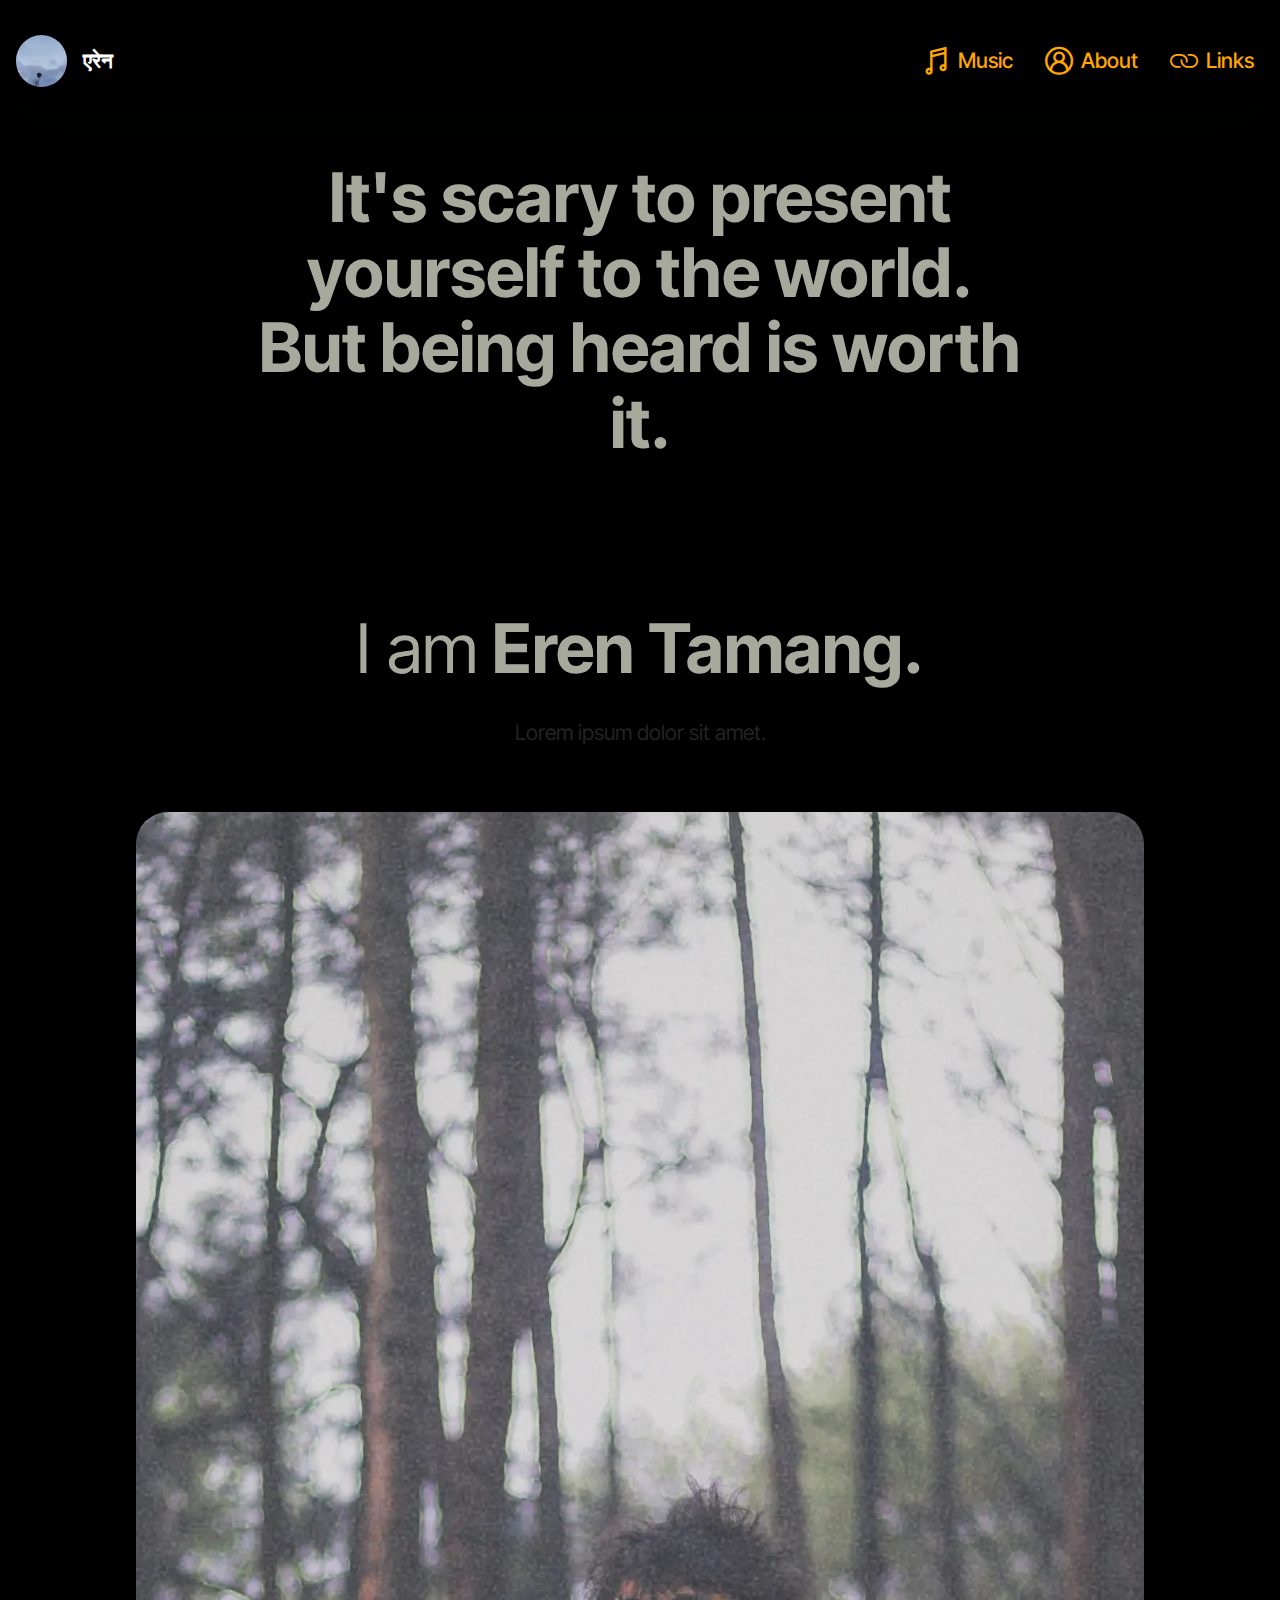
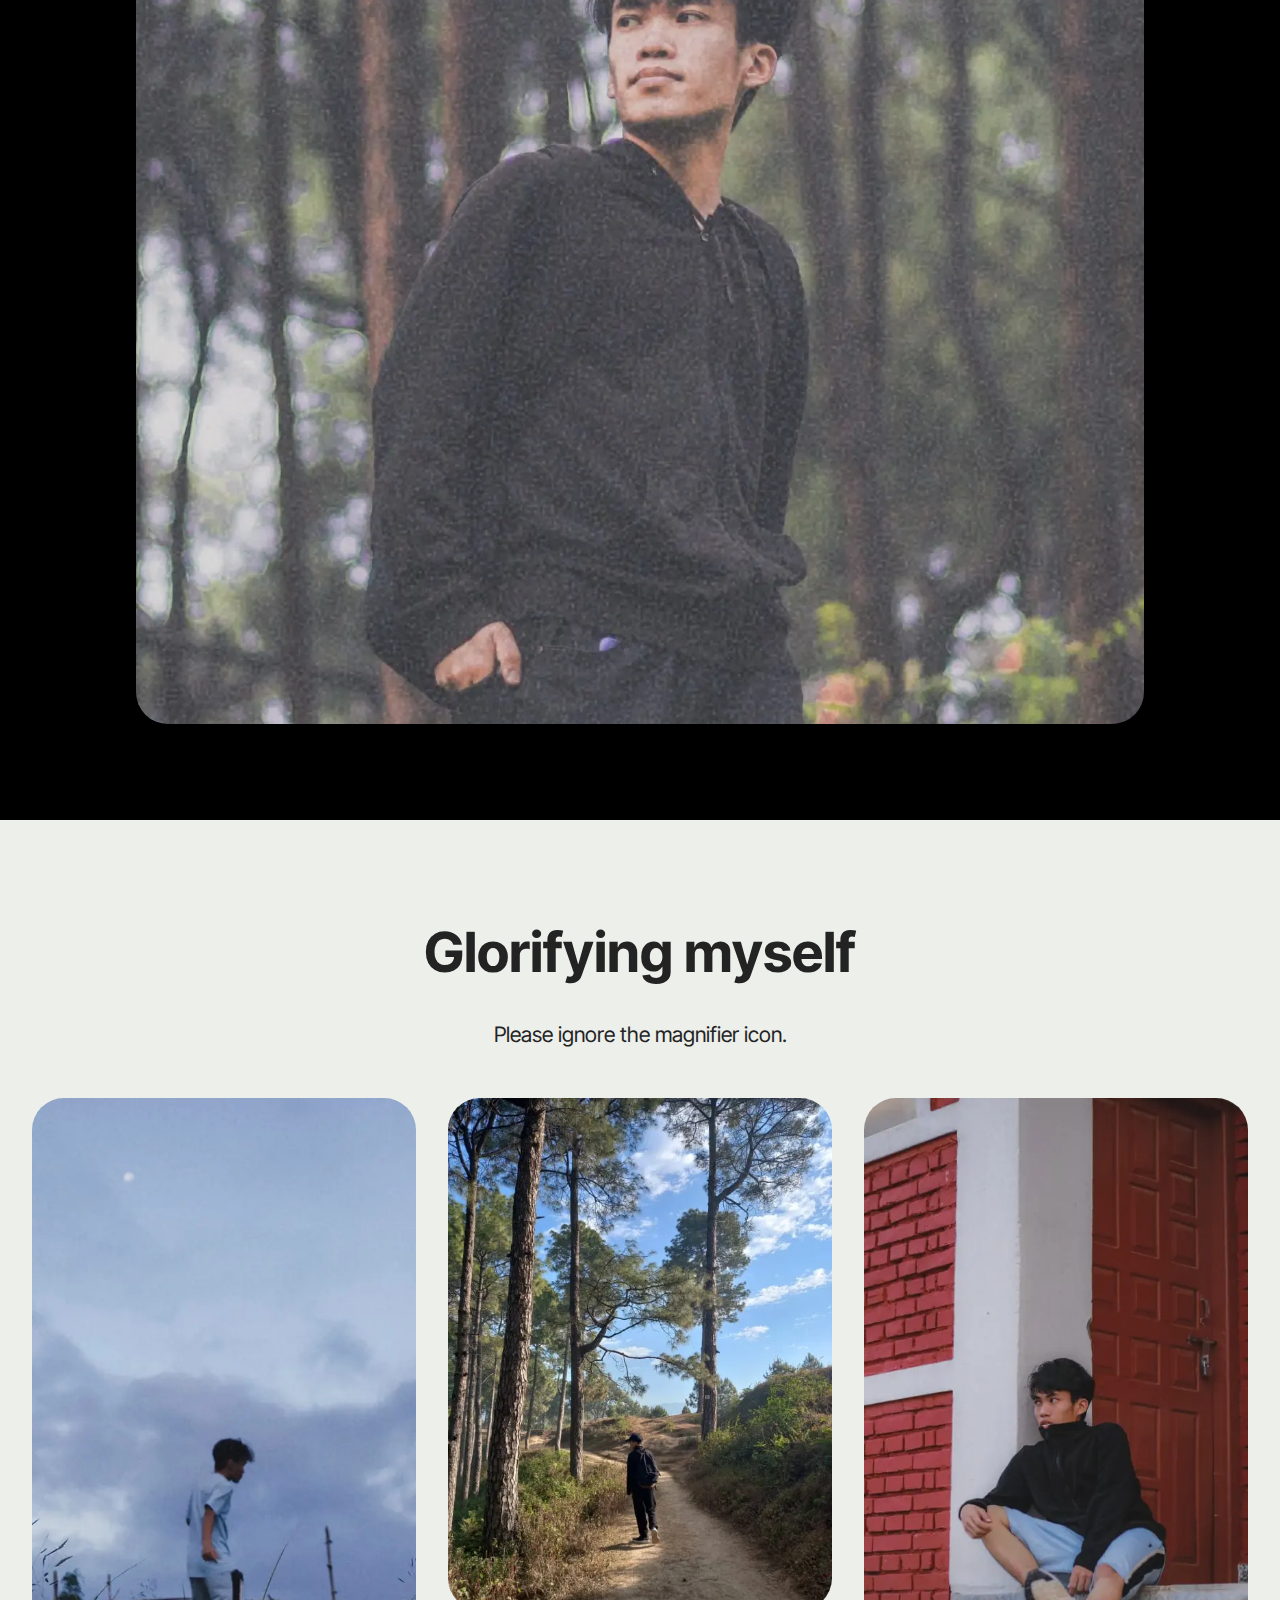
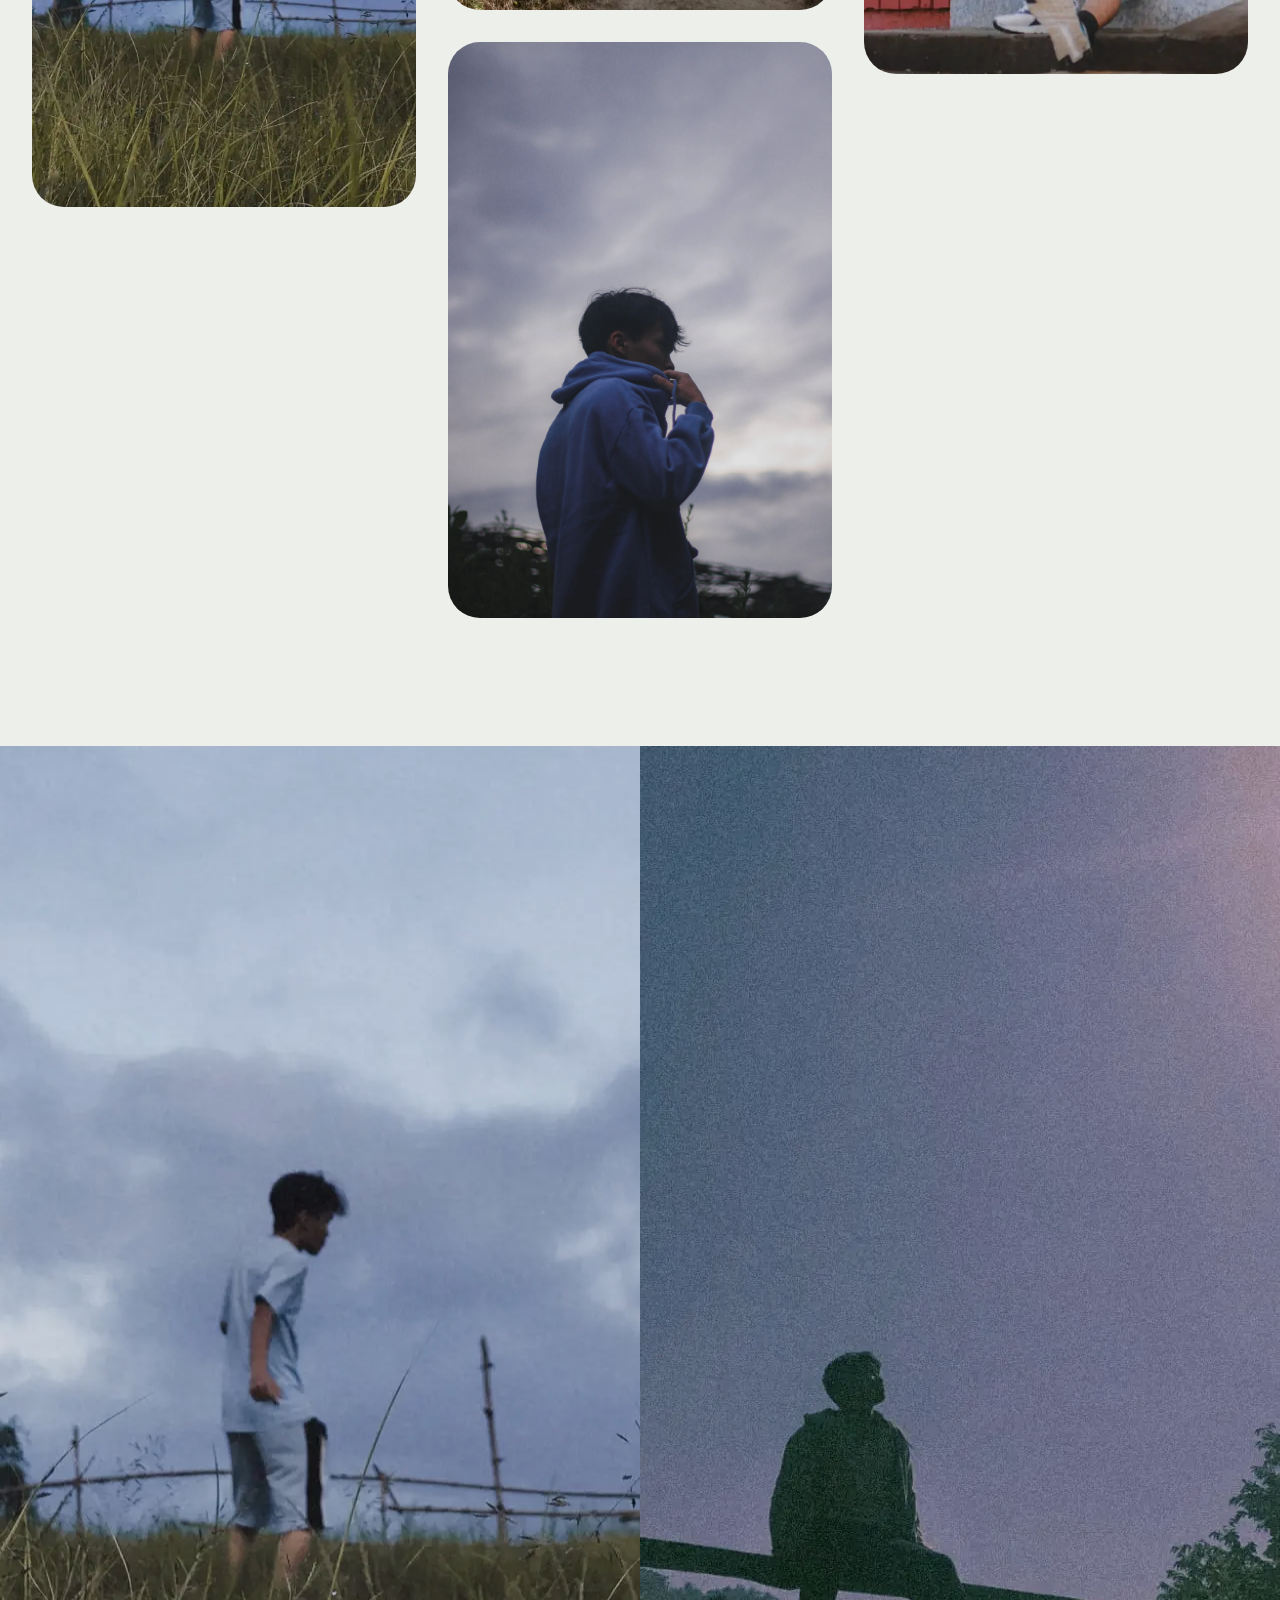
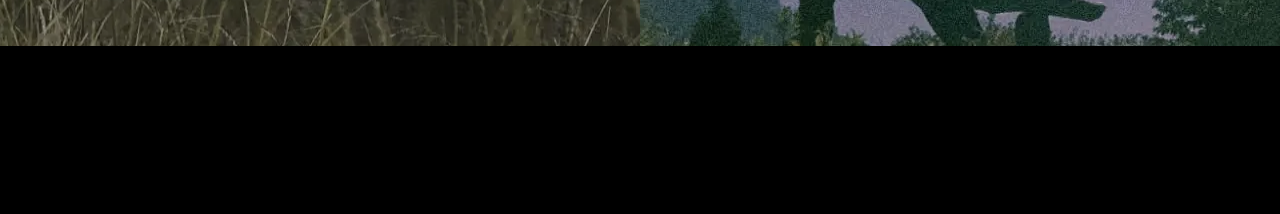
==== commit ea01c5d4: "removed ads" ====
--- a/about.html
+++ b/about.html
@@ -269,7 +269,7 @@
             
         </div>
     </div>
-</section><section class="display-7" style="padding: 0;align-items: center;justify-content: center;flex-wrap: wrap;    align-content: center;display: flex;position: relative;height: 4rem;"><a href="https://mobiri.se/3328014" style="flex: 1 1;height: 4rem;position: absolute;width: 100%;z-index: 1;"><img alt="" style="height: 4rem;" src="[data-uri]"></a><p style="margin: 0;text-align: center;" class="display-7">&#8204;</p><a style="z-index:1" href="https://mobirise.com/builder/ai-website-maker.html">Best AI Website Maker</a></section><script src="assets/bootstrap/js/bootstrap.bundle.min.js"></script>  <script src="assets/smoothscroll/smooth-scroll.js"></script>  <script src="assets/ytplayer/index.js"></script>  <script src="assets/dropdown/js/navbar-dropdown.js"></script>  <script src="assets/masonry/masonry.pkgd.min.js"></script>  <script src="assets/imagesloaded/imagesloaded.pkgd.min.js"></script>  <script src="assets/theme/js/script.js"></script>  <script src="assets/gallery/player.min.js"></script>  <script src="assets/gallery/script.js"></script>  
+</section><script src="assets/bootstrap/js/bootstrap.bundle.min.js"></script>  <script src="assets/smoothscroll/smooth-scroll.js"></script>  <script src="assets/ytplayer/index.js"></script>  <script src="assets/dropdown/js/navbar-dropdown.js"></script>  <script src="assets/masonry/masonry.pkgd.min.js"></script>  <script src="assets/imagesloaded/imagesloaded.pkgd.min.js"></script>  <script src="assets/theme/js/script.js"></script>  <script src="assets/gallery/player.min.js"></script>  <script src="assets/gallery/script.js"></script>  
   
   
   <input name="animation" type="hidden">
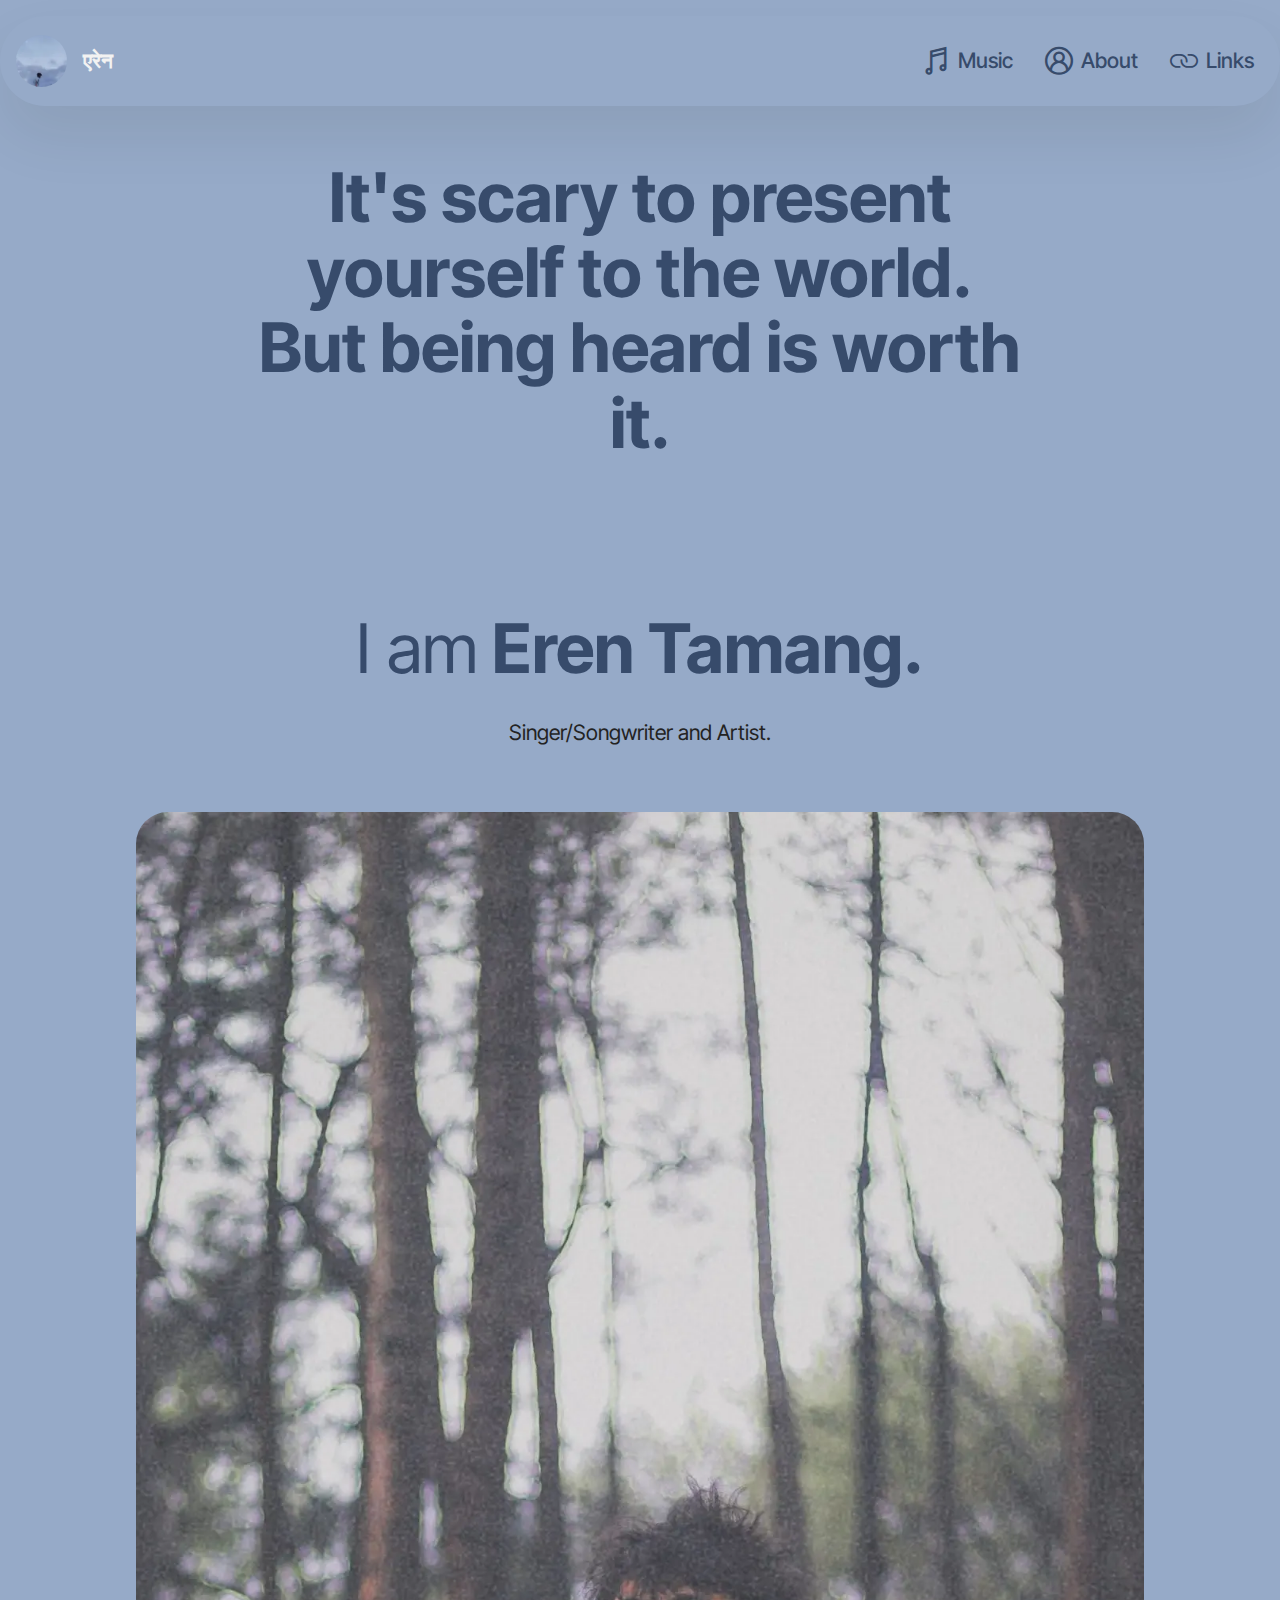
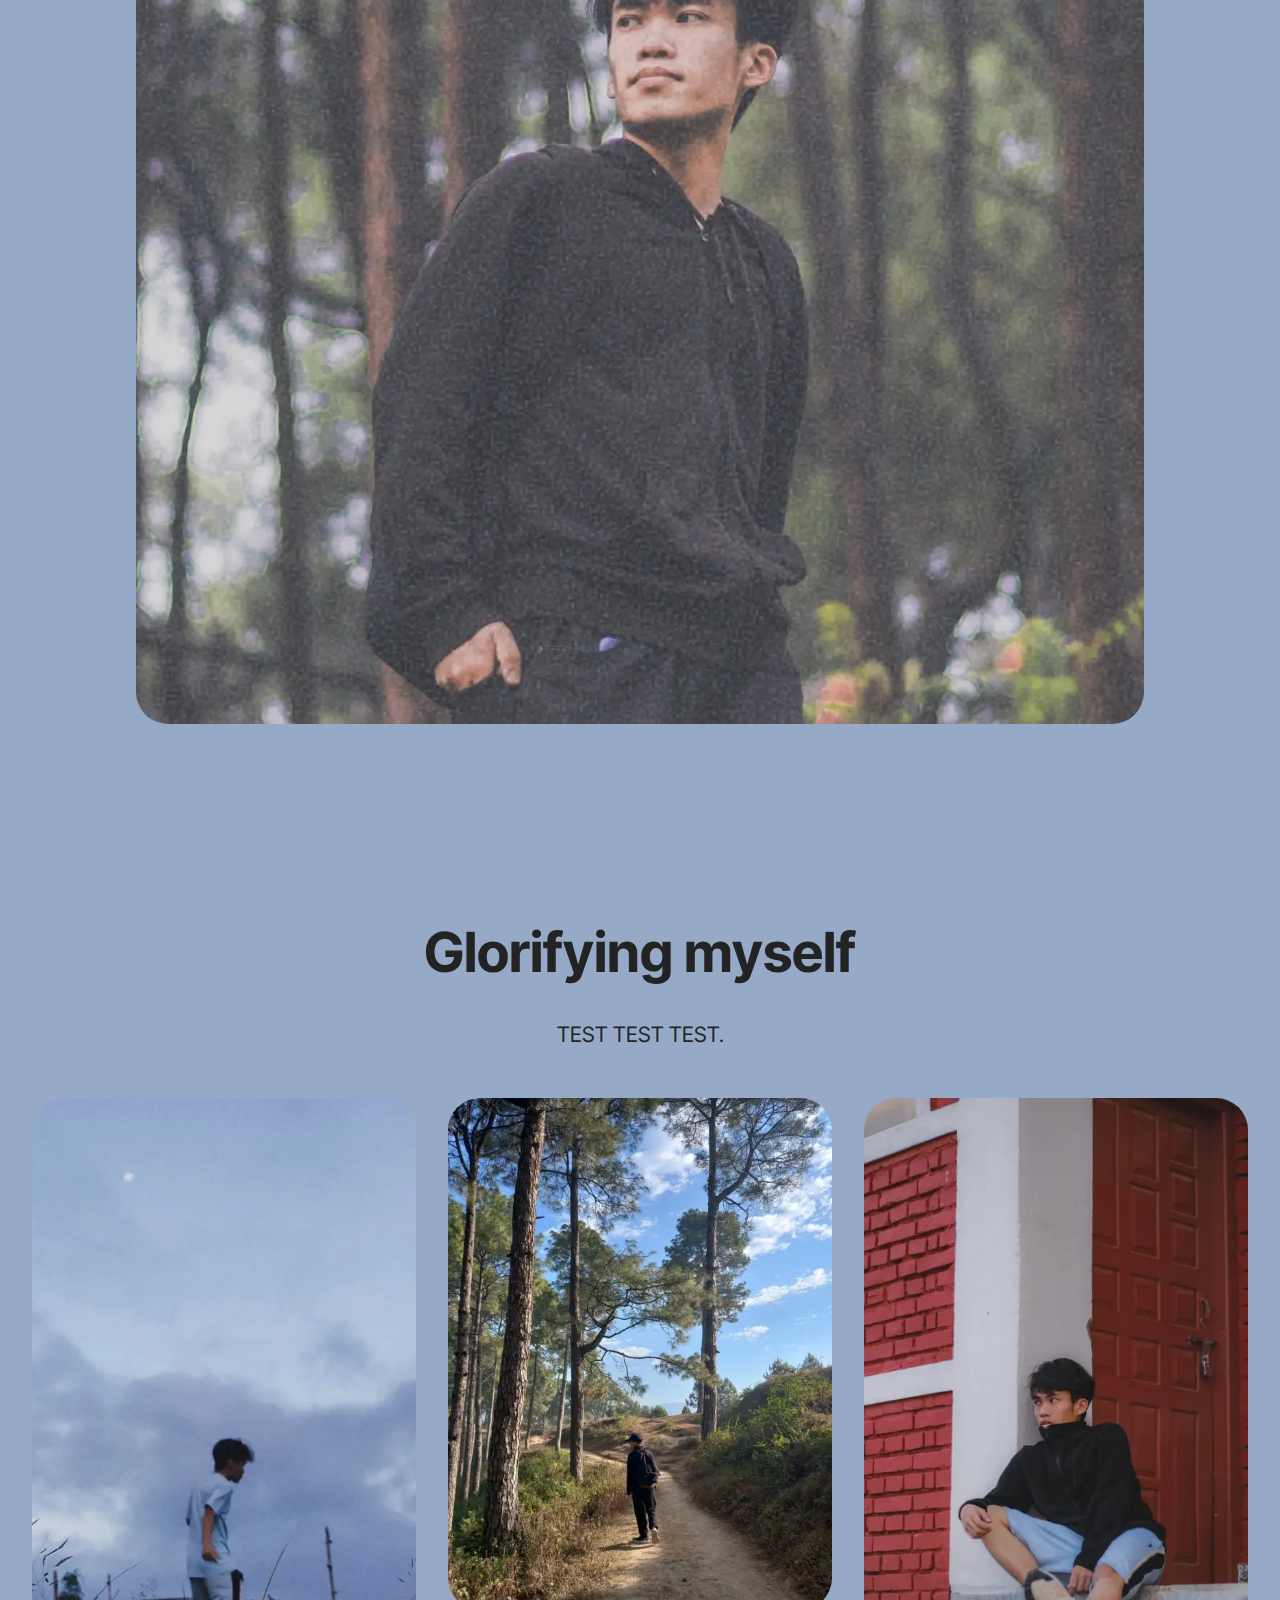
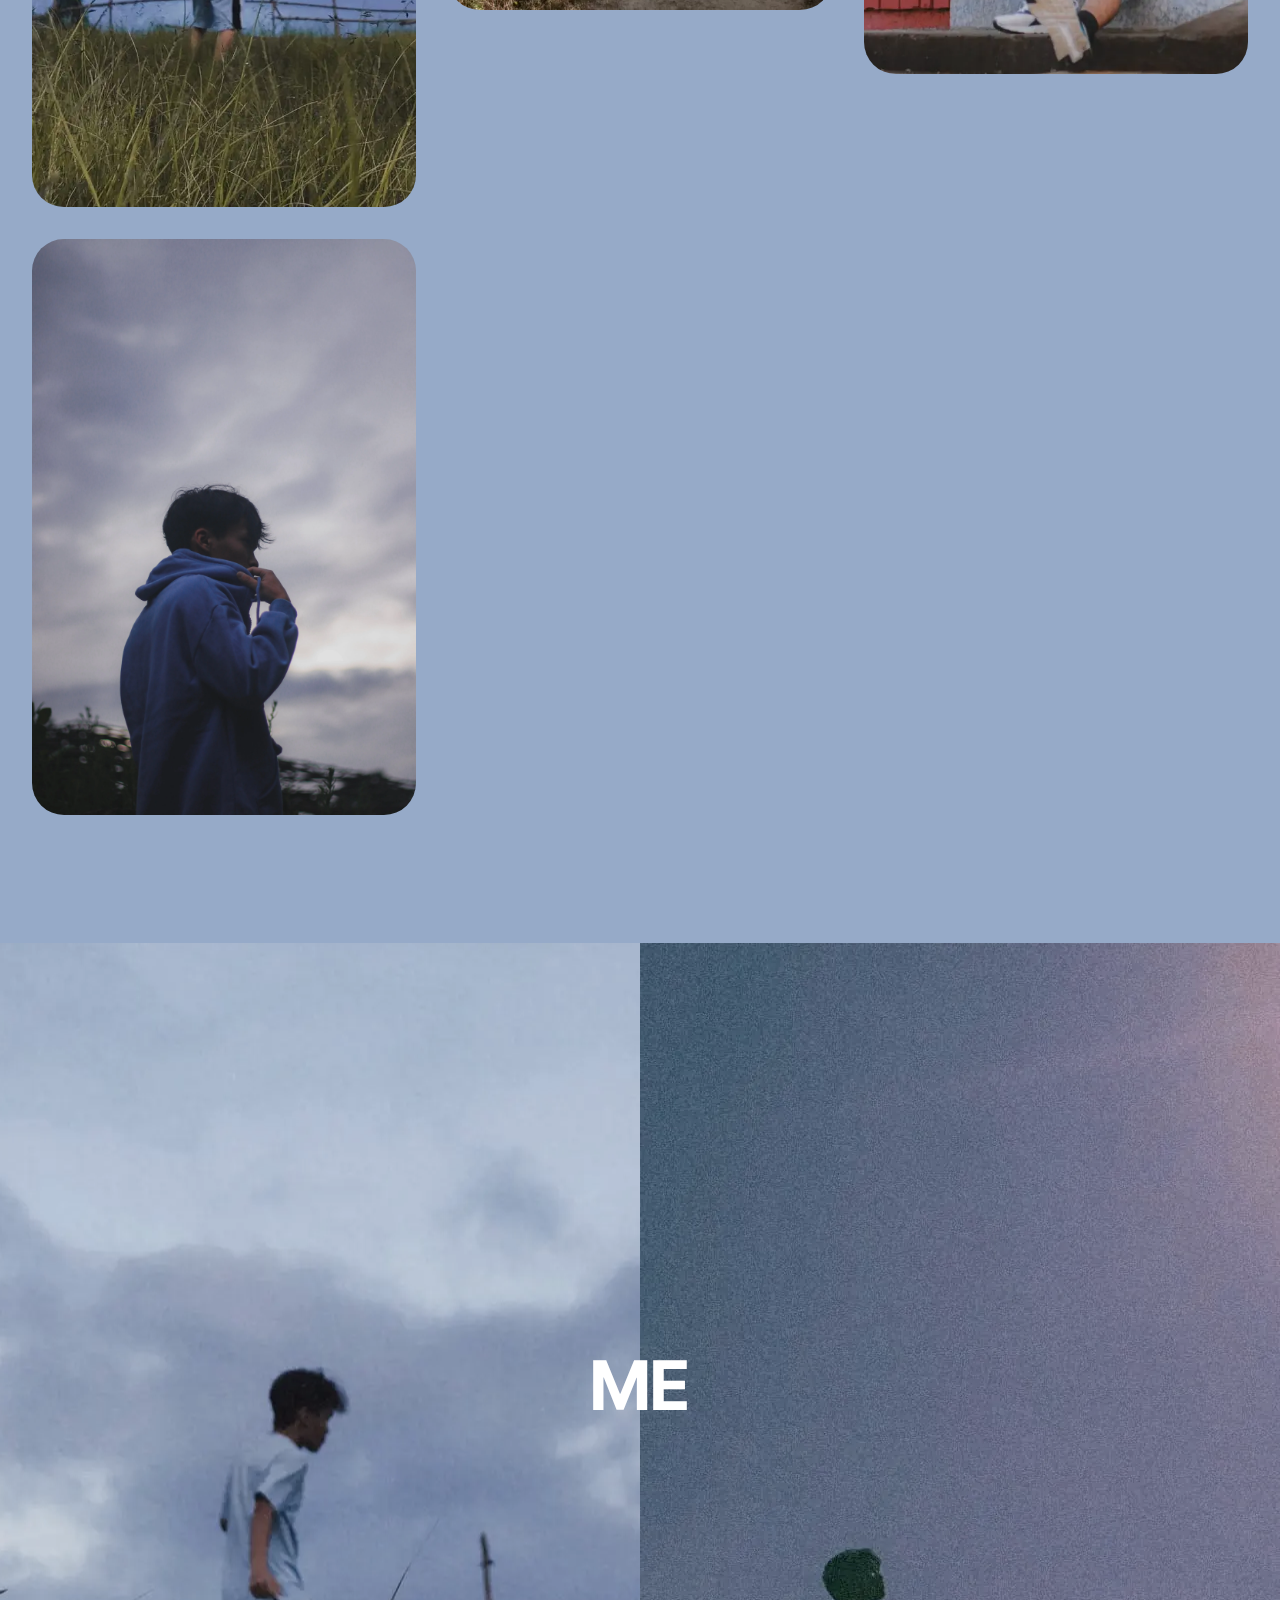
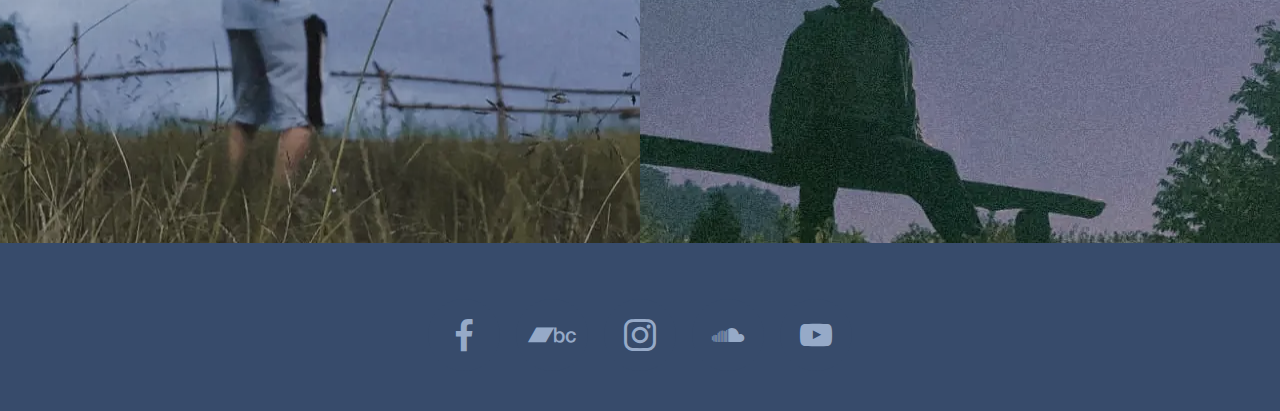
==== commit 53746929: "color changes" ====
--- a/about.html
+++ b/about.html
@@ -25,7 +25,7 @@
   <noscript><link rel="stylesheet" href="https://fonts.googleapis.com/css?family=Inter+Tight:100,200,300,400,500,600,700,800,900,100i,200i,300i,400i,500i,600i,700i,800i,900i&display=swap"></noscript>
   <link rel="preload" href="https://fonts.googleapis.com/css?family=Noto+Sans:100,200,300,400,500,600,700,800,900,100i,200i,300i,400i,500i,600i,700i,800i,900i&display=swap" as="style" onload="this.onload=null;this.rel='stylesheet'">
   <noscript><link rel="stylesheet" href="https://fonts.googleapis.com/css?family=Noto+Sans:100,200,300,400,500,600,700,800,900,100i,200i,300i,400i,500i,600i,700i,800i,900i&display=swap"></noscript>
-  <link rel="preload" as="style" href="assets/mobirise/css/mbr-additional.css?v=MggATa"><link rel="stylesheet" href="assets/mobirise/css/mbr-additional.css?v=MggATa" type="text/css">
+  <link rel="preload" as="style" href="assets/mobirise/css/mbr-additional.css?v=ikjrsI"><link rel="stylesheet" href="assets/mobirise/css/mbr-additional.css?v=ikjrsI" type="text/css">
 
   
   
@@ -55,9 +55,9 @@
 				</div>
 			</button>
 			<div class="collapse navbar-collapse" id="navbarSupportedContent">
-				<ul class="navbar-nav nav-dropdown nav-right" data-app-modern-menu="true"><li class="nav-item"><a class="nav-link link text-primary display-4" href="music.html"><span class="mobi-mbri mobi-mbri-music mbr-iconfont mbr-iconfont-btn"></span>Music</a></li><li class="nav-item">
-						<a class="nav-link link text-primary display-4" href="about.html#header13-i"><span class="mobi-mbri mobi-mbri-user-2 mbr-iconfont mbr-iconfont-btn"></span>About</a>
-					</li><li class="nav-item"><a class="nav-link link text-primary display-4" href="links.html#social02-e" target="_blank"><span class="mbrib-link mbr-iconfont mbr-iconfont-btn"></span>Links</a></li></ul>
+				<ul class="navbar-nav nav-dropdown nav-right" data-app-modern-menu="true"><li class="nav-item"><a class="nav-link link text-secondary display-4" href="music.html"><span class="mobi-mbri mobi-mbri-music mbr-iconfont mbr-iconfont-btn"></span>Music</a></li><li class="nav-item">
+						<a class="nav-link link text-secondary display-4" href="about.html#header13-i"><span class="mobi-mbri mobi-mbri-user-2 mbr-iconfont mbr-iconfont-btn"></span>About</a>
+					</li><li class="nav-item"><a class="nav-link link text-secondary display-4" href="links.html#social02-e" target="_blank"><span class="mbrib-link mbr-iconfont mbr-iconfont-btn"></span>Links</a></li></ul>
 				
 			</div>
 		</div>
@@ -74,8 +74,7 @@
     <div class="row justify-content-center">
       <div class="col-md-12 mb-5 content-head">
         <h1 class="mbr-section-title mbr-fonts-style display-1"><strong>It's scary to present yourself to the world. But being heard is worth it.</strong><br><br><br>I am<strong>&nbsp;Eren Tamang.</strong></h1>
-        <p class="mbr-text mbr-fonts-style mt-4 display-7">
-          Lorem ipsum dolor sit amet.</p>
+        <p class="mbr-text mbr-fonts-style mt-4 display-7">Singer/Songwriter and Artist.</p>
         
       </div>
     </div>
@@ -97,14 +96,14 @@
             <div class="col-12 content-head">
                 <div class="mbr-section-head mb-5">
                     <h3 class="mbr-section-title mbr-fonts-style align-center m-0 display-2"><strong>Glorifying myself</strong></h3>
-                    <h4 class="mbr-section-subtitle mbr-fonts-style align-center mb-0 mt-4 display-7">Please ignore the magnifier icon.</h4>
+                    <h4 class="mbr-section-subtitle mbr-fonts-style align-center mb-0 mt-4 display-7">TEST TEST TEST.</h4>
                 </div>
             </div>
         </div>
         <div class="row mbr-gallery mbr-masonry" data-masonry="{&quot;percentPosition&quot;: true }">
             <div class="col-12 col-md-6 col-lg-4 item gallery-image">
-                <div class="item-wrapper" data-toggle="modal" data-bs-toggle="modal" data-target="#ujn4UwU1dw-modal" data-bs-target="#ujn4UwU1dw-modal">
-                    <img class="w-100" src="assets/images/img-1658017785788-561x1037.webp" alt="" data-slide-to="0" data-bs-slide-to="0" data-target="#lb-ujn4UwU1dw" data-bs-target="#lb-ujn4UwU1dw">
+                <div class="item-wrapper" data-toggle="modal" data-bs-toggle="modal" data-target="#urgdoPWUS7-modal" data-bs-target="#urgdoPWUS7-modal">
+                    <img class="w-100" src="assets/images/img-1658017785788-561x1037.webp" alt="" data-slide-to="0" data-bs-slide-to="0" data-target="#lb-urgdoPWUS7" data-bs-target="#lb-urgdoPWUS7">
                     <div class="icon-wrapper">
                         <span class="mobi-mbri mobi-mbri-search mbr-iconfont mbr-iconfont-btn"></span>
                     </div>
@@ -112,8 +111,8 @@
                 
             </div>
             <div class="col-12 col-md-6 col-lg-4 item gallery-image">
-                <div class="item-wrapper" data-toggle="modal" data-bs-toggle="modal" data-target="#ujn4UwU1dw-modal" data-bs-target="#ujn4UwU1dw-modal">
-                    <img class="w-100" src="assets/images/whatsapp-image-2024-01-15-at-6.12.03-pm-561x748.webp" alt="" data-slide-to="1" data-bs-slide-to="1" data-target="#lb-ujn4UwU1dw" data-bs-target="#lb-ujn4UwU1dw">
+                <div class="item-wrapper" data-toggle="modal" data-bs-toggle="modal" data-target="#urgdoPWUS7-modal" data-bs-target="#urgdoPWUS7-modal">
+                    <img class="w-100" src="assets/images/whatsapp-image-2024-01-15-at-6.12.03-pm-561x748.webp" alt="" data-slide-to="1" data-bs-slide-to="1" data-target="#lb-urgdoPWUS7" data-bs-target="#lb-urgdoPWUS7">
                     <div class="icon-wrapper">
                         <span class="mobi-mbri mobi-mbri-search mbr-iconfont mbr-iconfont-btn"></span>
                     </div>
@@ -125,29 +124,29 @@
             
             
             <div class="col-12 col-md-6 col-lg-4 item gallery-image">
-                <div class="item-wrapper" data-toggle="modal" data-bs-toggle="modal" data-target="#ujn4UwU1dw-modal" data-bs-target="#ujn4UwU1dw-modal">
-                    <img class="w-100" src="assets/images/img-5667-561x842.webp" alt="" data-slide-to="2" data-bs-slide-to="2" data-target="#lb-ujn4UwU1dw" data-bs-target="#lb-ujn4UwU1dw">
+                <div class="item-wrapper" data-toggle="modal" data-bs-toggle="modal" data-target="#urgdoPWUS7-modal" data-bs-target="#urgdoPWUS7-modal">
+                    <img class="w-100" src="assets/images/img-5667-561x842.webp" alt="" data-slide-to="2" data-bs-slide-to="2" data-target="#lb-urgdoPWUS7" data-bs-target="#lb-urgdoPWUS7">
                     <div class="icon-wrapper">
                         <span class="mobi-mbri mobi-mbri-search mbr-iconfont mbr-iconfont-btn"></span>
                     </div>
                 </div>
                 
             </div><div class="col-12 col-md-6 col-lg-4 item gallery-image">
-                <div class="item-wrapper" data-toggle="modal" data-bs-toggle="modal" data-target="#ujn4UwU1dw-modal" data-bs-target="#ujn4UwU1dw-modal">
-                    <img class="w-100" src="assets/images/img-5488-4000x6000.webp" alt="" data-slide-to="3" data-bs-slide-to="3" data-target="#lb-ujn4UwU1dw" data-bs-target="#lb-ujn4UwU1dw">
-                    <div class="icon-wrapper">
-                        <span class="mobi-mbri mobi-mbri-search mbr-iconfont mbr-iconfont-btn"></span>
-                    </div>
-                </div>
-                
-            </div>
-        </div>
-
-        <div class="modal mbr-slider" tabindex="-1" role="dialog" aria-hidden="true" id="ujn4UwU1dw-modal">
+                <div class="item-wrapper" data-toggle="modal" data-bs-toggle="modal" data-target="#urgdoPWUS7-modal" data-bs-target="#urgdoPWUS7-modal">
+                    <img class="w-100" src="assets/images/img-5488-4000x6000.webp" alt="" data-slide-to="3" data-bs-slide-to="3" data-target="#lb-urgdoPWUS7" data-bs-target="#lb-urgdoPWUS7">
+                    <div class="icon-wrapper">
+                        <span class="mobi-mbri mobi-mbri-search mbr-iconfont mbr-iconfont-btn"></span>
+                    </div>
+                </div>
+                
+            </div>
+        </div>
+
+        <div class="modal mbr-slider" tabindex="-1" role="dialog" aria-hidden="true" id="urgdoPWUS7-modal">
             <div class="modal-dialog" role="document">
                 <div class="modal-content">
                     <div class="modal-body">
-                        <div class="carousel slide" id="lb-ujn4UwU1dw" data-ride="carousel" data-bs-ride="carousel" data-interval="6000" data-bs-interval="6000">
+                        <div class="carousel slide" id="lb-urgdoPWUS7" data-ride="carousel" data-bs-ride="carousel" data-interval="6000" data-bs-interval="6000">
                             <div class="carousel-inner">
                                 <div class="carousel-item active">
                                     <img class="d-block w-100" src="assets/images/img-1658017785788-561x1037.webp" alt="Mobirise Website Builder">
@@ -166,9 +165,9 @@
                                 </div>
                             </div>
                             <ol class="carousel-indicators">
-                                <li data-slide-to="0" data-bs-slide-to="0" class="active" data-target="#lb-ujn4UwU1dw" data-bs-target="#lb-ujn4UwU1dw"></li>
-                                <li data-slide-to="1" data-bs-slide-to="1" data-target="#lb-ujn4UwU1dw" data-bs-target="#lb-ujn4UwU1dw"></li>
-                                <li data-slide-to="2" data-bs-slide-to="2" data-target="#lb-ujn4UwU1dw" data-bs-target="#lb-ujn4UwU1dw"></li><li data-slide-to="3" data-bs-slide-to="3" data-target="#lb-ujn4UwU1dw" data-bs-target="#lb-ujn4UwU1dw"></li>
+                                <li data-slide-to="0" data-bs-slide-to="0" class="active" data-target="#lb-urgdoPWUS7" data-bs-target="#lb-urgdoPWUS7"></li>
+                                <li data-slide-to="1" data-bs-slide-to="1" data-target="#lb-urgdoPWUS7" data-bs-target="#lb-urgdoPWUS7"></li>
+                                <li data-slide-to="2" data-bs-slide-to="2" data-target="#lb-urgdoPWUS7" data-bs-target="#lb-urgdoPWUS7"></li><li data-slide-to="3" data-bs-slide-to="3" data-target="#lb-urgdoPWUS7" data-bs-target="#lb-urgdoPWUS7"></li>
                                 
                                 
                                 
@@ -176,11 +175,11 @@
                             </ol>
                             <a role="button" href="" class="close" data-dismiss="modal" data-bs-dismiss="modal" aria-label="Close">
                             </a>
-                            <a class="carousel-control-prev carousel-control" role="button" data-slide="prev" data-bs-slide="prev" href="#lb-ujn4UwU1dw">
+                            <a class="carousel-control-prev carousel-control" role="button" data-slide="prev" data-bs-slide="prev" href="#lb-urgdoPWUS7">
                                 <span class="mobi-mbri mobi-mbri-arrow-prev" aria-hidden="true"></span>
                                 <span class="sr-only visually-hidden">Previous</span>
                             </a>
-                            <a class="carousel-control-next carousel-control" role="button" data-slide="next" data-bs-slide="next" href="#lb-ujn4UwU1dw">
+                            <a class="carousel-control-next carousel-control" role="button" data-slide="next" data-bs-slide="next" href="#lb-urgdoPWUS7">
                                 <span class="mobi-mbri mobi-mbri-arrow-next" aria-hidden="true"></span>
                                 <span class="sr-only visually-hidden">Next</span>
                             </a>
@@ -245,8 +244,8 @@
                         </a>
                     </div>
                     <div class="soc-item">
-                        <a href="https://mobiri.se/" target="_blank">
-                            <span class="mbr-iconfont socicon-twitter socicon"></span>
+                        <a href="http://bandcamp.com" target="_blank">
+                            <span class="mbr-iconfont socicon-bandcamp socicon" style="font-size: 48px;"></span>
                         </a>
                     </div>
                     <div class="soc-item">
@@ -255,21 +254,21 @@
                         </a>
                     </div>
                     <div class="soc-item">
-                        <a href="https://mobiri.se/" target="_blank">
-                            <span class="mbr-iconfont socicon socicon-linkedin"></span>
-                        </a>
-                    </div>
-                    <div class="soc-item">
-                        <a href="https://mobiri.se/" target="_blank">
-                            <span class="mbr-iconfont socicon socicon-twitch"></span>
-                        </a>
-                    </div>
-                </div>
-            </div>
-            
-        </div>
-    </div>
-</section><script src="assets/bootstrap/js/bootstrap.bundle.min.js"></script>  <script src="assets/smoothscroll/smooth-scroll.js"></script>  <script src="assets/ytplayer/index.js"></script>  <script src="assets/dropdown/js/navbar-dropdown.js"></script>  <script src="assets/masonry/masonry.pkgd.min.js"></script>  <script src="assets/imagesloaded/imagesloaded.pkgd.min.js"></script>  <script src="assets/theme/js/script.js"></script>  <script src="assets/gallery/player.min.js"></script>  <script src="assets/gallery/script.js"></script>  
+                        <a href="http://soundcloud.com" target="_blank">
+                            <span class="mbr-iconfont socicon-soundcloud socicon"></span>
+                        </a>
+                    </div>
+                    <div class="soc-item">
+                        <a href="http://youtube.com" target="_blank">
+                            <span class="mbr-iconfont socicon-youtube socicon"></span>
+                        </a>
+                    </div>
+                </div>
+            </div>
+            
+        </div>
+    </div>
+</section>
   
   
   <input name="animation" type="hidden">
--- a/assets/mobirise/css/mbr-additional.css
+++ b/assets/mobirise/css/mbr-additional.css
@@ -146,24 +146,24 @@
   border-radius: 4px;
 }
 .bg-primary {
-  background-color: #ffa600 !important;
+  background-color: #96aac8 !important;
 }
 .bg-success {
   background-color: #3a341c !important;
 }
 .bg-info {
-  background-color: #ffffff !important;
+  background-color: #f2f2f2 !important;
 }
 .bg-warning {
-  background-color: #a0e2e1 !important;
+  background-color: #2f2f2f !important;
 }
 .bg-danger {
-  background-color: #d8c22e !important;
+  background-color: #ffa600 !important;
 }
 .btn-primary,
 .btn-primary:active {
-  background-color: #ffa600 !important;
-  border-color: #ffa600 !important;
+  background-color: #96aac8 !important;
+  border-color: #96aac8 !important;
   color: #ffffff !important;
   box-shadow: none;
 }
@@ -172,21 +172,21 @@
 .btn-primary.focus,
 .btn-primary.active {
   color: inherit;
-  background-color: #ffb833 !important;
-  border-color: #ffb833 !important;
+  background-color: #b7c5da !important;
+  border-color: #b7c5da !important;
   box-shadow: none;
 }
 .btn-primary.disabled,
 .btn-primary:disabled {
   color: #ffffff !important;
-  background-color: #ffb833 !important;
-  border-color: #ffb833 !important;
+  background-color: #b7c5da !important;
+  border-color: #b7c5da !important;
 }
 .btn-secondary,
 .btn-secondary:active {
-  background-color: #ffd7ef !important;
-  border-color: #ffd7ef !important;
-  color: #d70081 !important;
+  background-color: #374b6b !important;
+  border-color: #374b6b !important;
+  color: #ffffff !important;
   box-shadow: none;
 }
 .btn-secondary:hover,
@@ -194,21 +194,21 @@
 .btn-secondary.focus,
 .btn-secondary.active {
   color: inherit;
-  background-color: #ffffff !important;
-  border-color: #ffffff !important;
+  background-color: #48638d !important;
+  border-color: #48638d !important;
   box-shadow: none;
 }
 .btn-secondary.disabled,
 .btn-secondary:disabled {
-  color: #d70081 !important;
-  background-color: #ffffff !important;
-  border-color: #ffffff !important;
+  color: #ffffff !important;
+  background-color: #48638d !important;
+  border-color: #48638d !important;
 }
 .btn-info,
 .btn-info:active {
-  background-color: #ffffff !important;
-  border-color: #ffffff !important;
-  color: #808080 !important;
+  background-color: #f2f2f2 !important;
+  border-color: #f2f2f2 !important;
+  color: #727272 !important;
   box-shadow: none;
 }
 .btn-info:hover,
@@ -222,7 +222,7 @@
 }
 .btn-info.disabled,
 .btn-info:disabled {
-  color: #808080 !important;
+  color: #727272 !important;
   background-color: #ffffff !important;
   border-color: #ffffff !important;
 }
@@ -250,9 +250,9 @@
 }
 .btn-warning,
 .btn-warning:active {
-  background-color: #a0e2e1 !important;
-  border-color: #a0e2e1 !important;
-  color: #1f6463 !important;
+  background-color: #2f2f2f !important;
+  border-color: #2f2f2f !important;
+  color: #ffffff !important;
   box-shadow: none;
 }
 .btn-warning:hover,
@@ -260,20 +260,20 @@
 .btn-warning.focus,
 .btn-warning.active {
   color: inherit;
-  background-color: #c7eeed !important;
-  border-color: #c7eeed !important;
+  background-color: #494949 !important;
+  border-color: #494949 !important;
   box-shadow: none;
 }
 .btn-warning.disabled,
 .btn-warning:disabled {
-  color: #1f6463 !important;
-  background-color: #c7eeed !important;
-  border-color: #c7eeed !important;
+  color: #ffffff !important;
+  background-color: #494949 !important;
+  border-color: #494949 !important;
 }
 .btn-danger,
 .btn-danger:active {
-  background-color: #d8c22e !important;
-  border-color: #d8c22e !important;
+  background-color: #ffa600 !important;
+  border-color: #ffa600 !important;
   color: #ffffff !important;
   box-shadow: none;
 }
@@ -282,15 +282,15 @@
 .btn-danger.focus,
 .btn-danger.active {
   color: inherit;
-  background-color: #e0cf59 !important;
-  border-color: #e0cf59 !important;
+  background-color: #ffb833 !important;
+  border-color: #ffb833 !important;
   box-shadow: none;
 }
 .btn-danger.disabled,
 .btn-danger:disabled {
   color: #ffffff !important;
-  background-color: #e0cf59 !important;
-  border-color: #e0cf59 !important;
+  background-color: #ffb833 !important;
+  border-color: #ffb833 !important;
 }
 .btn-white,
 .btn-white:active {
@@ -339,65 +339,65 @@
 .btn-primary-outline,
 .btn-primary-outline:active {
   background-color: transparent !important;
-  border-color: #ffa600;
-  color: #ffa600;
+  border-color: #96aac8;
+  color: #96aac8;
 }
 .btn-primary-outline:hover,
 .btn-primary-outline:focus,
 .btn-primary-outline.focus,
 .btn-primary-outline.active {
-  color: #a86e00 !important;
+  color: #5d7caa !important;
   background-color: transparent !important;
-  border-color: #a86e00 !important;
+  border-color: #5d7caa !important;
   box-shadow: none !important;
 }
 .btn-primary-outline.disabled,
 .btn-primary-outline:disabled {
   color: #ffffff !important;
-  background-color: #ffa600 !important;
-  border-color: #ffa600 !important;
+  background-color: #96aac8 !important;
+  border-color: #96aac8 !important;
 }
 .btn-secondary-outline,
 .btn-secondary-outline:active {
   background-color: transparent !important;
-  border-color: #ffd7ef;
-  color: #ffd7ef;
+  border-color: #374b6b;
+  color: #374b6b;
 }
 .btn-secondary-outline:hover,
 .btn-secondary-outline:focus,
 .btn-secondary-outline.focus,
 .btn-secondary-outline.active {
-  color: #ff80cc !important;
+  color: #1a2332 !important;
   background-color: transparent !important;
-  border-color: #ff80cc !important;
+  border-color: #1a2332 !important;
   box-shadow: none !important;
 }
 .btn-secondary-outline.disabled,
 .btn-secondary-outline:disabled {
-  color: #d70081 !important;
-  background-color: #ffd7ef !important;
-  border-color: #ffd7ef !important;
+  color: #ffffff !important;
+  background-color: #374b6b !important;
+  border-color: #374b6b !important;
 }
 .btn-info-outline,
 .btn-info-outline:active {
   background-color: transparent !important;
-  border-color: #ffffff;
-  color: #ffffff;
+  border-color: #f2f2f2;
+  color: #f2f2f2;
 }
 .btn-info-outline:hover,
 .btn-info-outline:focus,
 .btn-info-outline.focus,
 .btn-info-outline.active {
-  color: #d4d4d4 !important;
+  color: #c7c7c7 !important;
   background-color: transparent !important;
-  border-color: #d4d4d4 !important;
+  border-color: #c7c7c7 !important;
   box-shadow: none !important;
 }
 .btn-info-outline.disabled,
 .btn-info-outline:disabled {
-  color: #808080 !important;
-  background-color: #ffffff !important;
-  border-color: #ffffff !important;
+  color: #727272 !important;
+  background-color: #f2f2f2 !important;
+  border-color: #f2f2f2 !important;
 }
 .btn-success-outline,
 .btn-success-outline:active {
@@ -423,44 +423,44 @@
 .btn-warning-outline,
 .btn-warning-outline:active {
   background-color: transparent !important;
-  border-color: #a0e2e1;
-  color: #a0e2e1;
+  border-color: #2f2f2f;
+  color: #2f2f2f;
 }
 .btn-warning-outline:hover,
 .btn-warning-outline:focus,
 .btn-warning-outline.focus,
 .btn-warning-outline.active {
-  color: #5ececc !important;
+  color: #040404 !important;
   background-color: transparent !important;
-  border-color: #5ececc !important;
+  border-color: #040404 !important;
   box-shadow: none !important;
 }
 .btn-warning-outline.disabled,
 .btn-warning-outline:disabled {
-  color: #1f6463 !important;
-  background-color: #a0e2e1 !important;
-  border-color: #a0e2e1 !important;
+  color: #ffffff !important;
+  background-color: #2f2f2f !important;
+  border-color: #2f2f2f !important;
 }
 .btn-danger-outline,
 .btn-danger-outline:active {
   background-color: transparent !important;
-  border-color: #d8c22e;
-  color: #d8c22e;
+  border-color: #ffa600;
+  color: #ffa600;
 }
 .btn-danger-outline:hover,
 .btn-danger-outline:focus,
 .btn-danger-outline.focus,
 .btn-danger-outline.active {
-  color: #94841c !important;
+  color: #a86e00 !important;
   background-color: transparent !important;
-  border-color: #94841c !important;
+  border-color: #a86e00 !important;
   box-shadow: none !important;
 }
 .btn-danger-outline.disabled,
 .btn-danger-outline:disabled {
   color: #ffffff !important;
-  background-color: #d8c22e !important;
-  border-color: #d8c22e !important;
+  background-color: #ffa600 !important;
+  border-color: #ffa600 !important;
 }
 .btn-black-outline,
 .btn-black-outline:active {
@@ -505,22 +505,22 @@
   border-color: #fafafa !important;
 }
 .text-primary {
-  color: #ffa600 !important;
+  color: #96aac8 !important;
 }
 .text-secondary {
-  color: #ffd7ef !important;
+  color: #374b6b !important;
 }
 .text-success {
   color: #3a341c !important;
 }
 .text-info {
-  color: #ffffff !important;
+  color: #f2f2f2 !important;
 }
 .text-warning {
-  color: #a0e2e1 !important;
+  color: #2f2f2f !important;
 }
 .text-danger {
-  color: #d8c22e !important;
+  color: #ffa600 !important;
 }
 .text-white {
   color: #fafafa !important;
@@ -531,12 +531,12 @@
 a.text-primary:hover,
 a.text-primary:focus,
 a.text-primary.active {
-  color: #996400 !important;
+  color: #5574a3 !important;
 }
 a.text-secondary:hover,
 a.text-secondary:focus,
 a.text-secondary.active {
-  color: #ff71c6 !important;
+  color: #141c28 !important;
 }
 a.text-success:hover,
 a.text-success:focus,
@@ -546,17 +546,17 @@
 a.text-info:hover,
 a.text-info:focus,
 a.text-info.active {
-  color: #cccccc !important;
+  color: #bfbfbf !important;
 }
 a.text-warning:hover,
 a.text-warning:focus,
 a.text-warning.active {
-  color: #52cac8 !important;
+  color: #000000 !important;
 }
 a.text-danger:hover,
 a.text-danger:focus,
 a.text-danger.active {
-  color: #877919 !important;
+  color: #996400 !important;
 }
 a.text-white:hover,
 a.text-white:focus,
@@ -582,7 +582,7 @@
   background-position: 0px 1.2em;
 }
 .nav-tabs .nav-link.active {
-  color: #ffa600;
+  color: #96aac8;
 }
 .nav-tabs .nav-link:not(.active) {
   color: #232323;
@@ -591,13 +591,13 @@
   background-color: #70c770;
 }
 .alert-info {
-  background-color: #ffffff;
+  background-color: #f2f2f2;
 }
 .alert-warning {
-  background-color: #a0e2e1;
+  background-color: #2f2f2f;
 }
 .alert-danger {
-  background-color: #d8c22e;
+  background-color: #ffa600;
 }
 .mbr-section-btn .btn:not(.btn-form) {
   border-radius: 100px;
@@ -606,8 +606,8 @@
   border-radius: 100px !important;
 }
 .mbr-gallery-filter li.active .btn {
-  background-color: #ffa600;
-  border-color: #ffa600;
+  background-color: #96aac8;
+  border-color: #96aac8;
   color: #ffffff;
 }
 .mbr-gallery-filter li.active .btn:focus {
@@ -618,11 +618,11 @@
 }
 a,
 a:hover {
-  color: #ffa600;
+  color: #96aac8;
 }
 .mbr-plan-header.bg-primary .mbr-plan-subtitle,
 .mbr-plan-header.bg-primary .mbr-plan-price-desc {
-  color: #ffedcc;
+  color: #eaeef4;
 }
 .mbr-plan-header.bg-success .mbr-plan-subtitle,
 .mbr-plan-header.bg-success .mbr-plan-price-desc {
@@ -634,11 +634,11 @@
 }
 .mbr-plan-header.bg-warning .mbr-plan-subtitle,
 .mbr-plan-header.bg-warning .mbr-plan-price-desc {
-  color: #ffffff;
+  color: #e2e2e2;
 }
 .mbr-plan-header.bg-danger .mbr-plan-subtitle,
 .mbr-plan-header.bg-danger .mbr-plan-price-desc {
-  color: #f8f4da;
+  color: #ffedcc;
 }
 /* Scroll to top button*/
 .scrollToTop_wraper {
@@ -657,7 +657,7 @@
 .form-control:hover,
 .form-control:focus {
   box-shadow: rgba(0, 0, 0, 0.07) 0px 1px 1px 0px, rgba(0, 0, 0, 0.07) 0px 1px 3px 0px, rgba(0, 0, 0, 0.03) 0px 0px 0px 1px;
-  border-color: #ffa600 !important;
+  border-color: #96aac8 !important;
 }
 .form-control:-webkit-input-placeholder {
   font-family: 'Inter Tight', sans-serif;
@@ -669,7 +669,7 @@
   font-size: 1.75rem;
 }
 blockquote {
-  border-color: #ffa600;
+  border-color: #96aac8;
 }
 /* Forms */
 .mbr-form .input-group-btn .btn {
@@ -687,14 +687,14 @@
 }
 .jq-selectbox li:hover,
 .jq-selectbox li.selected {
-  background-color: #ffa600;
+  background-color: #96aac8;
   color: #ffffff;
 }
 .jq-number__spin {
   transition: 0.25s ease;
 }
 .jq-number__spin:hover {
-  border-color: #ffa600;
+  border-color: #96aac8;
 }
 .jq-selectbox .jq-selectbox__trigger-arrow,
 .jq-number__spin.minus:after,
@@ -706,20 +706,20 @@
 .jq-selectbox:hover .jq-selectbox__trigger-arrow,
 .jq-number__spin.minus:hover:after,
 .jq-number__spin.plus:hover:after {
-  border-top-color: #ffa600;
-  border-bottom-color: #ffa600;
+  border-top-color: #96aac8;
+  border-bottom-color: #96aac8;
 }
 .xdsoft_datetimepicker .xdsoft_calendar td.xdsoft_default,
 .xdsoft_datetimepicker .xdsoft_calendar td.xdsoft_current,
 .xdsoft_datetimepicker .xdsoft_timepicker .xdsoft_time_box > div > div.xdsoft_current {
   color: #000000 !important;
-  background-color: #ffa600 !important;
+  background-color: #96aac8 !important;
   box-shadow: none !important;
 }
 .xdsoft_datetimepicker .xdsoft_calendar td:hover,
 .xdsoft_datetimepicker .xdsoft_timepicker .xdsoft_time_box > div > div:hover {
-  color: #000000 !important;
-  background: #ffd7ef !important;
+  color: #ffffff !important;
+  background: #374b6b !important;
   box-shadow: none !important;
 }
 .lazy-bg {
@@ -744,7 +744,7 @@
   top: 50%;
   left: 50%;
   transform: translateX(-50%) translateY(-50%);
-  background-image: url("data:image/svg+xml;charset=UTF-8,%3csvg width='32' height='32' viewBox='0 0 64 64' xmlns='http://www.w3.org/2000/svg' stroke='%23ffa600' %3e%3cg fill='none' fill-rule='evenodd'%3e%3cg transform='translate(16 16)' stroke-width='2'%3e%3ccircle stroke-opacity='.5' cx='16' cy='16' r='16'/%3e%3cpath d='M32 16c0-9.94-8.06-16-16-16'%3e%3canimateTransform attributeName='transform' type='rotate' from='0 16 16' to='360 16 16' dur='1s' repeatCount='indefinite'/%3e%3c/path%3e%3c/g%3e%3c/g%3e%3c/svg%3e");
+  background-image: url("data:image/svg+xml;charset=UTF-8,%3csvg width='32' height='32' viewBox='0 0 64 64' xmlns='http://www.w3.org/2000/svg' stroke='%2396aac8' %3e%3cg fill='none' fill-rule='evenodd'%3e%3cg transform='translate(16 16)' stroke-width='2'%3e%3ccircle stroke-opacity='.5' cx='16' cy='16' r='16'/%3e%3cpath d='M32 16c0-9.94-8.06-16-16-16'%3e%3canimateTransform attributeName='transform' type='rotate' from='0 16 16' to='360 16 16' dur='1s' repeatCount='indefinite'/%3e%3c/path%3e%3c/g%3e%3c/g%3e%3c/svg%3e");
 }
 section.lazy-placeholder:after {
   opacity: 0.5;
@@ -912,7 +912,7 @@
   align-items: center;
   border-radius: 100vw;
   margin-top: 1rem;
-  background-color: #000000;
+  background-color: #96aac8;
   box-shadow: 0 30px 60px 0 rgba(27, 31, 10, 0.08);
 }
 @media (max-width: 992px) {
@@ -940,7 +940,7 @@
   border-radius: 1.5rem;
   transition: 0.3s all !important;
   min-width: auto;
-  background: #000000;
+  background: #96aac8;
 }
 .cid-uiF8xqTI1q .nav-item:focus,
 .cid-uiF8xqTI1q .nav-link:focus {
@@ -1102,7 +1102,7 @@
   padding: 0.667em 1.667em;
 }
 .cid-uiF8xqTI1q .navbar.navbar-expand-lg .dropdown .dropdown-menu {
-  background: #000000;
+  background: #96aac8;
 }
 .cid-uiF8xqTI1q .navbar.navbar-expand-lg .dropdown .dropdown-menu .dropdown-submenu {
   margin: 0;
@@ -1140,7 +1140,7 @@
   width: 30px;
   height: 2px;
   border-right: 5px;
-  background-color: #a6a99c;
+  background-color: #374b6b;
 }
 .cid-uiF8xqTI1q button.navbar-toggler .hamburger span:nth-child(1) {
   top: 0;
@@ -1266,7 +1266,7 @@
     width: 100%;
     padding: 1rem;
     border-radius: 1.5rem;
-    background: #000000;
+    background: #96aac8;
     backdrop-filter: blur(8px);
   }
   .cid-uiF8xqTI1q .navbar-nav .nav-item .nav-link::after {
@@ -1336,7 +1336,7 @@
 }
 .cid-uiCi4UG8Y5 .mbr-overlay {
   background-color: #232323;
-  opacity: 0.5;
+  opacity: 0.1;
 }
 @media (min-width: 768px) {
   .cid-uiCi4UG8Y5 {
@@ -1382,7 +1382,7 @@
 .cid-uiCikKOyLg {
   padding-top: 6rem;
   padding-bottom: 6rem;
-  background-color: #000000;
+  background-color: #96aac8;
 }
 .cid-uiCikKOyLg .item {
   margin-bottom: 2rem;
@@ -1636,15 +1636,15 @@
   max-width: 800px;
 }
 .cid-uiCikKOyLg H3 {
-  color: #edefeb;
+  color: #f2f2f2;
 }
 .cid-uiCikKOyLg H4 {
-  color: #a6a99c;
+  color: #f2f2f2;
 }
 .cid-uiCoKNBvLL {
   padding-top: 0px;
   padding-bottom: 0px;
-  background-color: #000000;
+  background-color: #96aac8;
 }
 .cid-uiCoKNBvLL iframe {
   margin-left: auto;
@@ -1654,12 +1654,12 @@
   padding: 0;
 }
 .cid-uiCoKNBvLL .sc__title {
-  color: #a6a99c;
+  color: #374b6b;
 }
 .cid-uiCir32UMF {
   padding-top: 5rem;
   padding-bottom: 0rem;
-  background-color: #000000;
+  background-color: #96aac8;
 }
 .cid-uiCir32UMF .mbr-fallback-image.disabled {
   display: none;
@@ -1727,12 +1727,12 @@
 }
 .cid-uiCir32UMF .mbr-section-title,
 .cid-uiCir32UMF .mbr-social-likes {
-  color: #4e4e4e;
+  color: #374b6b;
 }
 .cid-uiThOrs6TB {
   padding-top: 1rem;
   padding-bottom: 2rem;
-  background-color: #000000;
+  background-color: #374b6b;
 }
 .cid-uiThOrs6TB .social-row {
   display: flex;
@@ -1755,8 +1755,8 @@
   justify-content: center;
   border-radius: 100%;
   font-size: 32px;
-  background-color: #000000;
-  color: #ffa600;
+  background-color: #374b6b;
+  color: #96aac8;
   transition: all 0.3s ease-in-out;
 }
 .cid-uiThOrs6TB .row-links {
@@ -1919,7 +1919,7 @@
   align-items: center;
   border-radius: 100vw;
   margin-top: 1rem;
-  background-color: #000000;
+  background-color: #96aac8;
   box-shadow: 0 30px 60px 0 rgba(27, 31, 10, 0.08);
 }
 @media (max-width: 992px) {
@@ -1947,7 +1947,7 @@
   border-radius: 1.5rem;
   transition: 0.3s all !important;
   min-width: auto;
-  background: #000000;
+  background: #96aac8;
 }
 .cid-uiF8xqTI1q .nav-item:focus,
 .cid-uiF8xqTI1q .nav-link:focus {
@@ -2109,7 +2109,7 @@
   padding: 0.667em 1.667em;
 }
 .cid-uiF8xqTI1q .navbar.navbar-expand-lg .dropdown .dropdown-menu {
-  background: #000000;
+  background: #96aac8;
 }
 .cid-uiF8xqTI1q .navbar.navbar-expand-lg .dropdown .dropdown-menu .dropdown-submenu {
   margin: 0;
@@ -2147,7 +2147,7 @@
   width: 30px;
   height: 2px;
   border-right: 5px;
-  background-color: #a6a99c;
+  background-color: #374b6b;
 }
 .cid-uiF8xqTI1q button.navbar-toggler .hamburger span:nth-child(1) {
   top: 0;
@@ -2273,7 +2273,7 @@
     width: 100%;
     padding: 1rem;
     border-radius: 1.5rem;
-    background: #000000;
+    background: #96aac8;
     backdrop-filter: blur(8px);
   }
   .cid-uiF8xqTI1q .navbar-nav .nav-item .nav-link::after {
@@ -2340,7 +2340,7 @@
 .cid-uiL0IRx5Wp {
   padding-top: 10rem;
   padding-bottom: 6rem;
-  background-color: #000000;
+  background-color: #96aac8;
 }
 .cid-uiL0IRx5Wp .mbr-fallback-image.disabled {
   display: none;
@@ -2387,12 +2387,12 @@
   max-width: 800px;
 }
 .cid-uiL0IRx5Wp .mbr-section-title {
-  color: #a6a99c;
+  color: #374b6b;
 }
 .cid-uiSYoRqvIc {
   padding-top: 6rem;
   padding-bottom: 6rem;
-  background-color: #edefeb;
+  background-color: #96aac8;
 }
 .cid-uiSYoRqvIc .item {
   margin-bottom: 2rem;
@@ -2721,7 +2721,7 @@
 .cid-uiThOrs6TB {
   padding-top: 1rem;
   padding-bottom: 2rem;
-  background-color: #000000;
+  background-color: #374b6b;
 }
 .cid-uiThOrs6TB .social-row {
   display: flex;
@@ -2744,8 +2744,8 @@
   justify-content: center;
   border-radius: 100%;
   font-size: 32px;
-  background-color: #000000;
-  color: #ffa600;
+  background-color: #374b6b;
+  color: #96aac8;
   transition: all 0.3s ease-in-out;
 }
 .cid-uiThOrs6TB .row-links {
@@ -2908,7 +2908,7 @@
   align-items: center;
   border-radius: 100vw;
   margin-top: 1rem;
-  background-color: #000000;
+  background-color: #96aac8;
   box-shadow: 0 30px 60px 0 rgba(27, 31, 10, 0.08);
 }
 @media (max-width: 992px) {
@@ -2936,7 +2936,7 @@
   border-radius: 1.5rem;
   transition: 0.3s all !important;
   min-width: auto;
-  background: #000000;
+  background: #96aac8;
 }
 .cid-uiF8xqTI1q .nav-item:focus,
 .cid-uiF8xqTI1q .nav-link:focus {
@@ -3098,7 +3098,7 @@
   padding: 0.667em 1.667em;
 }
 .cid-uiF8xqTI1q .navbar.navbar-expand-lg .dropdown .dropdown-menu {
-  background: #000000;
+  background: #96aac8;
 }
 .cid-uiF8xqTI1q .navbar.navbar-expand-lg .dropdown .dropdown-menu .dropdown-submenu {
   margin: 0;
@@ -3136,7 +3136,7 @@
   width: 30px;
   height: 2px;
   border-right: 5px;
-  background-color: #a6a99c;
+  background-color: #374b6b;
 }
 .cid-uiF8xqTI1q button.navbar-toggler .hamburger span:nth-child(1) {
   top: 0;
@@ -3262,7 +3262,7 @@
     width: 100%;
     padding: 1rem;
     border-radius: 1.5rem;
-    background: #000000;
+    background: #96aac8;
     backdrop-filter: blur(8px);
   }
   .cid-uiF8xqTI1q .navbar-nav .nav-item .nav-link::after {
@@ -3328,8 +3328,8 @@
 }
 .cid-uiFfZNbg4A {
   padding-top: 10rem;
-  padding-bottom: 10rem;
-  background-color: #000000;
+  padding-bottom: 0rem;
+  background-color: #374b6b;
 }
 .cid-uiFfZNbg4A .mbr-fallback-image.disabled {
   display: none;
@@ -3362,7 +3362,7 @@
   max-width: 800px;
 }
 .cid-uiFfZNbg4A .mbr-section-title {
-  color: #a6a99c;
+  color: #f2f2f2;
 }
 .cid-uiFfZNbg4A .card-title {
   color: #757b62;
@@ -3505,7 +3505,7 @@
   align-items: center;
   border-radius: 100vw;
   margin-top: 1rem;
-  background-color: #000000;
+  background-color: #96aac8;
   box-shadow: 0 30px 60px 0 rgba(27, 31, 10, 0.08);
 }
 @media (max-width: 992px) {
@@ -3533,7 +3533,7 @@
   border-radius: 1.5rem;
   transition: 0.3s all !important;
   min-width: auto;
-  background: #000000;
+  background: #96aac8;
 }
 .cid-uiF8xqTI1q .nav-item:focus,
 .cid-uiF8xqTI1q .nav-link:focus {
@@ -3695,7 +3695,7 @@
   padding: 0.667em 1.667em;
 }
 .cid-uiF8xqTI1q .navbar.navbar-expand-lg .dropdown .dropdown-menu {
-  background: #000000;
+  background: #96aac8;
 }
 .cid-uiF8xqTI1q .navbar.navbar-expand-lg .dropdown .dropdown-menu .dropdown-submenu {
   margin: 0;
@@ -3733,7 +3733,7 @@
   width: 30px;
   height: 2px;
   border-right: 5px;
-  background-color: #a6a99c;
+  background-color: #374b6b;
 }
 .cid-uiF8xqTI1q button.navbar-toggler .hamburger span:nth-child(1) {
   top: 0;
@@ -3859,7 +3859,7 @@
     width: 100%;
     padding: 1rem;
     border-radius: 1.5rem;
-    background: #000000;
+    background: #96aac8;
     backdrop-filter: blur(8px);
   }
   .cid-uiF8xqTI1q .navbar-nav .nav-item .nav-link::after {
@@ -3966,7 +3966,7 @@
 .cid-uiThOrs6TB {
   padding-top: 1rem;
   padding-bottom: 2rem;
-  background-color: #000000;
+  background-color: #374b6b;
 }
 .cid-uiThOrs6TB .social-row {
   display: flex;
@@ -3989,8 +3989,8 @@
   justify-content: center;
   border-radius: 100%;
   font-size: 32px;
-  background-color: #000000;
-  color: #ffa600;
+  background-color: #374b6b;
+  color: #96aac8;
   transition: all 0.3s ease-in-out;
 }
 .cid-uiThOrs6TB .row-links {
--- a/assets/mobirise/css/mbr-additional.css
+++ b/assets/mobirise/css/mbr-additional.css
@@ -146,24 +146,24 @@
   border-radius: 4px;
 }
 .bg-primary {
-  background-color: #ffa600 !important;
+  background-color: #96aac8 !important;
 }
 .bg-success {
   background-color: #3a341c !important;
 }
 .bg-info {
-  background-color: #ffffff !important;
+  background-color: #f2f2f2 !important;
 }
 .bg-warning {
-  background-color: #a0e2e1 !important;
+  background-color: #2f2f2f !important;
 }
 .bg-danger {
-  background-color: #d8c22e !important;
+  background-color: #ffa600 !important;
 }
 .btn-primary,
 .btn-primary:active {
-  background-color: #ffa600 !important;
-  border-color: #ffa600 !important;
+  background-color: #96aac8 !important;
+  border-color: #96aac8 !important;
   color: #ffffff !important;
   box-shadow: none;
 }
@@ -172,21 +172,21 @@
 .btn-primary.focus,
 .btn-primary.active {
   color: inherit;
-  background-color: #ffb833 !important;
-  border-color: #ffb833 !important;
+  background-color: #b7c5da !important;
+  border-color: #b7c5da !important;
   box-shadow: none;
 }
 .btn-primary.disabled,
 .btn-primary:disabled {
   color: #ffffff !important;
-  background-color: #ffb833 !important;
-  border-color: #ffb833 !important;
+  background-color: #b7c5da !important;
+  border-color: #b7c5da !important;
 }
 .btn-secondary,
 .btn-secondary:active {
-  background-color: #ffd7ef !important;
-  border-color: #ffd7ef !important;
-  color: #d70081 !important;
+  background-color: #374b6b !important;
+  border-color: #374b6b !important;
+  color: #ffffff !important;
   box-shadow: none;
 }
 .btn-secondary:hover,
@@ -194,21 +194,21 @@
 .btn-secondary.focus,
 .btn-secondary.active {
   color: inherit;
-  background-color: #ffffff !important;
-  border-color: #ffffff !important;
+  background-color: #48638d !important;
+  border-color: #48638d !important;
   box-shadow: none;
 }
 .btn-secondary.disabled,
 .btn-secondary:disabled {
-  color: #d70081 !important;
-  background-color: #ffffff !important;
-  border-color: #ffffff !important;
+  color: #ffffff !important;
+  background-color: #48638d !important;
+  border-color: #48638d !important;
 }
 .btn-info,
 .btn-info:active {
-  background-color: #ffffff !important;
-  border-color: #ffffff !important;
-  color: #808080 !important;
+  background-color: #f2f2f2 !important;
+  border-color: #f2f2f2 !important;
+  color: #727272 !important;
   box-shadow: none;
 }
 .btn-info:hover,
@@ -222,7 +222,7 @@
 }
 .btn-info.disabled,
 .btn-info:disabled {
-  color: #808080 !important;
+  color: #727272 !important;
   background-color: #ffffff !important;
   border-color: #ffffff !important;
 }
@@ -250,9 +250,9 @@
 }
 .btn-warning,
 .btn-warning:active {
-  background-color: #a0e2e1 !important;
-  border-color: #a0e2e1 !important;
-  color: #1f6463 !important;
+  background-color: #2f2f2f !important;
+  border-color: #2f2f2f !important;
+  color: #ffffff !important;
   box-shadow: none;
 }
 .btn-warning:hover,
@@ -260,20 +260,20 @@
 .btn-warning.focus,
 .btn-warning.active {
   color: inherit;
-  background-color: #c7eeed !important;
-  border-color: #c7eeed !important;
+  background-color: #494949 !important;
+  border-color: #494949 !important;
   box-shadow: none;
 }
 .btn-warning.disabled,
 .btn-warning:disabled {
-  color: #1f6463 !important;
-  background-color: #c7eeed !important;
-  border-color: #c7eeed !important;
+  color: #ffffff !important;
+  background-color: #494949 !important;
+  border-color: #494949 !important;
 }
 .btn-danger,
 .btn-danger:active {
-  background-color: #d8c22e !important;
-  border-color: #d8c22e !important;
+  background-color: #ffa600 !important;
+  border-color: #ffa600 !important;
   color: #ffffff !important;
   box-shadow: none;
 }
@@ -282,15 +282,15 @@
 .btn-danger.focus,
 .btn-danger.active {
   color: inherit;
-  background-color: #e0cf59 !important;
-  border-color: #e0cf59 !important;
+  background-color: #ffb833 !important;
+  border-color: #ffb833 !important;
   box-shadow: none;
 }
 .btn-danger.disabled,
 .btn-danger:disabled {
   color: #ffffff !important;
-  background-color: #e0cf59 !important;
-  border-color: #e0cf59 !important;
+  background-color: #ffb833 !important;
+  border-color: #ffb833 !important;
 }
 .btn-white,
 .btn-white:active {
@@ -339,65 +339,65 @@
 .btn-primary-outline,
 .btn-primary-outline:active {
   background-color: transparent !important;
-  border-color: #ffa600;
-  color: #ffa600;
+  border-color: #96aac8;
+  color: #96aac8;
 }
 .btn-primary-outline:hover,
 .btn-primary-outline:focus,
 .btn-primary-outline.focus,
 .btn-primary-outline.active {
-  color: #a86e00 !important;
+  color: #5d7caa !important;
   background-color: transparent !important;
-  border-color: #a86e00 !important;
+  border-color: #5d7caa !important;
   box-shadow: none !important;
 }
 .btn-primary-outline.disabled,
 .btn-primary-outline:disabled {
   color: #ffffff !important;
-  background-color: #ffa600 !important;
-  border-color: #ffa600 !important;
+  background-color: #96aac8 !important;
+  border-color: #96aac8 !important;
 }
 .btn-secondary-outline,
 .btn-secondary-outline:active {
   background-color: transparent !important;
-  border-color: #ffd7ef;
-  color: #ffd7ef;
+  border-color: #374b6b;
+  color: #374b6b;
 }
 .btn-secondary-outline:hover,
 .btn-secondary-outline:focus,
 .btn-secondary-outline.focus,
 .btn-secondary-outline.active {
-  color: #ff80cc !important;
+  color: #1a2332 !important;
   background-color: transparent !important;
-  border-color: #ff80cc !important;
+  border-color: #1a2332 !important;
   box-shadow: none !important;
 }
 .btn-secondary-outline.disabled,
 .btn-secondary-outline:disabled {
-  color: #d70081 !important;
-  background-color: #ffd7ef !important;
-  border-color: #ffd7ef !important;
+  color: #ffffff !important;
+  background-color: #374b6b !important;
+  border-color: #374b6b !important;
 }
 .btn-info-outline,
 .btn-info-outline:active {
   background-color: transparent !important;
-  border-color: #ffffff;
-  color: #ffffff;
+  border-color: #f2f2f2;
+  color: #f2f2f2;
 }
 .btn-info-outline:hover,
 .btn-info-outline:focus,
 .btn-info-outline.focus,
 .btn-info-outline.active {
-  color: #d4d4d4 !important;
+  color: #c7c7c7 !important;
   background-color: transparent !important;
-  border-color: #d4d4d4 !important;
+  border-color: #c7c7c7 !important;
   box-shadow: none !important;
 }
 .btn-info-outline.disabled,
 .btn-info-outline:disabled {
-  color: #808080 !important;
-  background-color: #ffffff !important;
-  border-color: #ffffff !important;
+  color: #727272 !important;
+  background-color: #f2f2f2 !important;
+  border-color: #f2f2f2 !important;
 }
 .btn-success-outline,
 .btn-success-outline:active {
@@ -423,44 +423,44 @@
 .btn-warning-outline,
 .btn-warning-outline:active {
   background-color: transparent !important;
-  border-color: #a0e2e1;
-  color: #a0e2e1;
+  border-color: #2f2f2f;
+  color: #2f2f2f;
 }
 .btn-warning-outline:hover,
 .btn-warning-outline:focus,
 .btn-warning-outline.focus,
 .btn-warning-outline.active {
-  color: #5ececc !important;
+  color: #040404 !important;
   background-color: transparent !important;
-  border-color: #5ececc !important;
+  border-color: #040404 !important;
   box-shadow: none !important;
 }
 .btn-warning-outline.disabled,
 .btn-warning-outline:disabled {
-  color: #1f6463 !important;
-  background-color: #a0e2e1 !important;
-  border-color: #a0e2e1 !important;
+  color: #ffffff !important;
+  background-color: #2f2f2f !important;
+  border-color: #2f2f2f !important;
 }
 .btn-danger-outline,
 .btn-danger-outline:active {
   background-color: transparent !important;
-  border-color: #d8c22e;
-  color: #d8c22e;
+  border-color: #ffa600;
+  color: #ffa600;
 }
 .btn-danger-outline:hover,
 .btn-danger-outline:focus,
 .btn-danger-outline.focus,
 .btn-danger-outline.active {
-  color: #94841c !important;
+  color: #a86e00 !important;
   background-color: transparent !important;
-  border-color: #94841c !important;
+  border-color: #a86e00 !important;
   box-shadow: none !important;
 }
 .btn-danger-outline.disabled,
 .btn-danger-outline:disabled {
   color: #ffffff !important;
-  background-color: #d8c22e !important;
-  border-color: #d8c22e !important;
+  background-color: #ffa600 !important;
+  border-color: #ffa600 !important;
 }
 .btn-black-outline,
 .btn-black-outline:active {
@@ -505,22 +505,22 @@
   border-color: #fafafa !important;
 }
 .text-primary {
-  color: #ffa600 !important;
+  color: #96aac8 !important;
 }
 .text-secondary {
-  color: #ffd7ef !important;
+  color: #374b6b !important;
 }
 .text-success {
   color: #3a341c !important;
 }
 .text-info {
-  color: #ffffff !important;
+  color: #f2f2f2 !important;
 }
 .text-warning {
-  color: #a0e2e1 !important;
+  color: #2f2f2f !important;
 }
 .text-danger {
-  color: #d8c22e !important;
+  color: #ffa600 !important;
 }
 .text-white {
   color: #fafafa !important;
@@ -531,12 +531,12 @@
 a.text-primary:hover,
 a.text-primary:focus,
 a.text-primary.active {
-  color: #996400 !important;
+  color: #5574a3 !important;
 }
 a.text-secondary:hover,
 a.text-secondary:focus,
 a.text-secondary.active {
-  color: #ff71c6 !important;
+  color: #141c28 !important;
 }
 a.text-success:hover,
 a.text-success:focus,
@@ -546,17 +546,17 @@
 a.text-info:hover,
 a.text-info:focus,
 a.text-info.active {
-  color: #cccccc !important;
+  color: #bfbfbf !important;
 }
 a.text-warning:hover,
 a.text-warning:focus,
 a.text-warning.active {
-  color: #52cac8 !important;
+  color: #000000 !important;
 }
 a.text-danger:hover,
 a.text-danger:focus,
 a.text-danger.active {
-  color: #877919 !important;
+  color: #996400 !important;
 }
 a.text-white:hover,
 a.text-white:focus,
@@ -582,7 +582,7 @@
   background-position: 0px 1.2em;
 }
 .nav-tabs .nav-link.active {
-  color: #ffa600;
+  color: #96aac8;
 }
 .nav-tabs .nav-link:not(.active) {
   color: #232323;
@@ -591,13 +591,13 @@
   background-color: #70c770;
 }
 .alert-info {
-  background-color: #ffffff;
+  background-color: #f2f2f2;
 }
 .alert-warning {
-  background-color: #a0e2e1;
+  background-color: #2f2f2f;
 }
 .alert-danger {
-  background-color: #d8c22e;
+  background-color: #ffa600;
 }
 .mbr-section-btn .btn:not(.btn-form) {
   border-radius: 100px;
@@ -606,8 +606,8 @@
   border-radius: 100px !important;
 }
 .mbr-gallery-filter li.active .btn {
-  background-color: #ffa600;
-  border-color: #ffa600;
+  background-color: #96aac8;
+  border-color: #96aac8;
   color: #ffffff;
 }
 .mbr-gallery-filter li.active .btn:focus {
@@ -618,11 +618,11 @@
 }
 a,
 a:hover {
-  color: #ffa600;
+  color: #96aac8;
 }
 .mbr-plan-header.bg-primary .mbr-plan-subtitle,
 .mbr-plan-header.bg-primary .mbr-plan-price-desc {
-  color: #ffedcc;
+  color: #eaeef4;
 }
 .mbr-plan-header.bg-success .mbr-plan-subtitle,
 .mbr-plan-header.bg-success .mbr-plan-price-desc {
@@ -634,11 +634,11 @@
 }
 .mbr-plan-header.bg-warning .mbr-plan-subtitle,
 .mbr-plan-header.bg-warning .mbr-plan-price-desc {
-  color: #ffffff;
+  color: #e2e2e2;
 }
 .mbr-plan-header.bg-danger .mbr-plan-subtitle,
 .mbr-plan-header.bg-danger .mbr-plan-price-desc {
-  color: #f8f4da;
+  color: #ffedcc;
 }
 /* Scroll to top button*/
 .scrollToTop_wraper {
@@ -657,7 +657,7 @@
 .form-control:hover,
 .form-control:focus {
   box-shadow: rgba(0, 0, 0, 0.07) 0px 1px 1px 0px, rgba(0, 0, 0, 0.07) 0px 1px 3px 0px, rgba(0, 0, 0, 0.03) 0px 0px 0px 1px;
-  border-color: #ffa600 !important;
+  border-color: #96aac8 !important;
 }
 .form-control:-webkit-input-placeholder {
   font-family: 'Inter Tight', sans-serif;
@@ -669,7 +669,7 @@
   font-size: 1.75rem;
 }
 blockquote {
-  border-color: #ffa600;
+  border-color: #96aac8;
 }
 /* Forms */
 .mbr-form .input-group-btn .btn {
@@ -687,14 +687,14 @@
 }
 .jq-selectbox li:hover,
 .jq-selectbox li.selected {
-  background-color: #ffa600;
+  background-color: #96aac8;
   color: #ffffff;
 }
 .jq-number__spin {
   transition: 0.25s ease;
 }
 .jq-number__spin:hover {
-  border-color: #ffa600;
+  border-color: #96aac8;
 }
 .jq-selectbox .jq-selectbox__trigger-arrow,
 .jq-number__spin.minus:after,
@@ -706,20 +706,20 @@
 .jq-selectbox:hover .jq-selectbox__trigger-arrow,
 .jq-number__spin.minus:hover:after,
 .jq-number__spin.plus:hover:after {
-  border-top-color: #ffa600;
-  border-bottom-color: #ffa600;
+  border-top-color: #96aac8;
+  border-bottom-color: #96aac8;
 }
 .xdsoft_datetimepicker .xdsoft_calendar td.xdsoft_default,
 .xdsoft_datetimepicker .xdsoft_calendar td.xdsoft_current,
 .xdsoft_datetimepicker .xdsoft_timepicker .xdsoft_time_box > div > div.xdsoft_current {
   color: #000000 !important;
-  background-color: #ffa600 !important;
+  background-color: #96aac8 !important;
   box-shadow: none !important;
 }
 .xdsoft_datetimepicker .xdsoft_calendar td:hover,
 .xdsoft_datetimepicker .xdsoft_timepicker .xdsoft_time_box > div > div:hover {
-  color: #000000 !important;
-  background: #ffd7ef !important;
+  color: #ffffff !important;
+  background: #374b6b !important;
   box-shadow: none !important;
 }
 .lazy-bg {
@@ -744,7 +744,7 @@
   top: 50%;
   left: 50%;
   transform: translateX(-50%) translateY(-50%);
-  background-image: url("data:image/svg+xml;charset=UTF-8,%3csvg width='32' height='32' viewBox='0 0 64 64' xmlns='http://www.w3.org/2000/svg' stroke='%23ffa600' %3e%3cg fill='none' fill-rule='evenodd'%3e%3cg transform='translate(16 16)' stroke-width='2'%3e%3ccircle stroke-opacity='.5' cx='16' cy='16' r='16'/%3e%3cpath d='M32 16c0-9.94-8.06-16-16-16'%3e%3canimateTransform attributeName='transform' type='rotate' from='0 16 16' to='360 16 16' dur='1s' repeatCount='indefinite'/%3e%3c/path%3e%3c/g%3e%3c/g%3e%3c/svg%3e");
+  background-image: url("data:image/svg+xml;charset=UTF-8,%3csvg width='32' height='32' viewBox='0 0 64 64' xmlns='http://www.w3.org/2000/svg' stroke='%2396aac8' %3e%3cg fill='none' fill-rule='evenodd'%3e%3cg transform='translate(16 16)' stroke-width='2'%3e%3ccircle stroke-opacity='.5' cx='16' cy='16' r='16'/%3e%3cpath d='M32 16c0-9.94-8.06-16-16-16'%3e%3canimateTransform attributeName='transform' type='rotate' from='0 16 16' to='360 16 16' dur='1s' repeatCount='indefinite'/%3e%3c/path%3e%3c/g%3e%3c/g%3e%3c/svg%3e");
 }
 section.lazy-placeholder:after {
   opacity: 0.5;
@@ -912,7 +912,7 @@
   align-items: center;
   border-radius: 100vw;
   margin-top: 1rem;
-  background-color: #000000;
+  background-color: #96aac8;
   box-shadow: 0 30px 60px 0 rgba(27, 31, 10, 0.08);
 }
 @media (max-width: 992px) {
@@ -940,7 +940,7 @@
   border-radius: 1.5rem;
   transition: 0.3s all !important;
   min-width: auto;
-  background: #000000;
+  background: #96aac8;
 }
 .cid-uiF8xqTI1q .nav-item:focus,
 .cid-uiF8xqTI1q .nav-link:focus {
@@ -1102,7 +1102,7 @@
   padding: 0.667em 1.667em;
 }
 .cid-uiF8xqTI1q .navbar.navbar-expand-lg .dropdown .dropdown-menu {
-  background: #000000;
+  background: #96aac8;
 }
 .cid-uiF8xqTI1q .navbar.navbar-expand-lg .dropdown .dropdown-menu .dropdown-submenu {
   margin: 0;
@@ -1140,7 +1140,7 @@
   width: 30px;
   height: 2px;
   border-right: 5px;
-  background-color: #a6a99c;
+  background-color: #374b6b;
 }
 .cid-uiF8xqTI1q button.navbar-toggler .hamburger span:nth-child(1) {
   top: 0;
@@ -1266,7 +1266,7 @@
     width: 100%;
     padding: 1rem;
     border-radius: 1.5rem;
-    background: #000000;
+    background: #96aac8;
     backdrop-filter: blur(8px);
   }
   .cid-uiF8xqTI1q .navbar-nav .nav-item .nav-link::after {
@@ -1336,7 +1336,7 @@
 }
 .cid-uiCi4UG8Y5 .mbr-overlay {
   background-color: #232323;
-  opacity: 0.5;
+  opacity: 0.1;
 }
 @media (min-width: 768px) {
   .cid-uiCi4UG8Y5 {
@@ -1382,7 +1382,7 @@
 .cid-uiCikKOyLg {
   padding-top: 6rem;
   padding-bottom: 6rem;
-  background-color: #000000;
+  background-color: #96aac8;
 }
 .cid-uiCikKOyLg .item {
   margin-bottom: 2rem;
@@ -1636,15 +1636,15 @@
   max-width: 800px;
 }
 .cid-uiCikKOyLg H3 {
-  color: #edefeb;
+  color: #f2f2f2;
 }
 .cid-uiCikKOyLg H4 {
-  color: #a6a99c;
+  color: #f2f2f2;
 }
 .cid-uiCoKNBvLL {
   padding-top: 0px;
   padding-bottom: 0px;
-  background-color: #000000;
+  background-color: #96aac8;
 }
 .cid-uiCoKNBvLL iframe {
   margin-left: auto;
@@ -1654,12 +1654,12 @@
   padding: 0;
 }
 .cid-uiCoKNBvLL .sc__title {
-  color: #a6a99c;
+  color: #374b6b;
 }
 .cid-uiCir32UMF {
   padding-top: 5rem;
   padding-bottom: 0rem;
-  background-color: #000000;
+  background-color: #96aac8;
 }
 .cid-uiCir32UMF .mbr-fallback-image.disabled {
   display: none;
@@ -1727,12 +1727,12 @@
 }
 .cid-uiCir32UMF .mbr-section-title,
 .cid-uiCir32UMF .mbr-social-likes {
-  color: #4e4e4e;
+  color: #374b6b;
 }
 .cid-uiThOrs6TB {
   padding-top: 1rem;
   padding-bottom: 2rem;
-  background-color: #000000;
+  background-color: #374b6b;
 }
 .cid-uiThOrs6TB .social-row {
   display: flex;
@@ -1755,8 +1755,8 @@
   justify-content: center;
   border-radius: 100%;
   font-size: 32px;
-  background-color: #000000;
-  color: #ffa600;
+  background-color: #374b6b;
+  color: #96aac8;
   transition: all 0.3s ease-in-out;
 }
 .cid-uiThOrs6TB .row-links {
@@ -1919,7 +1919,7 @@
   align-items: center;
   border-radius: 100vw;
   margin-top: 1rem;
-  background-color: #000000;
+  background-color: #96aac8;
   box-shadow: 0 30px 60px 0 rgba(27, 31, 10, 0.08);
 }
 @media (max-width: 992px) {
@@ -1947,7 +1947,7 @@
   border-radius: 1.5rem;
   transition: 0.3s all !important;
   min-width: auto;
-  background: #000000;
+  background: #96aac8;
 }
 .cid-uiF8xqTI1q .nav-item:focus,
 .cid-uiF8xqTI1q .nav-link:focus {
@@ -2109,7 +2109,7 @@
   padding: 0.667em 1.667em;
 }
 .cid-uiF8xqTI1q .navbar.navbar-expand-lg .dropdown .dropdown-menu {
-  background: #000000;
+  background: #96aac8;
 }
 .cid-uiF8xqTI1q .navbar.navbar-expand-lg .dropdown .dropdown-menu .dropdown-submenu {
   margin: 0;
@@ -2147,7 +2147,7 @@
   width: 30px;
   height: 2px;
   border-right: 5px;
-  background-color: #a6a99c;
+  background-color: #374b6b;
 }
 .cid-uiF8xqTI1q button.navbar-toggler .hamburger span:nth-child(1) {
   top: 0;
@@ -2273,7 +2273,7 @@
     width: 100%;
     padding: 1rem;
     border-radius: 1.5rem;
-    background: #000000;
+    background: #96aac8;
     backdrop-filter: blur(8px);
   }
   .cid-uiF8xqTI1q .navbar-nav .nav-item .nav-link::after {
@@ -2340,7 +2340,7 @@
 .cid-uiL0IRx5Wp {
   padding-top: 10rem;
   padding-bottom: 6rem;
-  background-color: #000000;
+  background-color: #96aac8;
 }
 .cid-uiL0IRx5Wp .mbr-fallback-image.disabled {
   display: none;
@@ -2387,12 +2387,12 @@
   max-width: 800px;
 }
 .cid-uiL0IRx5Wp .mbr-section-title {
-  color: #a6a99c;
+  color: #374b6b;
 }
 .cid-uiSYoRqvIc {
   padding-top: 6rem;
   padding-bottom: 6rem;
-  background-color: #edefeb;
+  background-color: #96aac8;
 }
 .cid-uiSYoRqvIc .item {
   margin-bottom: 2rem;
@@ -2721,7 +2721,7 @@
 .cid-uiThOrs6TB {
   padding-top: 1rem;
   padding-bottom: 2rem;
-  background-color: #000000;
+  background-color: #374b6b;
 }
 .cid-uiThOrs6TB .social-row {
   display: flex;
@@ -2744,8 +2744,8 @@
   justify-content: center;
   border-radius: 100%;
   font-size: 32px;
-  background-color: #000000;
-  color: #ffa600;
+  background-color: #374b6b;
+  color: #96aac8;
   transition: all 0.3s ease-in-out;
 }
 .cid-uiThOrs6TB .row-links {
@@ -2908,7 +2908,7 @@
   align-items: center;
   border-radius: 100vw;
   margin-top: 1rem;
-  background-color: #000000;
+  background-color: #96aac8;
   box-shadow: 0 30px 60px 0 rgba(27, 31, 10, 0.08);
 }
 @media (max-width: 992px) {
@@ -2936,7 +2936,7 @@
   border-radius: 1.5rem;
   transition: 0.3s all !important;
   min-width: auto;
-  background: #000000;
+  background: #96aac8;
 }
 .cid-uiF8xqTI1q .nav-item:focus,
 .cid-uiF8xqTI1q .nav-link:focus {
@@ -3098,7 +3098,7 @@
   padding: 0.667em 1.667em;
 }
 .cid-uiF8xqTI1q .navbar.navbar-expand-lg .dropdown .dropdown-menu {
-  background: #000000;
+  background: #96aac8;
 }
 .cid-uiF8xqTI1q .navbar.navbar-expand-lg .dropdown .dropdown-menu .dropdown-submenu {
   margin: 0;
@@ -3136,7 +3136,7 @@
   width: 30px;
   height: 2px;
   border-right: 5px;
-  background-color: #a6a99c;
+  background-color: #374b6b;
 }
 .cid-uiF8xqTI1q button.navbar-toggler .hamburger span:nth-child(1) {
   top: 0;
@@ -3262,7 +3262,7 @@
     width: 100%;
     padding: 1rem;
     border-radius: 1.5rem;
-    background: #000000;
+    background: #96aac8;
     backdrop-filter: blur(8px);
   }
   .cid-uiF8xqTI1q .navbar-nav .nav-item .nav-link::after {
@@ -3328,8 +3328,8 @@
 }
 .cid-uiFfZNbg4A {
   padding-top: 10rem;
-  padding-bottom: 10rem;
-  background-color: #000000;
+  padding-bottom: 0rem;
+  background-color: #374b6b;
 }
 .cid-uiFfZNbg4A .mbr-fallback-image.disabled {
   display: none;
@@ -3362,7 +3362,7 @@
   max-width: 800px;
 }
 .cid-uiFfZNbg4A .mbr-section-title {
-  color: #a6a99c;
+  color: #f2f2f2;
 }
 .cid-uiFfZNbg4A .card-title {
   color: #757b62;
@@ -3505,7 +3505,7 @@
   align-items: center;
   border-radius: 100vw;
   margin-top: 1rem;
-  background-color: #000000;
+  background-color: #96aac8;
   box-shadow: 0 30px 60px 0 rgba(27, 31, 10, 0.08);
 }
 @media (max-width: 992px) {
@@ -3533,7 +3533,7 @@
   border-radius: 1.5rem;
   transition: 0.3s all !important;
   min-width: auto;
-  background: #000000;
+  background: #96aac8;
 }
 .cid-uiF8xqTI1q .nav-item:focus,
 .cid-uiF8xqTI1q .nav-link:focus {
@@ -3695,7 +3695,7 @@
   padding: 0.667em 1.667em;
 }
 .cid-uiF8xqTI1q .navbar.navbar-expand-lg .dropdown .dropdown-menu {
-  background: #000000;
+  background: #96aac8;
 }
 .cid-uiF8xqTI1q .navbar.navbar-expand-lg .dropdown .dropdown-menu .dropdown-submenu {
   margin: 0;
@@ -3733,7 +3733,7 @@
   width: 30px;
   height: 2px;
   border-right: 5px;
-  background-color: #a6a99c;
+  background-color: #374b6b;
 }
 .cid-uiF8xqTI1q button.navbar-toggler .hamburger span:nth-child(1) {
   top: 0;
@@ -3859,7 +3859,7 @@
     width: 100%;
     padding: 1rem;
     border-radius: 1.5rem;
-    background: #000000;
+    background: #96aac8;
     backdrop-filter: blur(8px);
   }
   .cid-uiF8xqTI1q .navbar-nav .nav-item .nav-link::after {
@@ -3966,7 +3966,7 @@
 .cid-uiThOrs6TB {
   padding-top: 1rem;
   padding-bottom: 2rem;
-  background-color: #000000;
+  background-color: #374b6b;
 }
 .cid-uiThOrs6TB .social-row {
   display: flex;
@@ -3989,8 +3989,8 @@
   justify-content: center;
   border-radius: 100%;
   font-size: 32px;
-  background-color: #000000;
-  color: #ffa600;
+  background-color: #374b6b;
+  color: #96aac8;
   transition: all 0.3s ease-in-out;
 }
 .cid-uiThOrs6TB .row-links {
